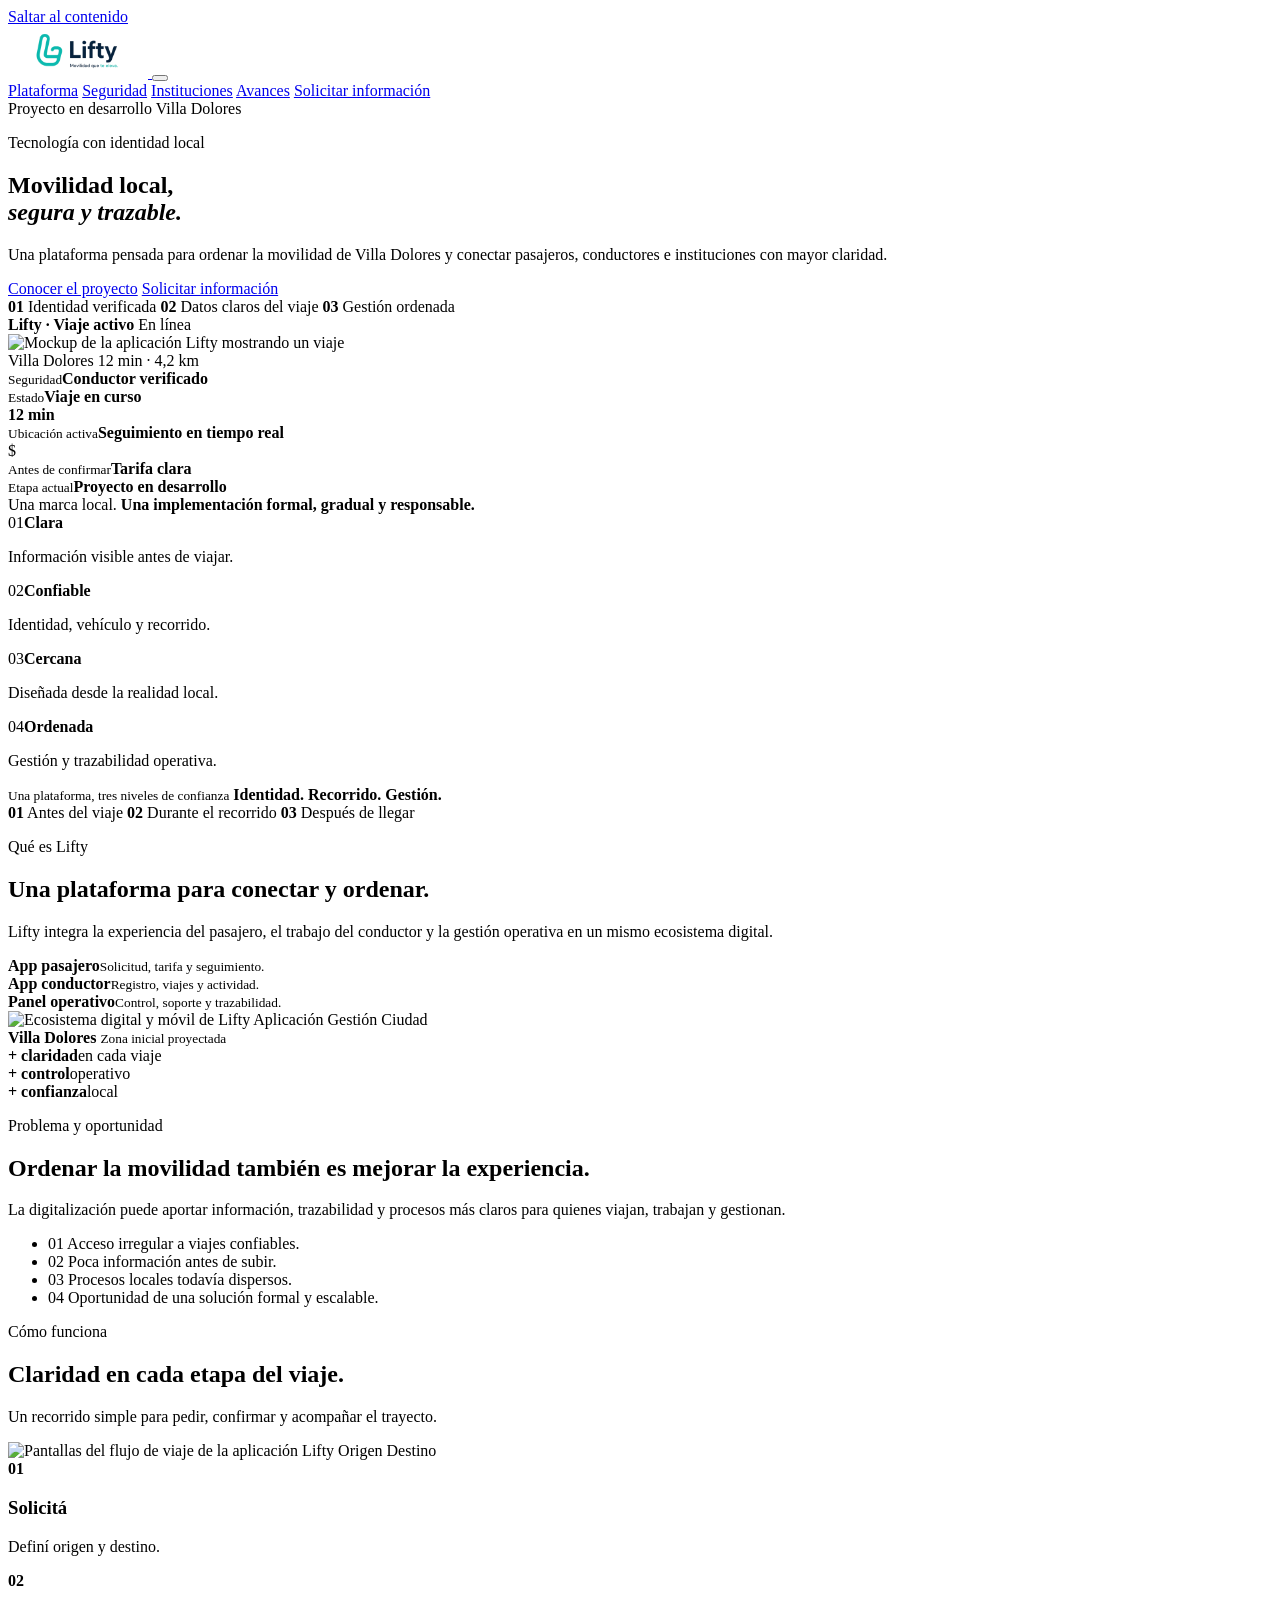
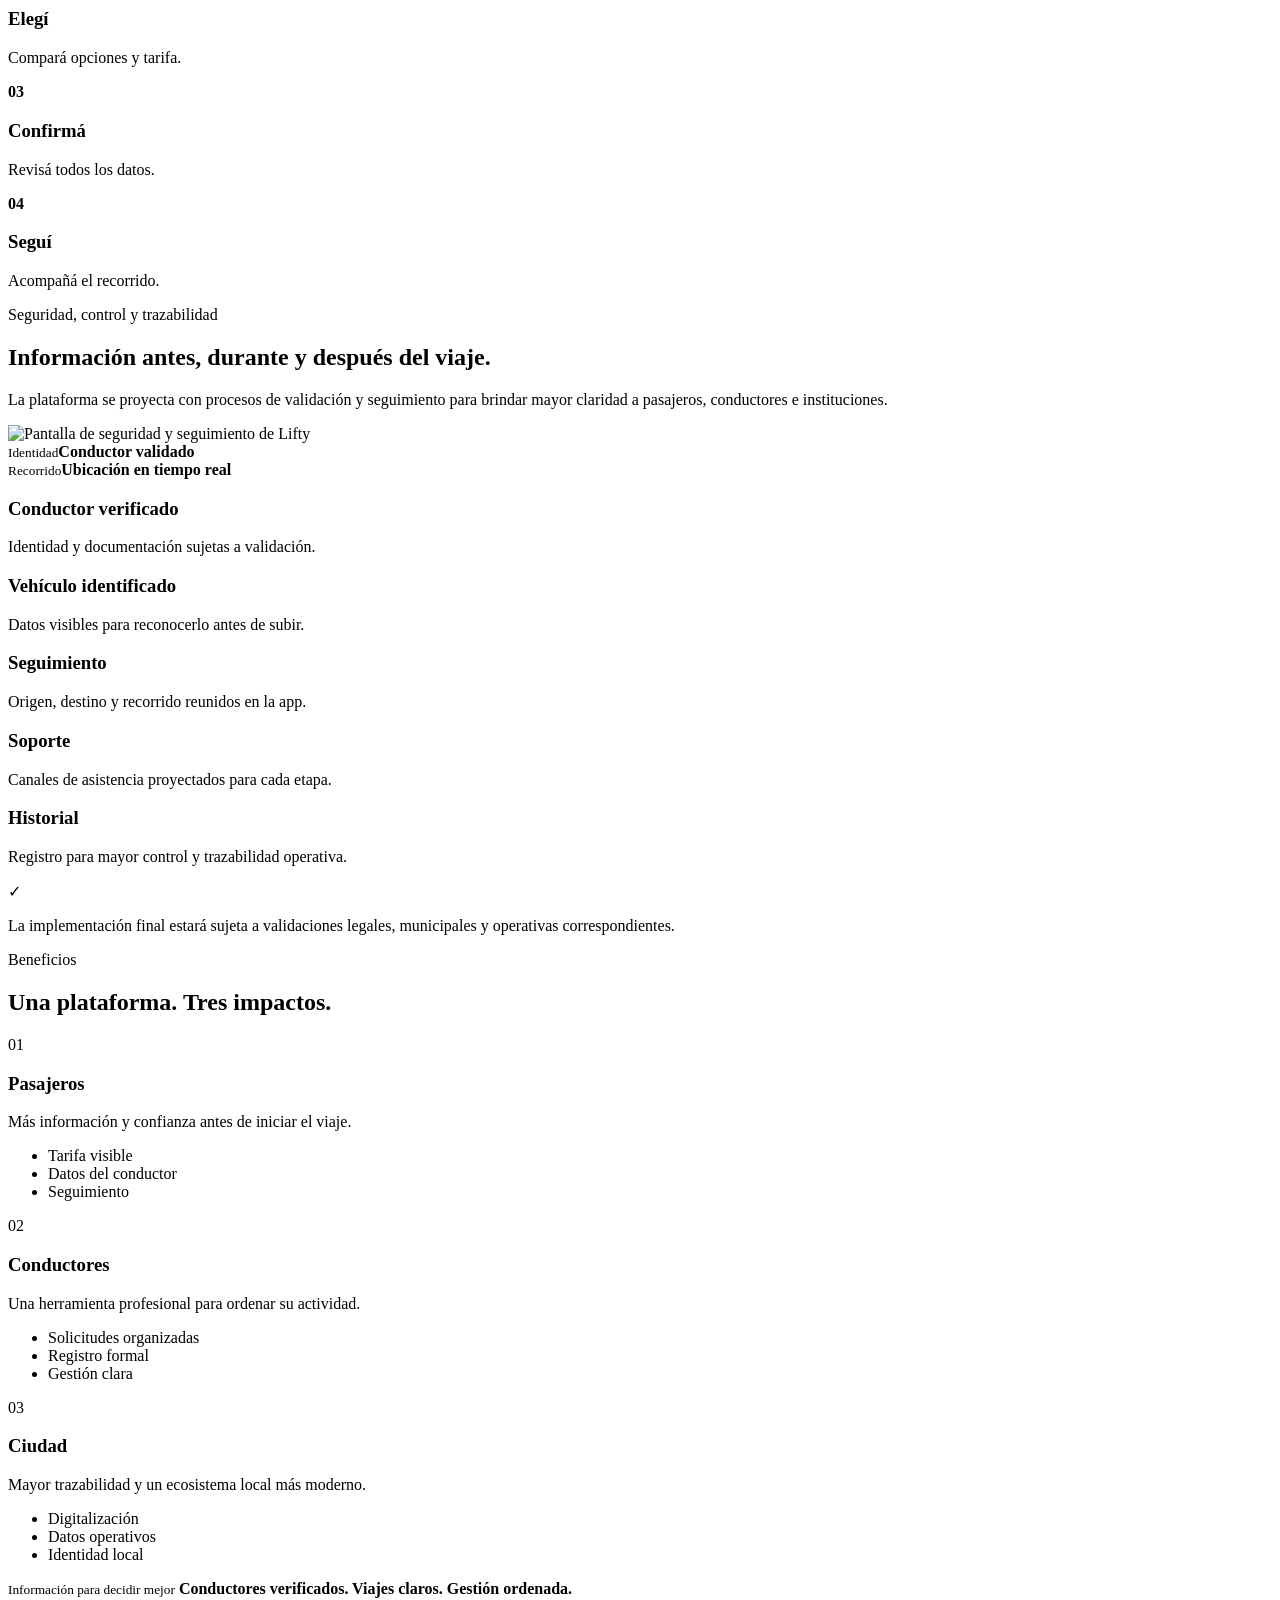
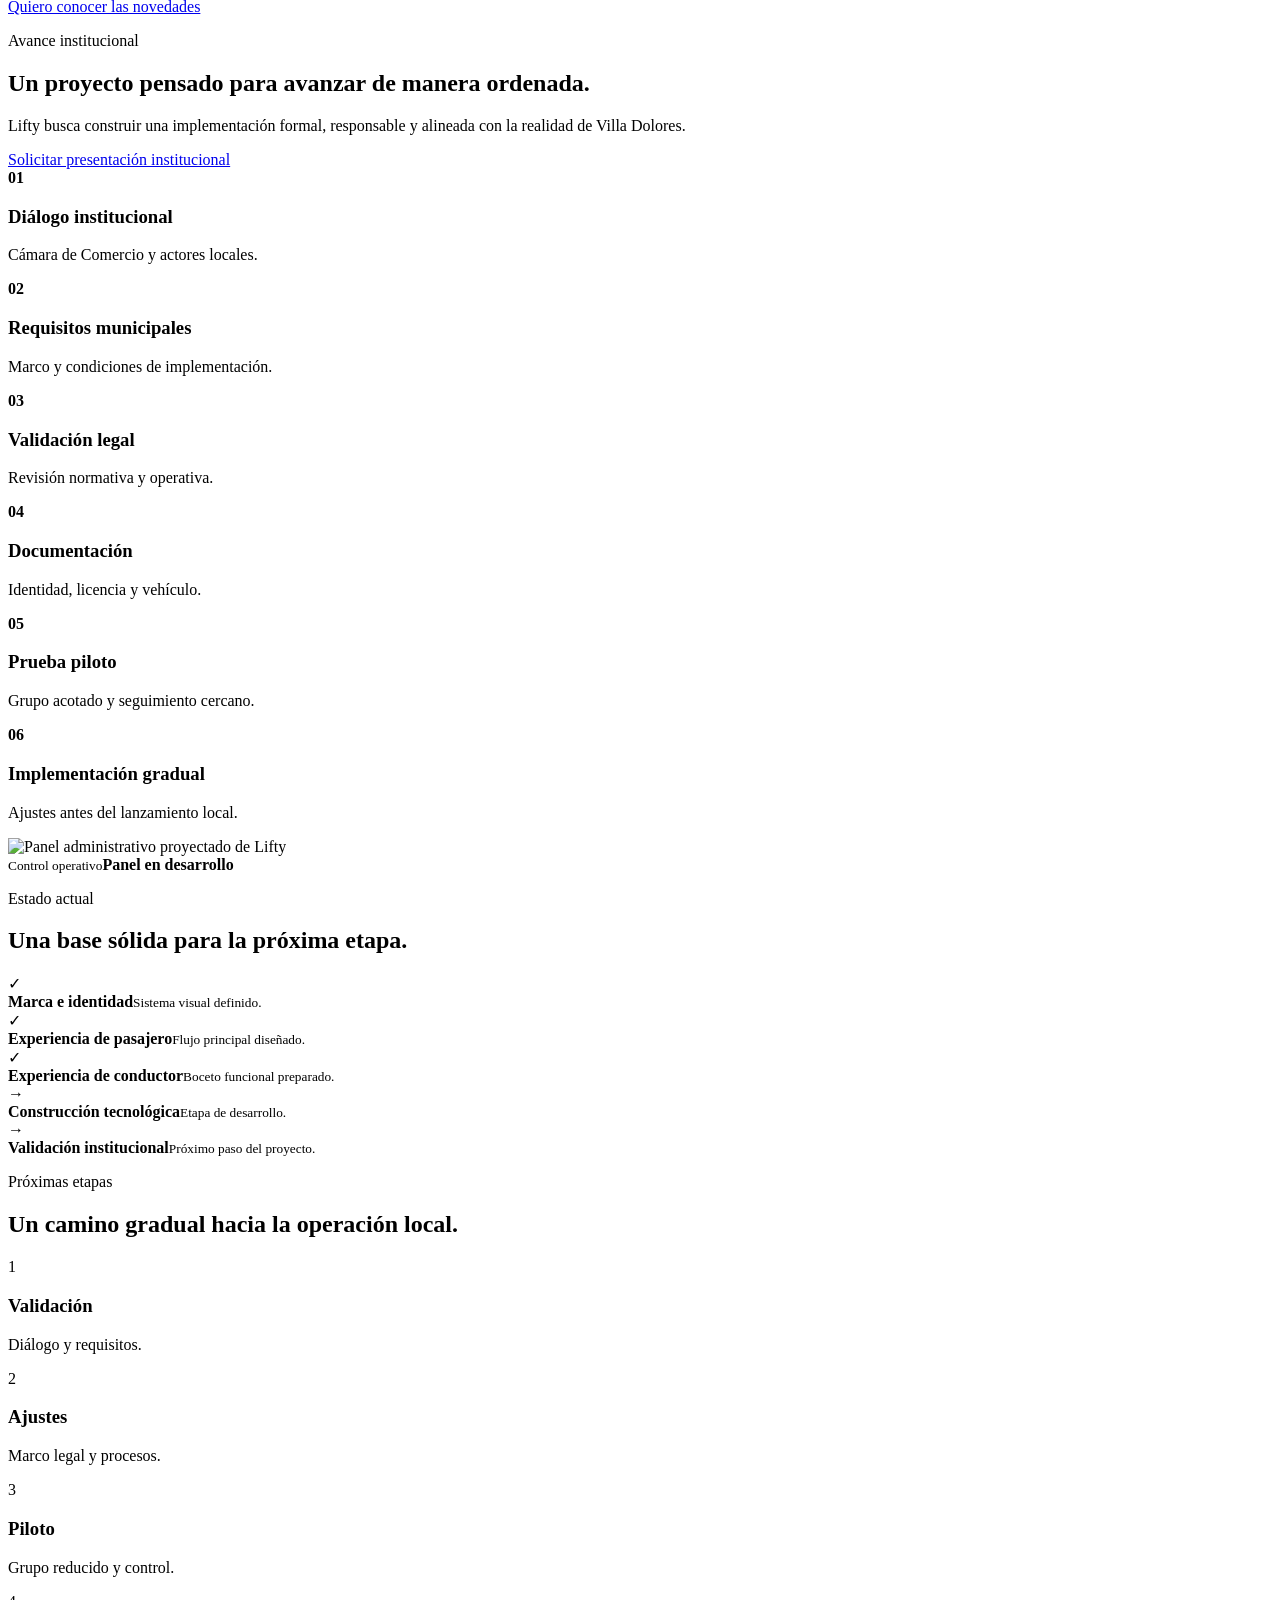
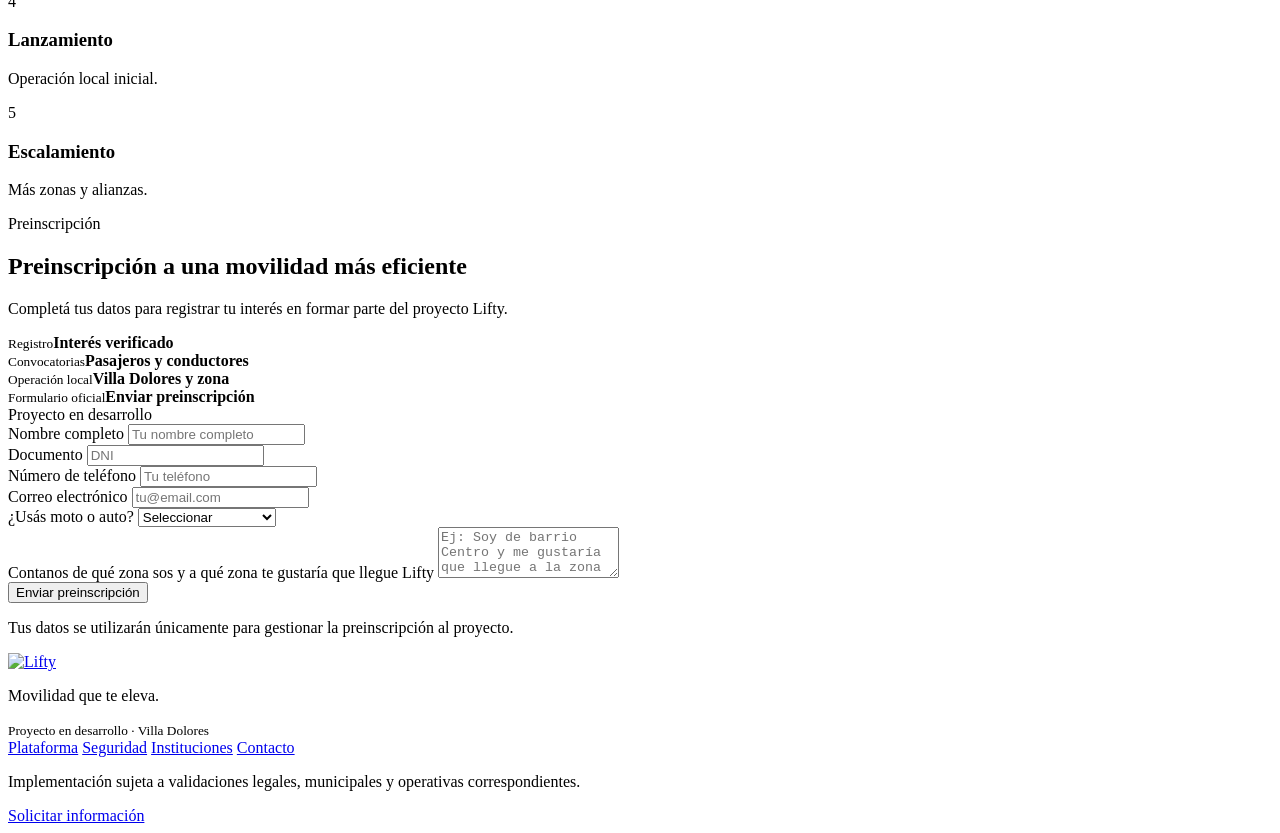
==== outputs/index.html @ 7ccfbde8 "feat(logo): replace with clean version without white background" ====
<!DOCTYPE html>
<html lang="es">
  <head>
    <meta charset="UTF-8" />
    <meta name="viewport" content="width=device-width, initial-scale=1.0" />
    <meta name="theme-color" content="#061b3a" />
    <meta
      name="description"
      content="Lifty es una plataforma local de movilidad en desarrollo para conectar pasajeros, conductores e instituciones de Villa Dolores."
    />
    <title>Lifty | Movilidad local, segura y trazable</title>
    <link rel="icon" href="data:," />
    <link rel="stylesheet" href="styles.css" />
  </head>
  <body>
    <a class="skip-link" href="#contenido">Saltar al contenido</a>
    <div class="scroll-progress" aria-hidden="true"><span data-scroll-progress></span></div>
    <header class="site-header" data-header>
      <a class="brand" href="#inicio" aria-label="Lifty, ir al inicio">
        <img src="assets/lifty-logo-clean.png" alt="Lifty" class="logo-clean" />
      </a>

      <button
        class="nav-toggle"
        type="button"
        aria-label="Abrir menú"
        aria-expanded="false"
        data-nav-toggle
      >
        <span></span><span></span><span></span>
      </button>

      <nav class="main-nav" data-nav aria-label="Navegación principal">
        <a href="#plataforma">Plataforma</a>
        <a href="#seguridad">Seguridad</a>
        <a href="#instituciones">Instituciones</a>
        <a href="#estado">Avances</a>
        <a class="nav-cta" href="#contacto">Solicitar información</a>
      </nav>
    </header>

    <main id="contenido">
      <section class="hero section-anchor" id="inicio">
        <div class="map-texture" aria-hidden="true"></div>
        <div class="hero-route route-a" aria-hidden="true"><i></i><i></i></div>
        <div class="hero-route route-b" aria-hidden="true"><i></i></div>

        <div class="container hero-grid">
          <div class="hero-copy reveal">
            <div class="hero-badges">
              <span><i></i> Proyecto en desarrollo</span>
              <span>Villa Dolores</span>
            </div>
            <p class="eyebrow">Tecnología con identidad local</p>
            <h1>Movilidad local,<br /><em>segura y trazable.</em></h1>
            <p class="hero-lead">
              Una plataforma pensada para ordenar la movilidad de Villa Dolores y conectar
              pasajeros, conductores e instituciones con mayor claridad.
            </p>
            <div class="hero-actions">
              <a class="button button-primary" href="#plataforma">Conocer el proyecto</a>
              <a class="button button-glass" href="#contacto">Solicitar información</a>
            </div>
            <div class="hero-proof">
              <span><b>01</b> Identidad verificada</span>
              <span><b>02</b> Datos claros del viaje</span>
              <span><b>03</b> Gestión ordenada</span>
            </div>
          </div>

          <div class="hero-product reveal">
            <div class="product-glow" aria-hidden="true"></div>
            <div class="product-frame">
              <div class="product-frame-bar">
                <span class="frame-dots" aria-hidden="true"><i></i><i></i><i></i></span>
                <strong>Lifty · Viaje activo</strong>
                <span class="frame-live"><i></i> En línea</span>
              </div>
              <img
                class="hero-phone"
                src="assets/hero-product.jpg"
                alt="Mockup de la aplicación Lifty mostrando un viaje"
                fetchpriority="high"
              />
              <div class="product-frame-footer">
                <span><i class="mini-route-icon"></i> Villa Dolores</span>
                <span>12 min · 4,2 km</span>
              </div>
            </div>

            <article class="float-card verified-card">
              <span class="card-symbol check-symbol"></span>
              <div><small>Seguridad</small><strong>Conductor verificado</strong></div>
            </article>
            <article class="float-card trip-card">
              <span class="pulse-dot"></span>
              <div><small>Estado</small><strong>Viaje en curso</strong></div>
              <b>12 min</b>
            </article>
            <article class="float-card track-card">
              <span class="card-symbol pin-symbol"></span>
              <div><small>Ubicación activa</small><strong>Seguimiento en tiempo real</strong></div>
            </article>
            <article class="float-card fare-card">
              <span class="card-symbol money-symbol">$</span>
              <div><small>Antes de confirmar</small><strong>Tarifa clara</strong></div>
            </article>
            <article class="float-card project-card">
              <span class="pulse-dot"></span>
              <div><small>Etapa actual</small><strong>Proyecto en desarrollo</strong></div>
            </article>
          </div>
        </div>

        <div class="container hero-note">
          <span>Una marca local.</span>
          <strong>Una implementación formal, gradual y responsable.</strong>
        </div>
      </section>

      <section class="intro-strip" aria-label="Principios de Lifty">
        <div class="container intro-grid">
          <article><span>01</span><strong>Clara</strong><p>Información visible antes de viajar.</p></article>
          <article><span>02</span><strong>Confiable</strong><p>Identidad, vehículo y recorrido.</p></article>
          <article><span>03</span><strong>Cercana</strong><p>Diseñada desde la realidad local.</p></article>
          <article><span>04</span><strong>Ordenada</strong><p>Gestión y trazabilidad operativa.</p></article>
        </div>
      </section>

      <section class="decision-band">
        <div class="container decision-layout">
          <div>
            <small>Una plataforma, tres niveles de confianza</small>
            <strong>Identidad. Recorrido. Gestión.</strong>
          </div>
          <div class="decision-metrics">
            <span><b>01</b> Antes del viaje</span>
            <span><b>02</b> Durante el recorrido</span>
            <span><b>03</b> Después de llegar</span>
          </div>
        </div>
      </section>

      <section class="section platform-section section-anchor" id="plataforma">
        <div class="container platform-layout">
          <div class="section-copy reveal">
            <p class="eyebrow">Qué es Lifty</p>
            <h2>Una plataforma para conectar y ordenar.</h2>
            <p>
              Lifty integra la experiencia del pasajero, el trabajo del conductor y la gestión
              operativa en un mismo ecosistema digital.
            </p>
            <div class="platform-list">
              <article>
                <span class="line-icon user-icon"></span>
                <div><strong>App pasajero</strong><small>Solicitud, tarifa y seguimiento.</small></div>
              </article>
              <article>
                <span class="line-icon car-icon"></span>
                <div><strong>App conductor</strong><small>Registro, viajes y actividad.</small></div>
              </article>
              <article>
                <span class="line-icon panel-icon"></span>
                <div><strong>Panel operativo</strong><small>Control, soporte y trazabilidad.</small></div>
              </article>
            </div>
          </div>

          <div class="ecosystem-visual reveal">
            <div class="visual-grid" aria-hidden="true"></div>
            <img
              src="assets/lifty-ecosystem.jpg"
              alt="Ecosistema digital y móvil de Lifty"
              loading="lazy"
              decoding="async"
            />
            <span class="ecosystem-label label-app">Aplicación</span>
            <span class="ecosystem-label label-control">Gestión</span>
            <span class="ecosystem-label label-city">Ciudad</span>
          </div>
        </div>
      </section>

      <section class="section opportunity-section">
        <div class="opportunity-map" aria-hidden="true"></div>
        <div class="container opportunity-layout">
          <div class="opportunity-visual reveal">
            <div class="city-pulse pulse-one"></div>
            <div class="city-pulse pulse-two"></div>
            <div class="map-route" aria-hidden="true"><i></i><i></i><i></i></div>
            <div class="map-center">
              <span class="large-pin"></span>
              <strong>Villa Dolores</strong>
              <small>Zona inicial proyectada</small>
            </div>
            <article class="map-stat stat-one"><b>+ claridad</b><span>en cada viaje</span></article>
            <article class="map-stat stat-two"><b>+ control</b><span>operativo</span></article>
            <article class="map-stat stat-three"><b>+ confianza</b><span>local</span></article>
          </div>

          <div class="section-copy reveal">
            <p class="eyebrow light">Problema y oportunidad</p>
            <h2>Ordenar la movilidad también es mejorar la experiencia.</h2>
            <p>
              La digitalización puede aportar información, trazabilidad y procesos más claros para
              quienes viajan, trabajan y gestionan.
            </p>
            <ul class="opportunity-points">
              <li><span>01</span> Acceso irregular a viajes confiables.</li>
              <li><span>02</span> Poca información antes de subir.</li>
              <li><span>03</span> Procesos locales todavía dispersos.</li>
              <li><span>04</span> Oportunidad de una solución formal y escalable.</li>
            </ul>
          </div>
        </div>
      </section>

      <section class="section flow-section">
        <div class="container">
          <div class="section-heading reveal">
            <p class="eyebrow">Cómo funciona</p>
            <h2>Claridad en cada etapa del viaje.</h2>
            <p>Un recorrido simple para pedir, confirmar y acompañar el trayecto.</p>
          </div>

          <div class="flow-stage reveal">
            <div class="flow-route" aria-hidden="true"><i></i><i></i><i></i><i></i></div>
            <img
              src="assets/passenger-flow.jpg"
              alt="Pantallas del flujo de viaje de la aplicación Lifty"
              loading="lazy"
              decoding="async"
            />
            <span class="flow-badge origin-badge"><i class="mini-pin"></i> Origen</span>
            <span class="flow-badge destination-badge"><i class="mini-pin"></i> Destino</span>
          </div>

          <div class="flow-steps">
            <article class="reveal"><b>01</b><h3>Solicitá</h3><p>Definí origen y destino.</p></article>
            <article class="reveal"><b>02</b><h3>Elegí</h3><p>Compará opciones y tarifa.</p></article>
            <article class="reveal"><b>03</b><h3>Confirmá</h3><p>Revisá todos los datos.</p></article>
            <article class="reveal"><b>04</b><h3>Seguí</h3><p>Acompañá el recorrido.</p></article>
          </div>
        </div>
      </section>

      <section class="section security-section section-anchor" id="seguridad">
        <div class="dark-map" aria-hidden="true"></div>
        <div class="security-path" aria-hidden="true"></div>
        <div class="container">
          <div class="security-header reveal">
            <div>
              <p class="eyebrow light">Seguridad, control y trazabilidad</p>
              <h2>Información antes, durante y después del viaje.</h2>
            </div>
            <p>
              La plataforma se proyecta con procesos de validación y seguimiento para brindar
              mayor claridad a pasajeros, conductores e instituciones.
            </p>
          </div>

          <div class="security-layout">
            <div class="security-mockup reveal">
              <div class="mockup-halo"></div>
              <img
                src="assets/hero-product.jpg"
                alt="Pantalla de seguridad y seguimiento de Lifty"
                loading="lazy"
                decoding="async"
              />
              <article class="security-float security-driver">
                <span class="avatar-symbol"></span>
                <div><small>Identidad</small><strong>Conductor validado</strong></div>
              </article>
              <article class="security-float security-live">
                <span class="pulse-dot"></span>
                <div><small>Recorrido</small><strong>Ubicación en tiempo real</strong></div>
              </article>
            </div>

            <div class="security-cards">
              <article class="security-card reveal">
                <span class="line-icon shield-icon"></span>
                <div><h3>Conductor verificado</h3><p>Identidad y documentación sujetas a validación.</p></div>
              </article>
              <article class="security-card reveal">
                <span class="line-icon car-icon"></span>
                <div><h3>Vehículo identificado</h3><p>Datos visibles para reconocerlo antes de subir.</p></div>
              </article>
              <article class="security-card reveal">
                <span class="line-icon route-icon"></span>
                <div><h3>Seguimiento</h3><p>Origen, destino y recorrido reunidos en la app.</p></div>
              </article>
              <article class="security-card reveal">
                <span class="line-icon support-icon"></span>
                <div><h3>Soporte</h3><p>Canales de asistencia proyectados para cada etapa.</p></div>
              </article>
              <article class="security-card reveal">
                <span class="line-icon history-icon"></span>
                <div><h3>Historial</h3><p>Registro para mayor control y trazabilidad operativa.</p></div>
              </article>
            </div>
          </div>

          <div class="legal-banner reveal">
            <span class="legal-shield">✓</span>
            <p>
              La implementación final estará sujeta a validaciones legales, municipales y
              operativas correspondientes.
            </p>
          </div>
        </div>
      </section>

      <section class="section benefits-section">
        <div class="container">
          <div class="section-heading align-left reveal">
            <p class="eyebrow">Beneficios</p>
            <h2>Una plataforma. Tres impactos.</h2>
          </div>

          <div class="benefits-layout">
            <article class="benefit-panel passenger-panel reveal">
              <span class="benefit-number">01</span>
              <span class="line-icon user-icon"></span>
              <h3>Pasajeros</h3>
              <p>Más información y confianza antes de iniciar el viaje.</p>
              <ul><li>Tarifa visible</li><li>Datos del conductor</li><li>Seguimiento</li></ul>
            </article>
            <article class="benefit-panel driver-panel reveal">
              <span class="benefit-number">02</span>
              <span class="line-icon car-icon"></span>
              <h3>Conductores</h3>
              <p>Una herramienta profesional para ordenar su actividad.</p>
              <ul><li>Solicitudes organizadas</li><li>Registro formal</li><li>Gestión clara</li></ul>
            </article>
            <article class="benefit-panel city-panel reveal">
              <span class="benefit-number">03</span>
              <span class="line-icon building-icon"></span>
              <h3>Ciudad</h3>
              <p>Mayor trazabilidad y un ecosistema local más moderno.</p>
              <ul><li>Digitalización</li><li>Datos operativos</li><li>Identidad local</li></ul>
            </article>
          </div>

          <div class="mid-cta reveal">
            <div>
              <small>Información para decidir mejor</small>
              <strong>Conductores verificados. Viajes claros. Gestión ordenada.</strong>
            </div>
            <a class="button button-navy" href="#contacto">Quiero conocer las novedades</a>
          </div>
        </div>
      </section>

      <section class="section institution-section section-anchor" id="instituciones">
        <div class="institution-map" aria-hidden="true"></div>
        <div class="container institution-layout">
          <div class="institution-copy reveal">
            <p class="eyebrow">Avance institucional</p>
            <h2>Un proyecto pensado para avanzar de manera ordenada.</h2>
            <p>
              Lifty busca construir una implementación formal, responsable y alineada con la
              realidad de Villa Dolores.
            </p>
            <a class="button button-navy" href="#contacto">Solicitar presentación institucional</a>
          </div>

          <div class="institution-process">
            <article class="process-card reveal">
              <span class="process-icon building-icon"></span>
              <b>01</b><h3>Diálogo institucional</h3>
              <p>Cámara de Comercio y actores locales.</p>
            </article>
            <article class="process-card reveal">
              <span class="process-icon document-icon"></span>
              <b>02</b><h3>Requisitos municipales</h3>
              <p>Marco y condiciones de implementación.</p>
            </article>
            <article class="process-card reveal">
              <span class="process-icon shield-icon"></span>
              <b>03</b><h3>Validación legal</h3>
              <p>Revisión normativa y operativa.</p>
            </article>
            <article class="process-card reveal">
              <span class="process-icon people-icon"></span>
              <b>04</b><h3>Documentación</h3>
              <p>Identidad, licencia y vehículo.</p>
            </article>
            <article class="process-card reveal">
              <span class="process-icon route-icon"></span>
              <b>05</b><h3>Prueba piloto</h3>
              <p>Grupo acotado y seguimiento cercano.</p>
            </article>
            <article class="process-card reveal">
              <span class="process-icon check-icon"></span>
              <b>06</b><h3>Implementación gradual</h3>
              <p>Ajustes antes del lanzamiento local.</p>
            </article>
          </div>
        </div>
      </section>

      <section class="section status-section section-anchor" id="estado">
        <div class="container status-layout">
          <div class="status-dashboard reveal">
            <img
              src="assets/admin-dashboard.jpg"
              alt="Panel administrativo proyectado de Lifty"
              loading="lazy"
              decoding="async"
            />
            <div class="dashboard-label">
              <span class="pulse-dot"></span>
              <div><small>Control operativo</small><strong>Panel en desarrollo</strong></div>
            </div>
          </div>

          <div class="section-copy reveal">
            <p class="eyebrow">Estado actual</p>
            <h2>Una base sólida para la próxima etapa.</h2>
            <div class="status-list">
              <article><span>✓</span><div><strong>Marca e identidad</strong><small>Sistema visual definido.</small></div></article>
              <article><span>✓</span><div><strong>Experiencia de pasajero</strong><small>Flujo principal diseñado.</small></div></article>
              <article><span>✓</span><div><strong>Experiencia de conductor</strong><small>Boceto funcional preparado.</small></div></article>
              <article><span>→</span><div><strong>Construcción tecnológica</strong><small>Etapa de desarrollo.</small></div></article>
              <article><span>→</span><div><strong>Validación institucional</strong><small>Próximo paso del proyecto.</small></div></article>
            </div>
          </div>
        </div>
      </section>

      <section class="section roadmap-section">
        <div class="roadmap-map" aria-hidden="true"></div>
        <div class="container">
          <div class="section-heading reveal">
            <p class="eyebrow light">Próximas etapas</p>
            <h2>Un camino gradual hacia la operación local.</h2>
          </div>

          <div class="roadmap">
            <div class="roadmap-line" aria-hidden="true"></div>
            <article class="roadmap-item reveal"><span>1</span><h3>Validación</h3><p>Diálogo y requisitos.</p></article>
            <article class="roadmap-item reveal"><span>2</span><h3>Ajustes</h3><p>Marco legal y procesos.</p></article>
            <article class="roadmap-item reveal"><span>3</span><h3>Piloto</h3><p>Grupo reducido y control.</p></article>
            <article class="roadmap-item reveal"><span>4</span><h3>Lanzamiento</h3><p>Operación local inicial.</p></article>
            <article class="roadmap-item reveal"><span>5</span><h3>Escalamiento</h3><p>Más zonas y alianzas.</p></article>
          </div>
        </div>
      </section>

      <section class="section contact-section section-anchor" id="contacto">
        <div class="contact-map" aria-hidden="true"></div>
        <div class="contact-route" aria-hidden="true"></div>
        <div class="container contact-layout">
          <div class="contact-copy reveal">
            <p class="eyebrow light">Preinscripción</p>
            <h2>Preinscripción a una movilidad más eficiente</h2>
            <p>
              Completá tus datos para registrar tu interés en formar parte del proyecto Lifty.
            </p>
            <div class="contact-options">
              <article><span class="line-icon check-icon"></span><div><small>Registro</small><strong>Interés verificado</strong></div></article>
              <article><span class="line-icon people-icon"></span><div><small>Convocatorias</small><strong>Pasajeros y conductores</strong></div></article>
              <article><span class="line-icon pin-icon"></span><div><small>Operación local</small><strong>Villa Dolores y zona</strong></div></article>
            </div>
          </div>

          <form class="contact-form reveal" id="preinscripcion-form" novalidate>
            <div class="form-head">
              <div><small>Formulario oficial</small><strong>Enviar preinscripción</strong></div>
              <span class="form-status"><i></i> Proyecto en desarrollo</span>
            </div>
            <div class="form-group form-row">
              <label for="nombreCompleto">Nombre completo</label>
              <input id="nombreCompleto" name="nombreCompleto" type="text" autocomplete="name" placeholder="Tu nombre completo" required />
              <small class="error-message"></small>
            </div>
            <div class="form-grid">
              <div class="form-group form-row">
                <label for="documento">Documento</label>
                <input id="documento" name="documento" type="text" inputmode="numeric" placeholder="DNI" required />
                <small class="error-message"></small>
              </div>
              <div class="form-group form-row">
                <label for="telefono">Número de teléfono</label>
                <input id="telefono" name="telefono" type="tel" autocomplete="tel" placeholder="Tu teléfono" required />
                <small class="error-message"></small>
              </div>
            </div>
            <div class="form-group form-row">
              <label for="email">Correo electrónico</label>
              <input id="email" name="email" type="email" autocomplete="email" placeholder="tu@email.com" required />
              <small class="error-message"></small>
            </div>
            <div class="form-group form-row">
              <label for="vehiculo">¿Usás moto o auto?</label>
              <select id="vehiculo" name="vehiculo" required>
                <option value="">Seleccionar</option>
                <option value="Auto">Auto</option>
                <option value="Moto">Moto</option>
                <option value="Ambos">Ambos</option>
                <option value="Todavía no definido">Todavía no definido</option>
              </select>
              <small class="error-message"></small>
            </div>
            <div class="form-group form-row">
              <label for="mensaje">Contanos de qué zona sos y a qué zona te gustaría que llegue Lifty</label>
              <textarea id="mensaje" name="mensaje" rows="3" placeholder="Ej: Soy de barrio Centro y me gustaría que llegue a la zona del hospital"></textarea>
              <small class="error-message"></small>
            </div>
            <button class="button button-primary primary-button form-submit" type="submit">Enviar preinscripción</button>
            <p class="privacy-note">Tus datos se utilizarán únicamente para gestionar la preinscripción al proyecto.</p>
            <p id="form-message" class="form-message" role="status" aria-live="polite"></p>
          </form>
        </div>
      </section>
    </main>

    <footer class="site-footer">
      <div class="container footer-layout">
        <div>
          <a class="footer-logo" href="#inicio"><img src="assets/lifty-logo.png" alt="Lifty" /></a>
          <p>Movilidad que te eleva.</p>
          <small>Proyecto en desarrollo · Villa Dolores</small>
        </div>
        <nav aria-label="Enlaces del pie">
          <a href="#plataforma">Plataforma</a>
          <a href="#seguridad">Seguridad</a>
          <a href="#instituciones">Instituciones</a>
          <a href="#contacto">Contacto</a>
        </nav>
        <p class="footer-legal">
          Implementación sujeta a validaciones legales, municipales y operativas correspondientes.
        </p>
      </div>
    </footer>

    <a class="mobile-cta" href="#contacto">Solicitar información</a>
    <script src="script.js"></script>
  </body>
</html>
---- outputs/styles.css ----
.brand img, .footer-logo img { 
  width: 140px; 
  height: auto; 
  max-height: 52px;
  object-fit: contain; 
}
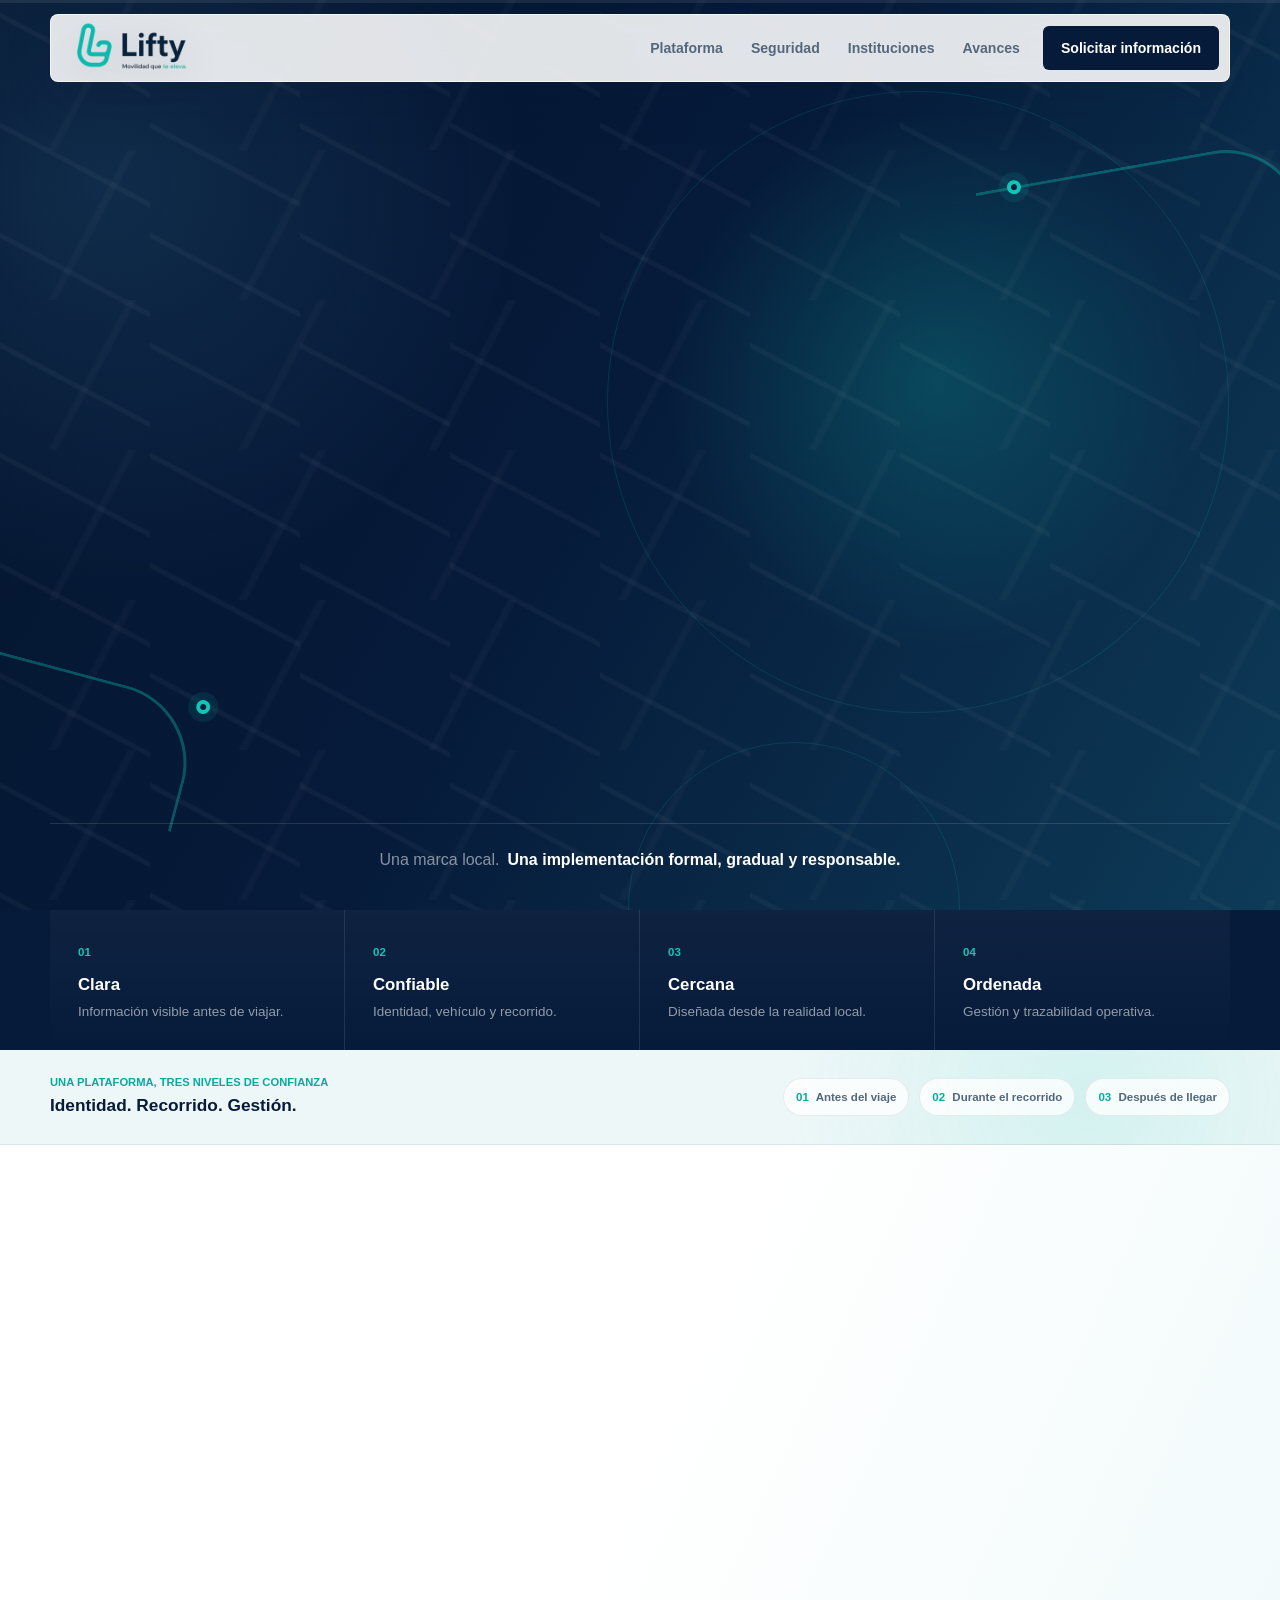
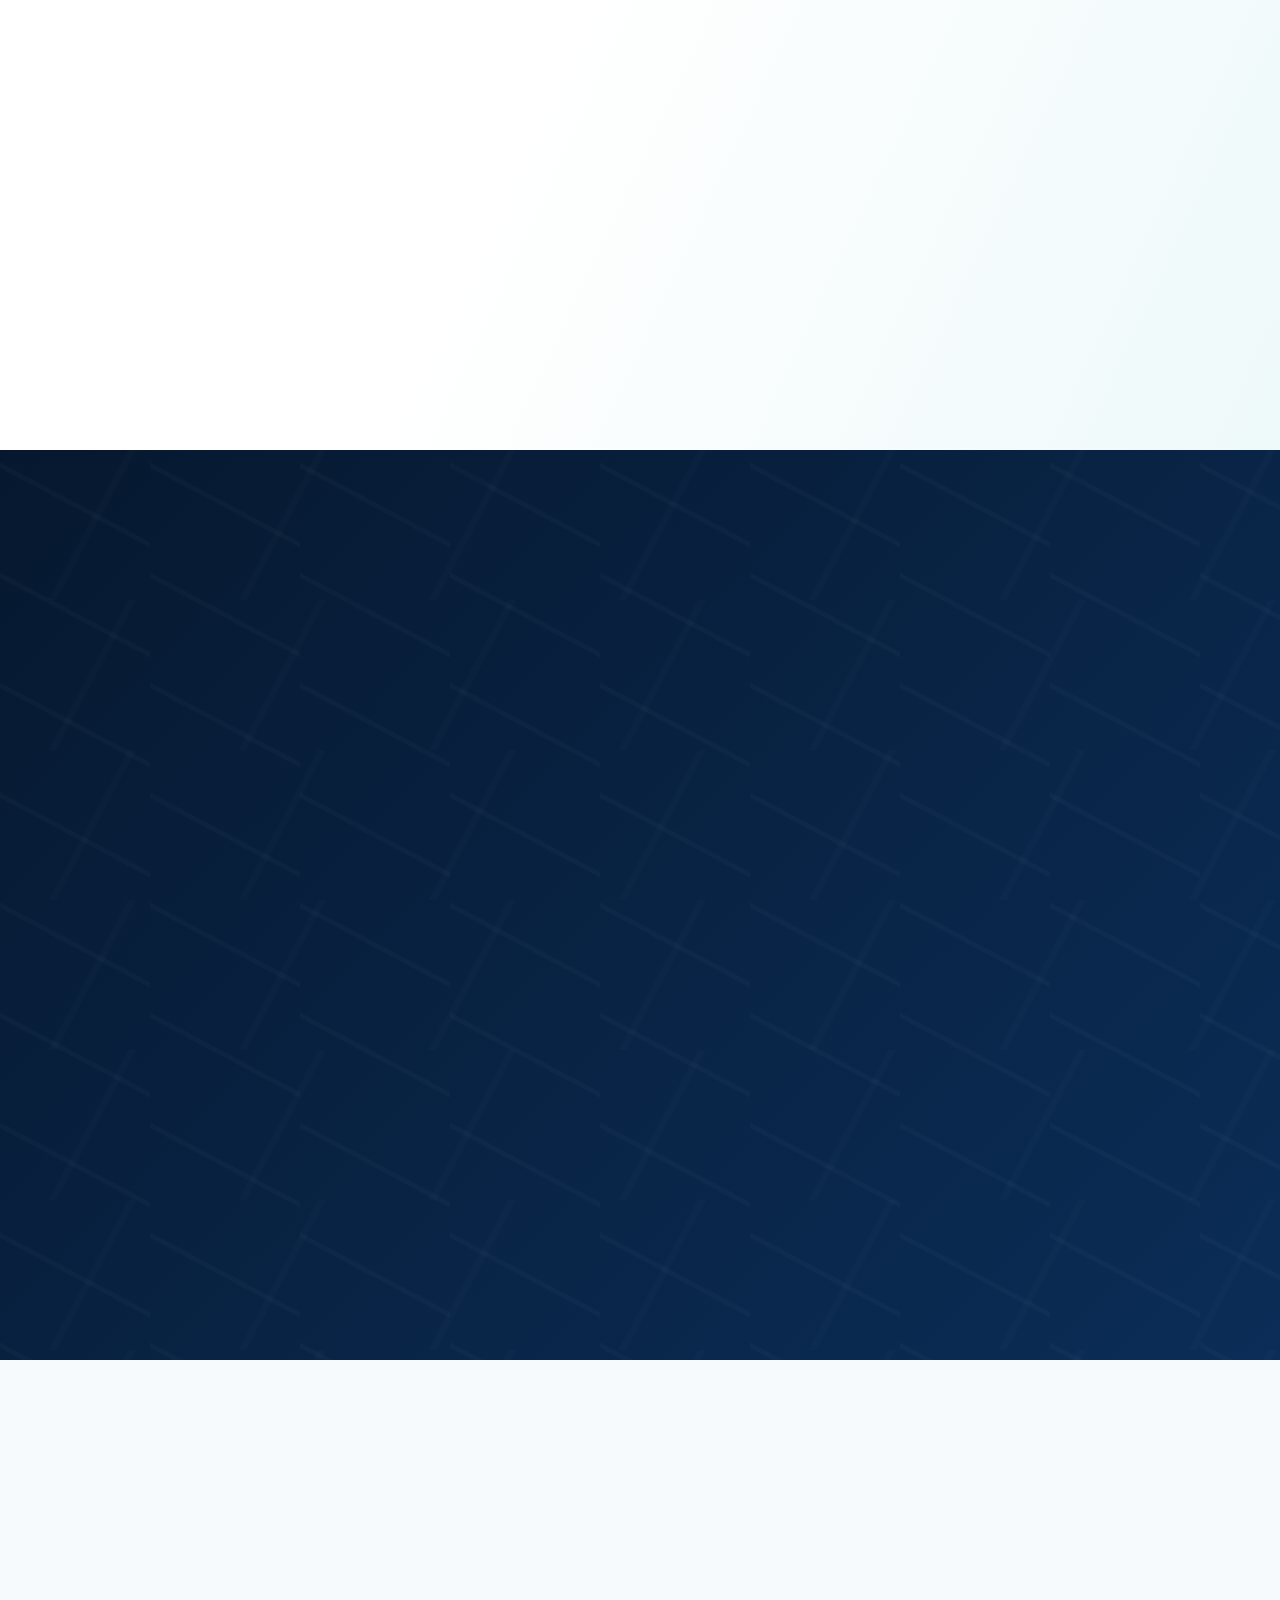
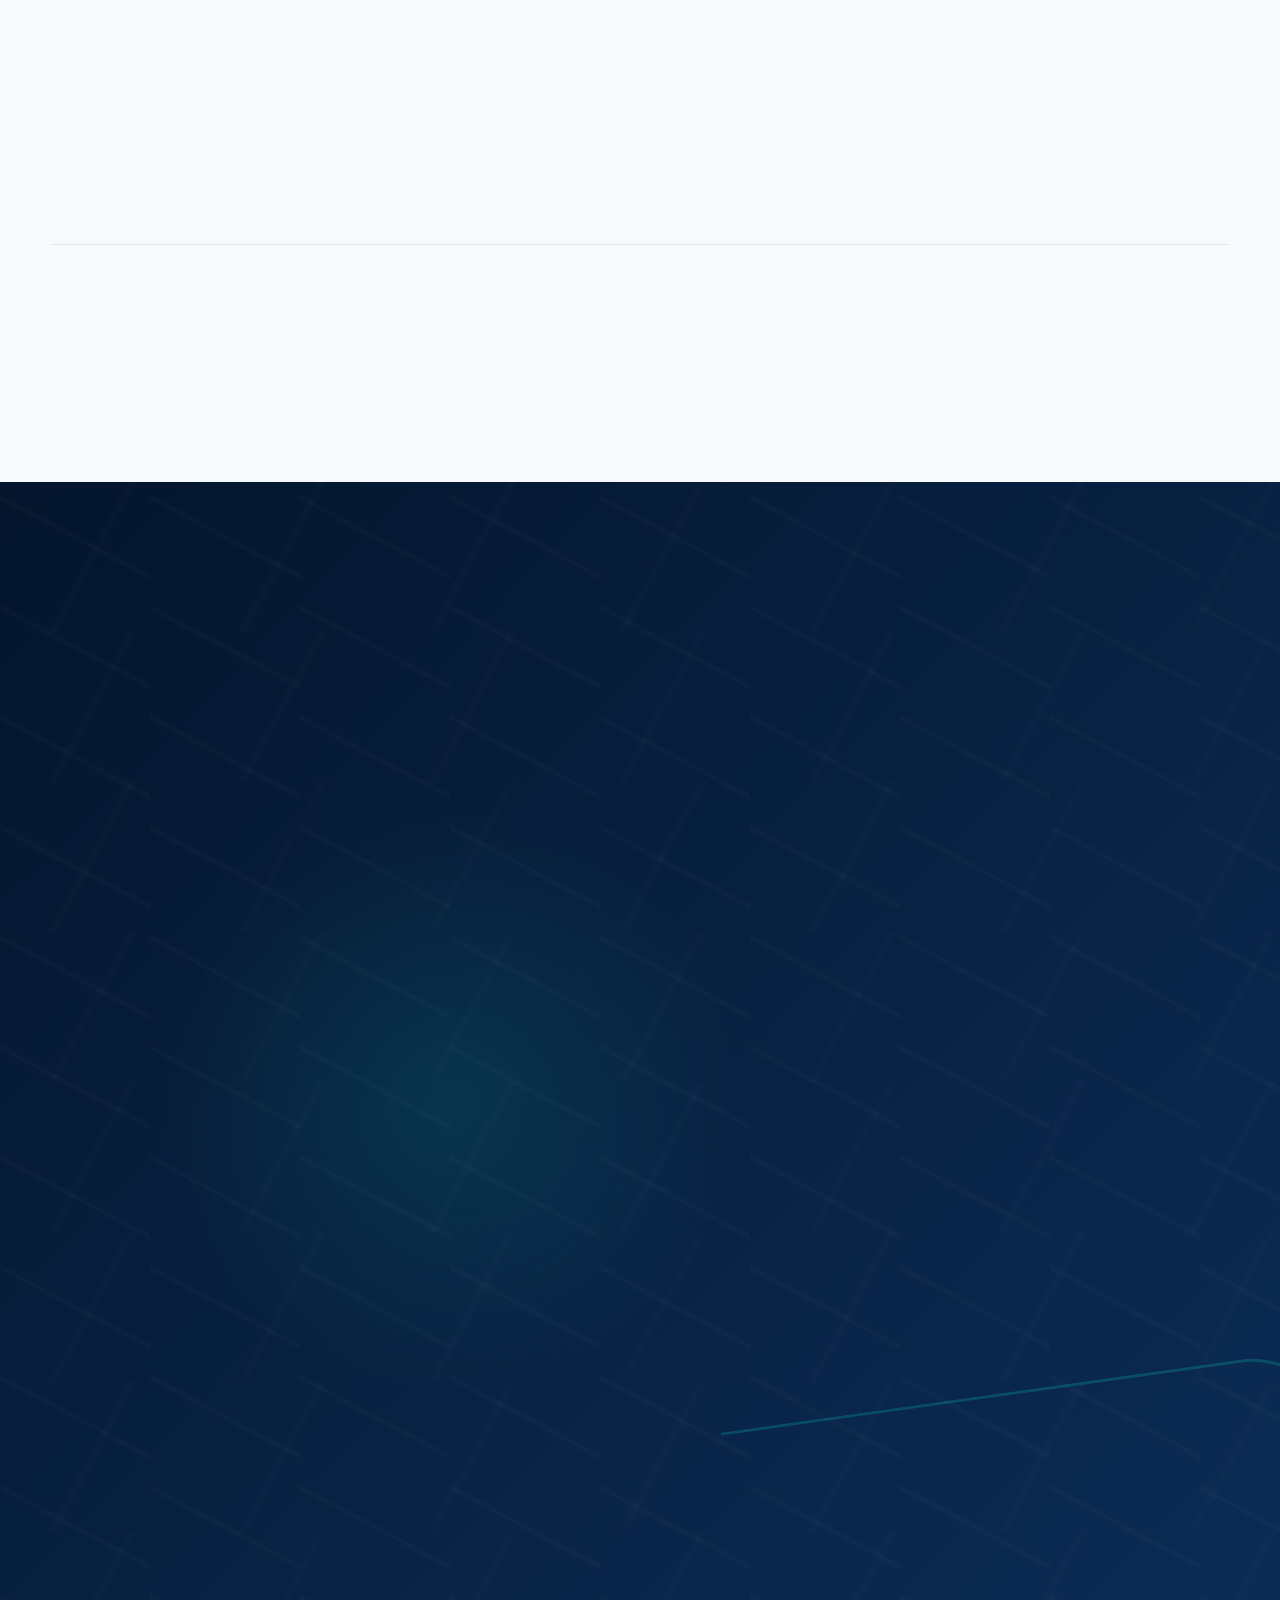
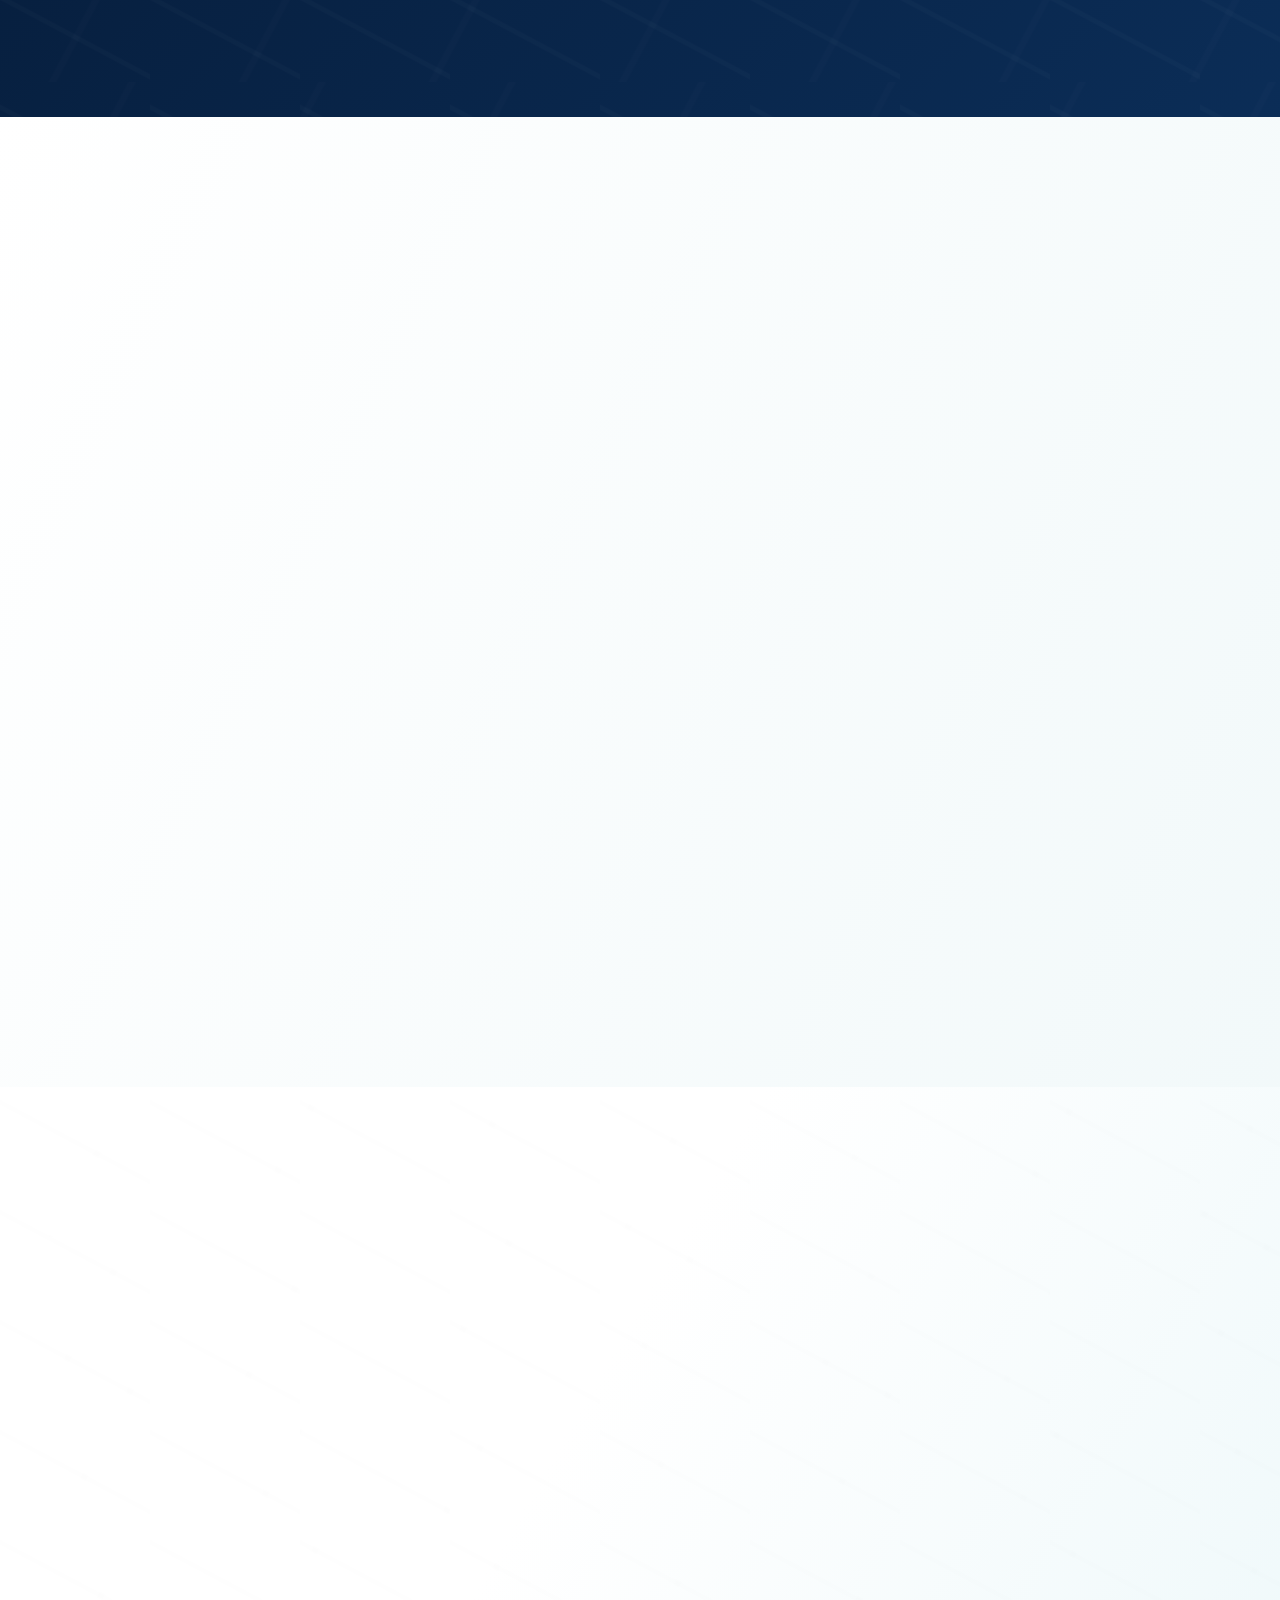
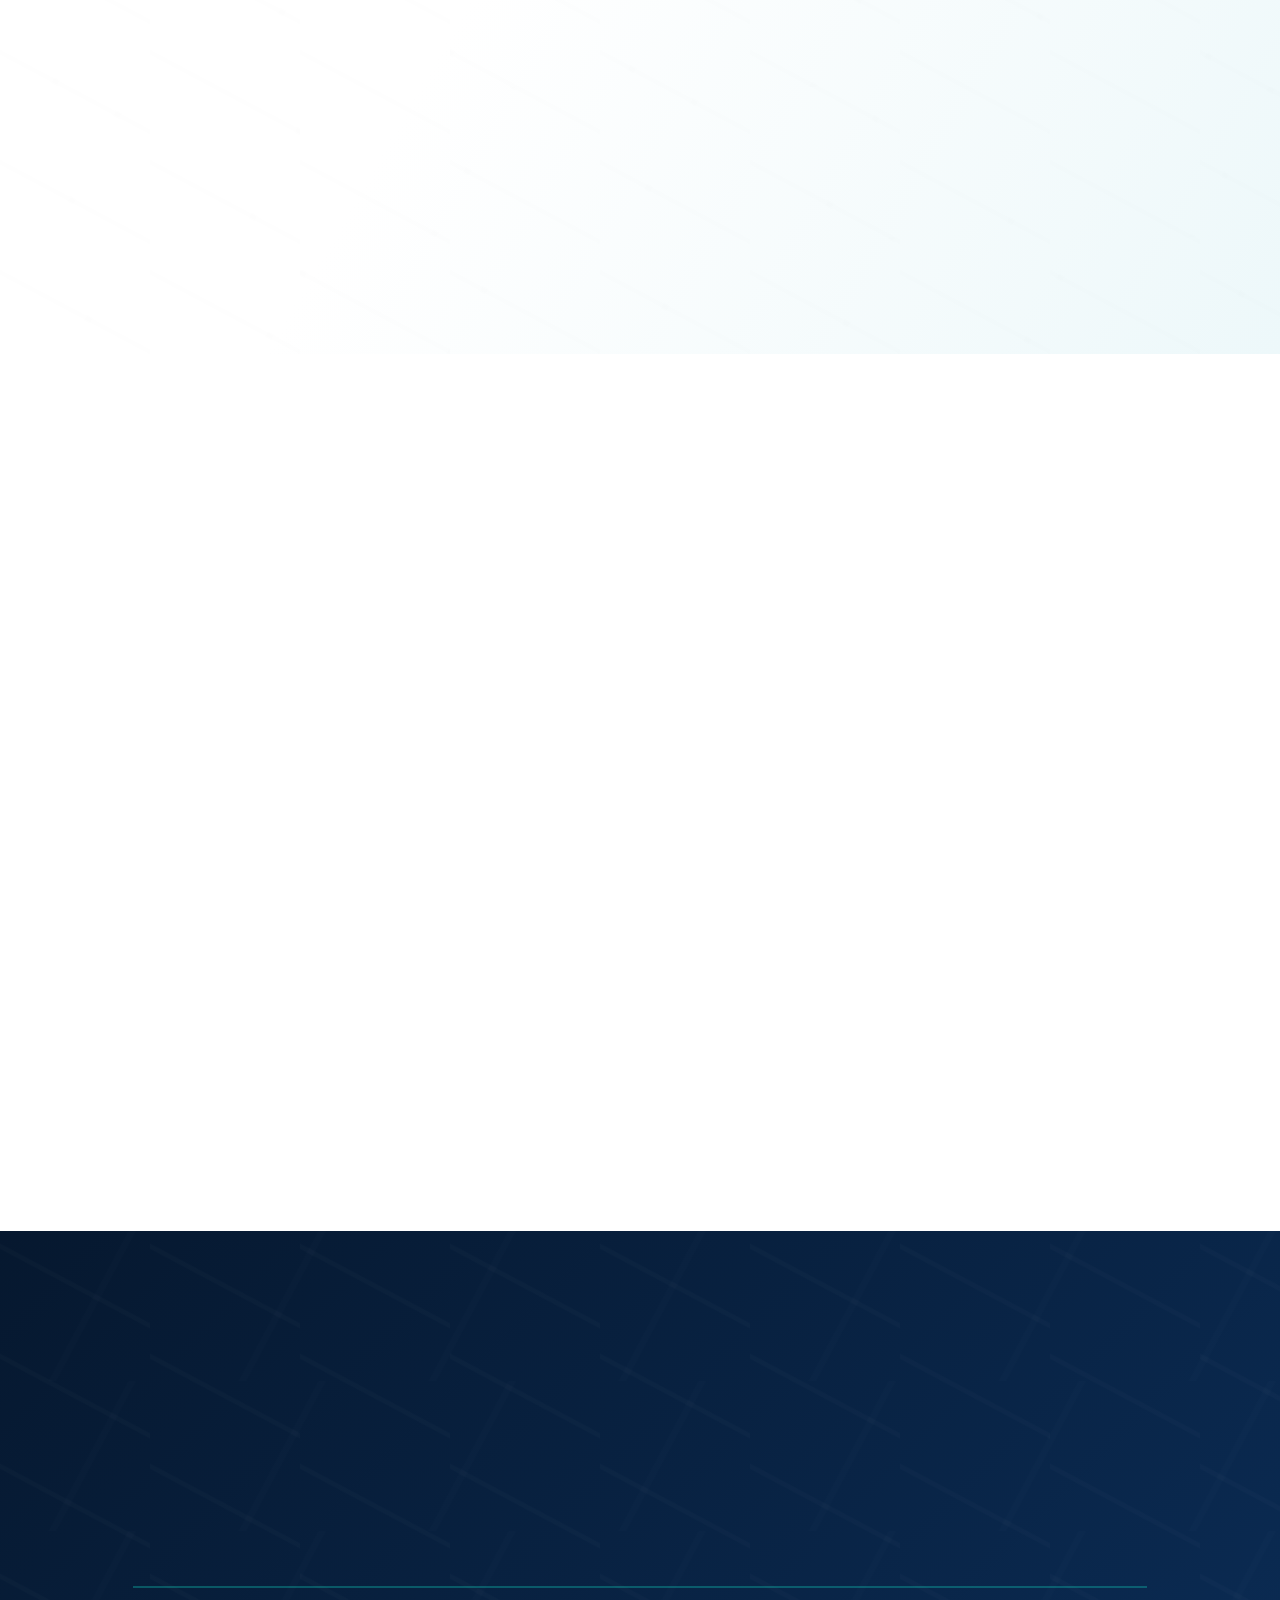
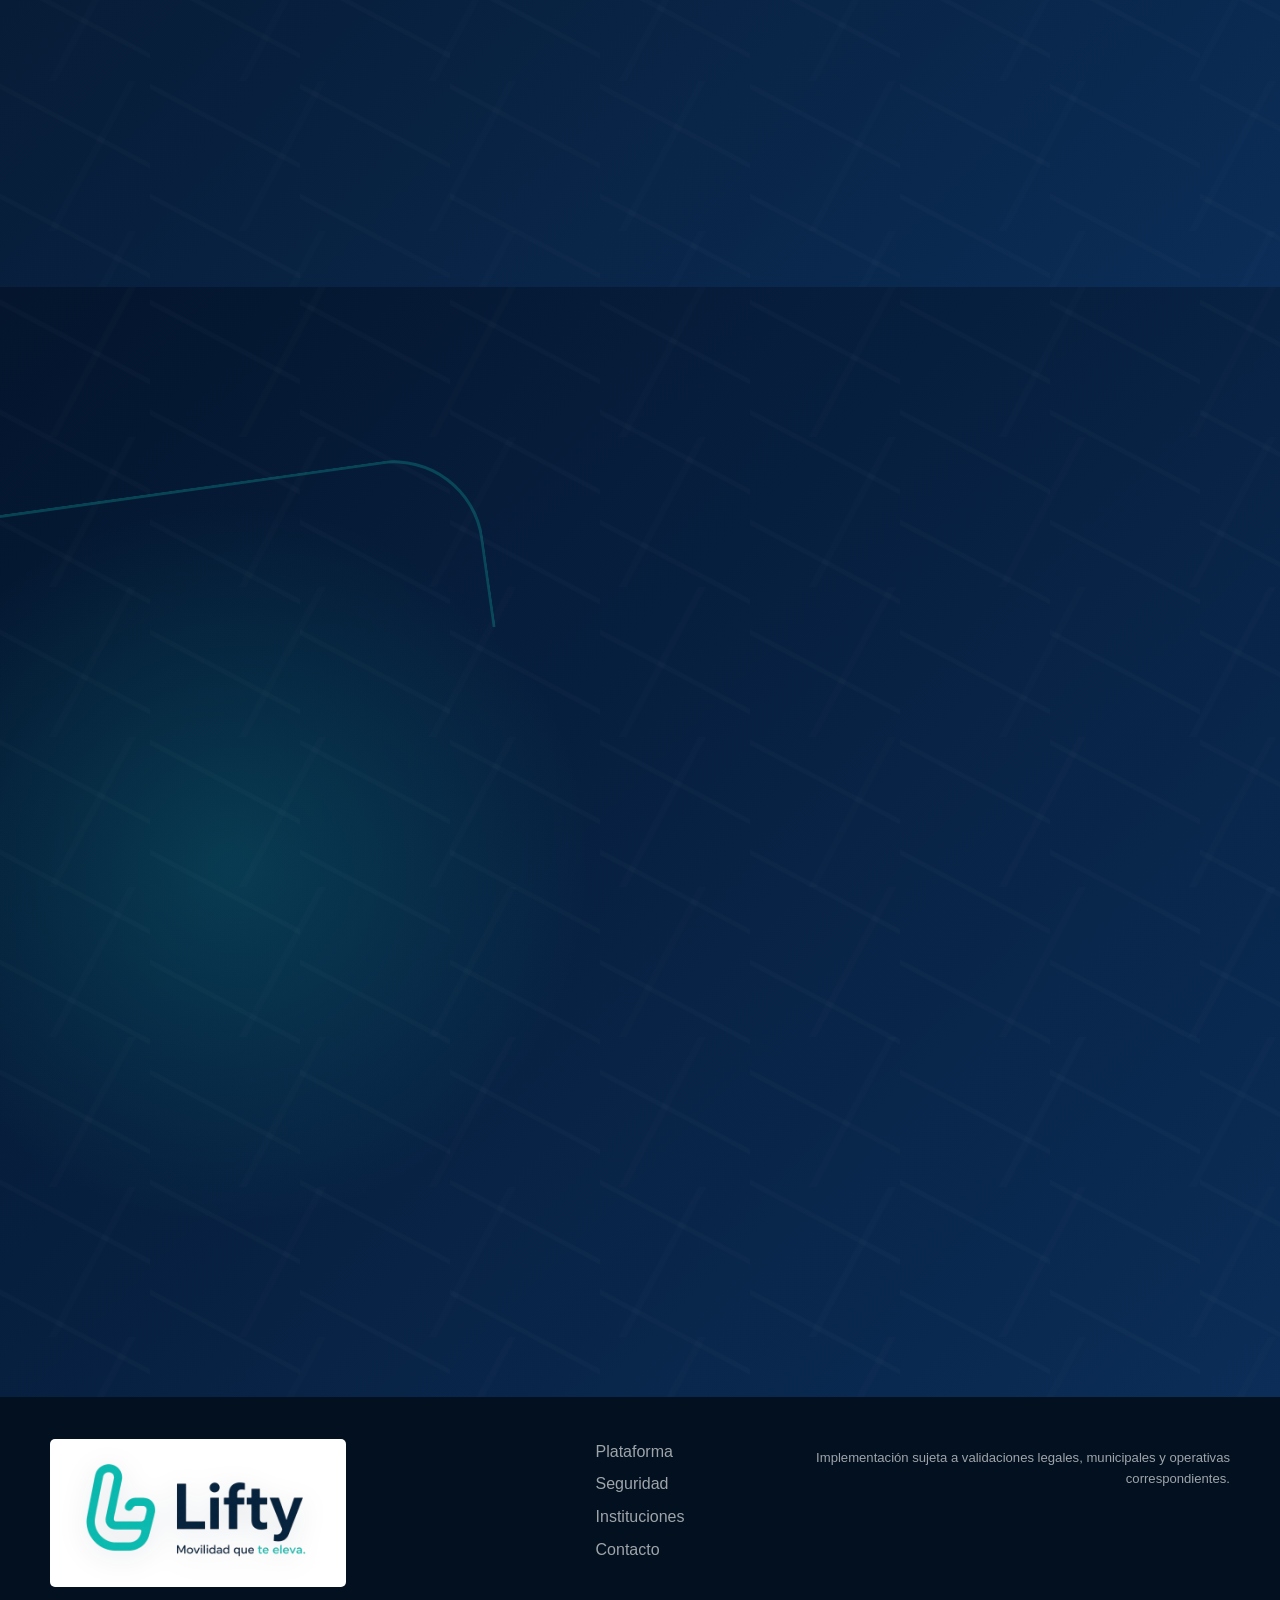
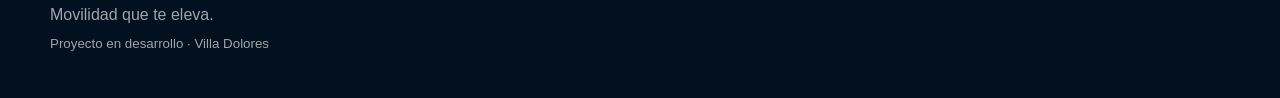
==== commit 634721b4: "feat(logo): oversized clean logo via separate logo.css Load logo.css after styles.css so the header " ====
--- a/outputs/index.html
+++ b/outputs/index.html
@@ -11,6 +11,7 @@
     <title>Lifty | Movilidad local, segura y trazable</title>
     <link rel="icon" href="data:," />
     <link rel="stylesheet" href="styles.css" />
+    <link rel="stylesheet" href="logo.css" />
   </head>
   <body>
     <a class="skip-link" href="#contenido">Saltar al contenido</a>
@@ -520,7 +521,7 @@
     <footer class="site-footer">
       <div class="container footer-layout">
         <div>
-          <a class="footer-logo" href="#inicio"><img src="assets/lifty-logo.png" alt="Lifty" /></a>
+          <a class="footer-logo" href="#inicio"><img src="assets/lifty-logo-clean.png" alt="Lifty" /></a>
           <p>Movilidad que te eleva.</p>
           <small>Proyecto en desarrollo · Villa Dolores</small>
         </div>
--- a/outputs/styles.css
+++ b/outputs/styles.css
@@ -1,6 +1,658 @@
-.brand img, .footer-logo img { 
-  width: 140px; 
-  height: auto; 
-  max-height: 52px;
-  object-fit: contain; 
-}+:root {
+  --navy: #061b3a;
+  --petrol: #0b2d57;
+  --teal: #10c6b7;
+  --teal-dark: #0aa89d;
+  --white: #ffffff;
+  --soft: #f7fafc;
+  --text: #17304f;
+  --muted: #64748b;
+  --border: #e2e8f0;
+  --amber: #f6b73c;
+  --shadow: 0 28px 80px rgba(6, 27, 58, 0.15);
+  --shadow-deep: 0 36px 100px rgba(0, 10, 28, 0.34);
+  --radius: 8px;
+  --section: 112px;
+}
+
+* { box-sizing: border-box; }
+html { scroll-behavior: smooth; }
+body {
+  margin: 0;
+  overflow-x: hidden;
+  color: var(--text);
+  background: var(--white);
+  font-family: Inter, "Segoe UI", Arial, sans-serif;
+  line-height: 1.6;
+}
+body.nav-open { overflow: hidden; }
+a { color: inherit; text-decoration: none; }
+img { display: block; max-width: 100%; }
+button, input, select, textarea { font: inherit; }
+button { cursor: pointer; }
+h1, h2, h3, p, blockquote { margin-top: 0; }
+ul { margin: 0; padding: 0; list-style: none; }
+
+.container { width: min(1180px, calc(100% - 40px)); margin: 0 auto; }
+.section { position: relative; padding: var(--section) 0; }
+.section-anchor { scroll-margin-top: 94px; }
+.skip-link {
+  position: fixed;
+  top: 8px;
+  left: 8px;
+  z-index: 200;
+  padding: 10px 14px;
+  border-radius: 6px;
+  color: var(--navy);
+  background: var(--teal);
+  font-weight: 850;
+  transform: translateY(-150%);
+  transition: transform .2s ease;
+}
+.skip-link:focus { transform: translateY(0); }
+.scroll-progress {
+  position: fixed;
+  top: 0;
+  right: 0;
+  left: 0;
+  z-index: 220;
+  height: 3px;
+  background: rgba(255,255,255,.08);
+  pointer-events: none;
+}
+.scroll-progress span {
+  display: block;
+  width: 100%;
+  height: 100%;
+  background: linear-gradient(90deg, var(--teal-dark), var(--teal));
+  box-shadow: 0 0 14px rgba(16,198,183,.45);
+  transform: scaleX(0);
+  transform-origin: left center;
+  will-change: transform;
+}
+
+.site-header {
+  position: fixed;
+  top: 14px;
+  left: 50%;
+  z-index: 100;
+  display: flex;
+  align-items: center;
+  justify-content: space-between;
+  width: min(1180px, calc(100% - 28px));
+  min-height: 66px;
+  padding: 8px 10px 8px 18px;
+  border: 1px solid rgba(255,255,255,.7);
+  border-radius: var(--radius);
+  background: rgba(255,255,255,.88);
+  box-shadow: 0 18px 50px rgba(6,27,58,.12);
+  backdrop-filter: blur(20px);
+  transform: translateX(-50%);
+}
+.site-header.is-scrolled { background: rgba(255,255,255,.97); }
+.brand img, .footer-logo img { width: 118px; height: 44px; object-fit: contain; }
+.brand img { transition: transform .25s ease, filter .25s ease; }
+.brand:hover img, .brand:focus-visible img { transform: scale(1.025); filter: drop-shadow(0 7px 12px rgba(16,198,183,.2)); }
+.main-nav { display: flex; align-items: center; gap: 2px; color: #53687d; font-size: .88rem; font-weight: 750; }
+.main-nav a { padding: 11px 13px; border-radius: 6px; transition: .18s ease; }
+.main-nav a:hover, .main-nav a:focus-visible { color: var(--navy); background: rgba(16,198,183,.1); outline: 0; }
+.main-nav a.is-active { color: var(--navy); background: rgba(16,198,183,.12); }
+.main-nav .nav-cta { margin-left: 8px; padding-inline: 18px; color: var(--white); background: var(--navy); }
+.main-nav .nav-cta:hover { color: var(--navy); background: var(--teal); }
+.nav-toggle { display: none; width: 44px; height: 44px; border: 1px solid var(--border); border-radius: 6px; background: var(--white); }
+.nav-toggle span { display: block; width: 19px; height: 2px; margin: 4px auto; background: var(--navy); transition: .18s ease; }
+
+.hero {
+  position: relative;
+  min-height: 100vh;
+  padding: 148px 0 38px;
+  overflow: hidden;
+  color: var(--white);
+  background:
+    radial-gradient(circle at 73% 42%, rgba(16,198,183,.22), transparent 25%),
+    radial-gradient(circle at 8% 20%, rgba(70,140,190,.18), transparent 30%),
+    linear-gradient(120deg, #04152e 0%, var(--navy) 48%, #0d3b58 100%);
+}
+.map-texture, .dark-map, .institution-map, .roadmap-map, .contact-map, .opportunity-map {
+  position: absolute;
+  inset: 0;
+  pointer-events: none;
+  background-image:
+    linear-gradient(28deg, transparent 48%, rgba(255,255,255,.035) 49%, rgba(255,255,255,.035) 51%, transparent 52%),
+    linear-gradient(118deg, transparent 47%, rgba(255,255,255,.025) 48%, rgba(255,255,255,.025) 50%, transparent 51%);
+  background-size: 150px 110px, 190px 150px;
+}
+.map-texture::before, .map-texture::after {
+  content: ""; position: absolute; border: 1px solid rgba(16,198,183,.15); border-radius: 50%;
+}
+.map-texture::before { top: 10%; right: 4%; width: 620px; height: 620px; }
+.map-texture::after { right: 25%; bottom: -18%; width: 330px; height: 330px; }
+.hero-route { position: absolute; z-index: 1; border-top: 3px solid rgba(16,198,183,.34); border-right: 3px solid rgba(16,198,183,.34); border-radius: 0 80px 0 0; }
+.hero-route i { position: absolute; width: 14px; height: 14px; border: 4px solid var(--teal); border-radius: 50%; background: var(--navy); box-shadow: 0 0 0 8px rgba(16,198,183,.1); }
+.route-a { top: 18%; right: -2%; width: 25vw; height: 150px; transform: rotate(-10deg); }
+.route-a i:first-child { left: 10%; top: -9px; }
+.route-a i:last-child { right: -9px; bottom: -9px; }
+.route-b { bottom: 12%; left: -5%; width: 20vw; height: 130px; transform: rotate(15deg); }
+.route-b i { right: -9px; top: -9px; }
+.hero-grid { position: relative; z-index: 3; display: grid; grid-template-columns: .88fr 1.12fr; align-items: center; gap: 54px; }
+.hero-badges, .hero-actions, .hero-proof { display: flex; flex-wrap: wrap; align-items: center; }
+.hero-badges { gap: 8px; margin-bottom: 22px; }
+.hero-badges span { padding: 7px 11px; border: 1px solid rgba(255,255,255,.16); border-radius: 999px; color: rgba(255,255,255,.78); background: rgba(255,255,255,.07); backdrop-filter: blur(12px); font-size: .75rem; font-weight: 750; }
+.hero-badges i, .form-status i { display: inline-block; width: 7px; height: 7px; margin-right: 6px; border-radius: 50%; background: var(--teal); box-shadow: 0 0 0 5px rgba(16,198,183,.12); }
+.eyebrow { margin-bottom: 12px; color: var(--teal-dark); font-size: .76rem; font-weight: 850; text-transform: uppercase; }
+.eyebrow.light { color: #5de1d6; }
+.hero h1 { max-width: 690px; margin-bottom: 24px; color: var(--white); font-size: clamp(3.8rem, 7vw, 6.65rem); font-weight: 850; line-height: .91; letter-spacing: 0; }
+.hero h1 em { color: var(--teal); font-style: normal; }
+.hero-lead { max-width: 600px; color: rgba(255,255,255,.7); font-size: 1.12rem; }
+.hero-actions { gap: 12px; margin-top: 30px; }
+.button { display: inline-flex; align-items: center; justify-content: center; min-height: 52px; padding: 14px 21px; border: 1px solid transparent; border-radius: 6px; font-weight: 820; line-height: 1.1; transition: transform .18s ease, box-shadow .18s ease, background .18s ease; }
+.button:hover, .button:focus-visible { transform: translateY(-2px); outline: 0; }
+.button:active { transform: translateY(0) scale(.985); }
+.button:focus-visible,
+.nav-toggle:focus-visible,
+.main-nav a:focus-visible,
+input:focus-visible,
+select:focus-visible,
+textarea:focus-visible {
+  outline: 3px solid rgba(16,198,183,.38);
+  outline-offset: 3px;
+}
+.button-primary { color: var(--navy); background: var(--teal); box-shadow: 0 16px 35px rgba(16,198,183,.24); }
+.button-primary:hover { background: #2ad7ca; box-shadow: 0 20px 40px rgba(16,198,183,.32); }
+.button-glass { color: var(--white); border-color: rgba(255,255,255,.24); background: rgba(255,255,255,.08); backdrop-filter: blur(14px); }
+.button-navy { color: var(--white); background: var(--navy); box-shadow: 0 15px 32px rgba(6,27,58,.2); }
+.hero-proof { gap: 18px; margin-top: 30px; color: rgba(255,255,255,.67); font-size: .78rem; font-weight: 700; }
+.hero-proof b { margin-right: 5px; color: var(--teal); }
+.hero-product { position: relative; min-height: 650px; isolation: isolate; }
+.product-glow { position: absolute; top: 14%; left: 18%; width: 68%; height: 68%; border-radius: 50%; background: rgba(16,198,183,.18); filter: blur(50px); }
+.product-frame {
+  position: absolute;
+  inset: 4% 0 3% 2%;
+  z-index: 2;
+  display: grid;
+  grid-template-rows: 48px minmax(0,1fr) 44px;
+  overflow: hidden;
+  border: 1px solid rgba(255,255,255,.22);
+  border-radius: 24px;
+  background: rgba(240,250,251,.96);
+  box-shadow: 0 48px 100px rgba(0,0,0,.36), inset 0 1px 0 rgba(255,255,255,.7);
+  transform: perspective(1200px) rotateY(-3deg) rotateX(1deg);
+}
+.product-frame::after {
+  content: "";
+  position: absolute;
+  inset: 0;
+  border-radius: inherit;
+  box-shadow: inset 0 0 0 1px rgba(16,198,183,.08);
+  pointer-events: none;
+}
+.product-frame-bar,
+.product-frame-footer {
+  position: relative;
+  z-index: 3;
+  display: flex;
+  align-items: center;
+  justify-content: space-between;
+  padding: 0 18px;
+  color: var(--navy);
+  background: rgba(255,255,255,.88);
+  backdrop-filter: blur(14px);
+}
+.product-frame-bar { border-bottom: 1px solid rgba(6,27,58,.08); font-size: .74rem; }
+.product-frame-footer { border-top: 1px solid rgba(6,27,58,.08); color: #53687d; font-size: .7rem; font-weight: 750; }
+.product-frame-footer span { display: flex; align-items: center; gap: 7px; }
+.frame-dots { display: flex; gap: 5px; }
+.frame-dots i { width: 7px; height: 7px; border-radius: 50%; background: #bfd1d7; }
+.frame-dots i:first-child { background: var(--teal); }
+.frame-live { display: flex; align-items: center; gap: 6px; color: var(--teal-dark); font-weight: 850; }
+.frame-live i { width: 7px; height: 7px; border-radius: 50%; background: var(--teal); box-shadow: 0 0 0 5px rgba(16,198,183,.12); }
+.mini-route-icon { width: 15px; height: 9px; border-right: 2px solid var(--teal-dark); border-bottom: 2px solid var(--teal-dark); border-radius: 0 0 5px; }
+.hero-phone {
+  position: relative;
+  z-index: 2;
+  width: 100%;
+  height: 100%;
+  object-fit: cover;
+  object-position: center;
+  filter: contrast(1.04) saturate(.96);
+}
+.float-card, .security-float {
+  position: absolute; z-index: 4; display: flex; align-items: center; gap: 10px; padding: 13px 15px;
+  border: 1px solid rgba(255,255,255,.18); border-radius: var(--radius); color: var(--white);
+  background: rgba(5,25,48,.65); box-shadow: 0 22px 56px rgba(0,0,0,.25); backdrop-filter: blur(18px);
+}
+.float-card small, .security-float small { display: block; color: rgba(255,255,255,.53); font-size: .65rem; text-transform: uppercase; }
+.float-card strong, .security-float strong { display: block; font-size: .87rem; }
+.card-symbol { display: grid; place-items: center; flex: 0 0 auto; width: 36px; height: 36px; border-radius: 50%; color: var(--teal); background: rgba(16,198,183,.15); }
+.check-symbol::before { content: ""; width: 14px; height: 8px; border-left: 3px solid var(--teal); border-bottom: 3px solid var(--teal); transform: rotate(-45deg) translate(1px,-2px); }
+.pin-symbol::before, .mini-pin { content: ""; width: 11px; height: 11px; border: 3px solid var(--teal); border-radius: 50% 50% 50% 0; transform: rotate(-45deg); }
+.money-symbol { font-weight: 900; }
+.pulse-dot { flex: 0 0 auto; width: 9px; height: 9px; border-radius: 50%; background: var(--teal); box-shadow: 0 0 0 7px rgba(16,198,183,.13); }
+.verified-card { top: 11%; left: -4%; }
+.trip-card { top: 27%; right: -2%; }
+.trip-card > b { margin-left: 8px; color: var(--teal); font-size: .78rem; }
+.track-card { left: -1%; bottom: 22%; }
+.fare-card { right: 2%; bottom: 9%; }
+.project-card { top: 52%; left: -3%; }
+.hero-product .float-card { animation: card-drift 6s ease-in-out infinite; }
+.hero-product .trip-card { animation-delay: -1.5s; }
+.hero-product .track-card { animation-delay: -3s; }
+.hero-product .fare-card { animation-delay: -4.5s; }
+.hero-product .project-card { animation-delay: -2.2s; }
+@keyframes card-drift {
+  0%, 100% { translate: 0 0; }
+  50% { translate: 0 -5px; }
+}
+.hero-note { position: relative; z-index: 3; display: flex; justify-content: center; gap: 8px; margin-top: 18px; padding-top: 23px; border-top: 1px solid rgba(255,255,255,.12); color: rgba(255,255,255,.52); text-align: center; }
+.hero-note strong { color: var(--white); }
+
+.intro-strip { color: var(--white); background: var(--navy); box-shadow: 0 24px 70px rgba(6,27,58,.24); }
+.intro-grid { display: grid; grid-template-columns: repeat(4,1fr); }
+.intro-grid article { position: relative; min-height: 130px; padding: 28px; border-right: 1px solid rgba(255,255,255,.1); background: linear-gradient(180deg, rgba(255,255,255,.035), transparent); }
+.intro-grid article:last-child { border-right: 0; }
+.intro-grid span { color: var(--teal); font-size: .72rem; font-weight: 850; }
+.intro-grid strong { display: block; margin: 8px 0 2px; font-size: 1.05rem; }
+.intro-grid p { margin: 0; color: rgba(255,255,255,.56); font-size: .84rem; }
+.decision-band {
+  position: relative;
+  z-index: 2;
+  padding: 24px 0;
+  border-bottom: 1px solid rgba(6,27,58,.08);
+  background:
+    radial-gradient(circle at 85% 50%, rgba(16,198,183,.12), transparent 28%),
+    #eef7f8;
+}
+.decision-layout,
+.decision-metrics { display: flex; align-items: center; }
+.decision-layout { justify-content: space-between; gap: 30px; }
+.decision-layout small,
+.decision-layout strong { display: block; }
+.decision-layout small { color: var(--teal-dark); font-size: .7rem; font-weight: 850; text-transform: uppercase; }
+.decision-layout strong { color: var(--navy); font-size: 1.08rem; }
+.decision-metrics { gap: 10px; }
+.decision-metrics span { padding: 9px 12px; border: 1px solid rgba(6,27,58,.08); border-radius: 999px; color: #52677d; background: rgba(255,255,255,.76); font-size: .72rem; font-weight: 750; }
+.decision-metrics b { margin-right: 4px; color: var(--teal-dark); }
+
+h2 { margin-bottom: 18px; color: var(--navy); font-size: clamp(2.5rem, 5vw, 4.65rem); font-weight: 830; line-height: 1.02; letter-spacing: 0; }
+h3 { color: var(--navy); }
+.section-copy > p:last-of-type, .section-heading > p:last-child, .institution-copy > p { color: var(--muted); font-size: 1.04rem; }
+.section-heading { max-width: 760px; margin: 0 auto 50px; text-align: center; }
+.section-heading.align-left { margin-left: 0; text-align: left; }
+
+.platform-section { overflow: hidden; background: linear-gradient(115deg, #fff 0%, #fff 46%, #eef9fa 100%); }
+.platform-layout { display: grid; grid-template-columns: .78fr 1.22fr; gap: 70px; align-items: center; }
+.platform-list { display: grid; gap: 12px; margin-top: 30px; }
+.platform-list article { display: flex; align-items: center; gap: 14px; padding: 15px; border: 1px solid rgba(226,232,240,.9); border-radius: var(--radius); background: rgba(255,255,255,.72); box-shadow: 0 16px 38px rgba(6,27,58,.06); backdrop-filter: blur(14px); }
+.platform-list article,
+.process-card,
+.benefit-panel,
+.security-card,
+.roadmap-item,
+.status-list article {
+  transition: transform .25s ease, box-shadow .25s ease, border-color .25s ease, background .25s ease;
+}
+.platform-list article:hover {
+  transform: translateX(4px);
+  border-color: rgba(16,198,183,.34);
+  box-shadow: 0 20px 44px rgba(6,27,58,.1);
+}
+.platform-list article:hover .line-icon,
+.benefit-panel:hover .line-icon,
+.process-card:hover .process-icon { transform: translateY(-3px); }
+.line-icon, .process-icon { transition: transform .25s ease, background .25s ease; }
+.platform-list small { display: block; color: var(--muted); }
+.line-icon, .process-icon { position: relative; display: grid; place-items: center; flex: 0 0 auto; width: 44px; height: 44px; border: 1px solid rgba(16,198,183,.25); border-radius: 8px; background: rgba(16,198,183,.1); }
+.line-icon::before, .process-icon::before { content: ""; width: 18px; height: 18px; border: 2px solid var(--teal-dark); border-radius: 5px; }
+.user-icon::before { border-radius: 50%; box-shadow: 0 12px 0 -6px var(--teal-dark); }
+.car-icon::before { border-radius: 5px; border-top-width: 6px; }
+.panel-icon::before { border-radius: 2px; box-shadow: 7px 7px 0 -4px var(--teal-dark); }
+.shield-icon::before { border-radius: 8px 8px 10px 10px; }
+.route-icon::before { border: 0; border-right: 3px solid var(--teal-dark); border-bottom: 3px solid var(--teal-dark); border-radius: 0 0 8px; }
+.support-icon::before { border-radius: 50%; border-bottom-color: transparent; }
+.history-icon::before { border-radius: 50%; border-right-color: transparent; }
+.building-icon::before { border-radius: 1px; box-shadow: inset 5px 0 0 transparent; }
+.mail-icon::before { border-radius: 2px; transform: rotate(0); }
+.people-icon::before { border-radius: 50%; box-shadow: 10px 3px 0 -4px var(--teal-dark); }
+.pin-icon::before { width: 13px; height: 13px; border: 3px solid var(--teal-dark); border-radius: 50% 50% 50% 0; background: transparent; transform: rotate(-45deg); }
+.document-icon::before { border-radius: 2px; border-top-width: 5px; }
+.check-icon::before { width: 15px; height: 8px; border: 0; border-left: 3px solid var(--teal-dark); border-bottom: 3px solid var(--teal-dark); border-radius: 0; transform: rotate(-45deg); }
+.ecosystem-visual { position: relative; min-height: 590px; overflow: hidden; border: 1px solid rgba(255,255,255,.86); border-radius: var(--radius); background: rgba(255,255,255,.64); box-shadow: var(--shadow); backdrop-filter: blur(18px); }
+.ecosystem-visual img { width: 100%; height: 590px; object-fit: contain; position: relative; z-index: 2; }
+.visual-grid { position: absolute; inset: 0; background-image: linear-gradient(rgba(11,45,87,.045) 1px, transparent 1px), linear-gradient(90deg, rgba(11,45,87,.045) 1px, transparent 1px); background-size: 48px 48px; }
+.ecosystem-label { position: absolute; z-index: 3; padding: 8px 12px; border: 1px solid rgba(255,255,255,.8); border-radius: 999px; color: var(--navy); background: rgba(255,255,255,.75); box-shadow: 0 12px 32px rgba(6,27,58,.12); backdrop-filter: blur(12px); font-size: .74rem; font-weight: 800; }
+.label-app { top: 11%; right: 10%; }.label-control { bottom: 15%; right: 8%; }.label-city { bottom: 10%; left: 8%; }
+
+.opportunity-section { overflow: hidden; color: var(--white); background: linear-gradient(135deg, #06182f, var(--petrol)); }
+.opportunity-map { opacity: .65; }
+.opportunity-layout { position: relative; z-index: 2; display: grid; grid-template-columns: 1.05fr .95fr; align-items: center; gap: 72px; }
+.opportunity-section h2 { color: var(--white); }
+.opportunity-section .section-copy > p:last-of-type { color: rgba(255,255,255,.65); }
+.opportunity-visual { position: relative; min-height: 570px; border: 1px solid rgba(255,255,255,.12); border-radius: var(--radius); background: radial-gradient(circle at center, rgba(16,198,183,.13), transparent 55%), rgba(255,255,255,.035); box-shadow: var(--shadow-deep); backdrop-filter: blur(12px); }
+.city-pulse { position: absolute; border: 1px solid rgba(16,198,183,.17); border-radius: 50%; }
+.pulse-one { inset: 14%; }.pulse-two { inset: 26%; }
+.map-route { position: absolute; top: 22%; left: 12%; width: 76%; height: 54%; border: 3px dashed rgba(16,198,183,.38); border-top-color: transparent; border-radius: 48%; transform: rotate(-9deg); }
+.map-route i { position: absolute; width: 14px; height: 14px; border: 4px solid var(--teal); border-radius: 50%; background: var(--navy); }
+.map-route i:nth-child(1) { top: 10%; left: -4px; }.map-route i:nth-child(2) { left: 52%; bottom: -4px; }.map-route i:nth-child(3) { top: 18%; right: -4px; }
+.map-center { position: absolute; top: 50%; left: 50%; display: grid; place-items: center; transform: translate(-50%,-50%); text-align: center; }
+.map-center strong, .map-center small { display: block; }.map-center small { color: rgba(255,255,255,.54); }
+.large-pin { width: 42px; height: 42px; margin-bottom: 15px; border: 9px solid var(--teal); border-radius: 50% 50% 50% 0; transform: rotate(-45deg); box-shadow: 0 0 0 14px rgba(16,198,183,.1); }
+.map-stat { position: absolute; padding: 12px 15px; border: 1px solid rgba(255,255,255,.15); border-radius: var(--radius); background: rgba(6,27,58,.62); box-shadow: 0 16px 40px rgba(0,0,0,.2); backdrop-filter: blur(15px); }
+.map-stat b, .map-stat span { display: block; }.map-stat b { color: var(--teal); }.map-stat span { color: rgba(255,255,255,.55); font-size: .75rem; }
+.stat-one { top: 10%; left: 7%; }.stat-two { top: 17%; right: 6%; }.stat-three { right: 9%; bottom: 10%; }
+.opportunity-points { display: grid; gap: 0; margin-top: 30px; border-top: 1px solid rgba(255,255,255,.13); }
+.opportunity-points li { display: flex; gap: 14px; padding: 15px 0; border-bottom: 1px solid rgba(255,255,255,.13); color: rgba(255,255,255,.78); }
+.opportunity-points span { color: var(--teal); font-size: .75rem; font-weight: 850; }
+
+.flow-section { background: var(--soft); }
+.flow-stage { position: relative; padding: 30px; overflow: hidden; border: 1px solid rgba(255,255,255,.9); border-radius: var(--radius); background: radial-gradient(circle at 50% 100%, rgba(16,198,183,.12), transparent 43%), linear-gradient(145deg,#fff,#ebf6f8); box-shadow: var(--shadow); }
+.flow-stage img { position: relative; z-index: 2; width: 100%; max-height: 610px; object-fit: contain; filter: drop-shadow(0 26px 24px rgba(6,27,58,.14)); }
+.flow-route { position: absolute; top: 25%; left: 8%; width: 84%; height: 52%; border: 3px dashed rgba(16,198,183,.2); border-top-color: transparent; border-radius: 46%; transform: rotate(-4deg); }
+.flow-route i { position: absolute; width: 12px; height: 12px; border: 3px solid var(--teal); border-radius: 50%; background: var(--white); }
+.flow-route i:nth-child(1) { top: 14%; left: 0; }.flow-route i:nth-child(2) { left: 34%; bottom: 0; }.flow-route i:nth-child(3) { left: 65%; top: 4%; }.flow-route i:nth-child(4) { right: 0; bottom: 15%; }
+.flow-badge { position: absolute; z-index: 3; display: flex; align-items: center; gap: 8px; padding: 10px 13px; border: 1px solid rgba(255,255,255,.9); border-radius: var(--radius); color: var(--navy); background: rgba(255,255,255,.78); box-shadow: 0 16px 38px rgba(6,27,58,.12); backdrop-filter: blur(14px); font-size: .78rem; font-weight: 800; }
+.origin-badge { top: 6%; left: 3%; }.destination-badge { right: 3%; bottom: 6%; }
+.flow-steps { display: grid; grid-template-columns: repeat(4,1fr); margin-top: 28px; border-top: 1px solid var(--border); }
+.flow-steps article { padding: 26px 24px 0; border-left: 1px solid var(--border); }.flow-steps article:first-child { padding-left: 0; border-left: 0; }
+.flow-steps b { color: var(--teal-dark); font-size: .75rem; }.flow-steps h3 { margin: 12px 0 5px; }.flow-steps p { margin: 0; color: var(--muted); }
+
+.security-section { overflow: hidden; color: var(--white); background: radial-gradient(circle at 35% 50%, rgba(16,198,183,.13), transparent 28%), linear-gradient(135deg,#04152d,#0b2d57); }
+.dark-map { opacity: .55; }
+.security-path { position: absolute; right: -5%; bottom: 12%; width: 48%; height: 180px; border-top: 3px solid rgba(16,198,183,.24); border-right: 3px solid rgba(16,198,183,.24); border-radius: 0 90px 0 0; transform: rotate(-8deg); }
+.security-header { position: relative; z-index: 2; display: grid; grid-template-columns: 1.1fr .7fr; align-items: end; gap: 80px; margin-bottom: 50px; }
+.security-header h2 { margin: 0; color: var(--white); }.security-header > p { margin: 0; color: rgba(255,255,255,.62); }
+.security-layout { position: relative; z-index: 2; display: grid; grid-template-columns: .9fr 1.1fr; gap: 44px; align-items: center; }
+.security-mockup { position: relative; min-height: 620px; }
+.mockup-halo { position: absolute; inset: 15%; border-radius: 50%; background: rgba(16,198,183,.16); filter: blur(42px); }
+.security-mockup > img { position: relative; z-index: 2; width: 100%; height: 620px; object-fit: contain; mix-blend-mode: screen; opacity: .86; filter: drop-shadow(0 38px 40px rgba(0,0,0,.35)); }
+.security-driver { top: 15%; left: 0; }.security-live { right: 0; bottom: 18%; }
+.avatar-symbol { width: 38px; height: 38px; border: 3px solid var(--teal); border-radius: 50%; box-shadow: inset 0 -10px 0 -4px rgba(16,198,183,.5); }
+.security-cards { display: grid; gap: 13px; }
+.security-card { display: flex; align-items: center; gap: 16px; min-height: 102px; padding: 18px; border: 1px solid rgba(255,255,255,.13); border-radius: var(--radius); background: rgba(255,255,255,.065); box-shadow: 0 20px 50px rgba(0,0,0,.13); backdrop-filter: blur(17px); transition: transform .18s ease, background .18s ease; }
+.security-card:hover { transform: translateX(-4px); background: rgba(255,255,255,.1); }
+.security-card .line-icon { border-color: rgba(16,198,183,.35); background: rgba(16,198,183,.12); }
+.security-card h3 { margin: 0 0 3px; color: var(--white); }.security-card p { margin: 0; color: rgba(255,255,255,.56); font-size: .86rem; }
+.legal-banner { position: relative; z-index: 2; display: flex; align-items: center; justify-content: center; gap: 14px; margin-top: 42px; padding: 18px 22px; border: 1px solid rgba(246,183,60,.3); border-radius: var(--radius); color: #fff4da; background: rgba(246,183,60,.09); text-align: center; }
+.legal-banner p { margin: 0; }.legal-shield { display: grid; place-items: center; width: 34px; height: 34px; border: 1px solid rgba(246,183,60,.4); border-radius: 50%; color: var(--amber); }
+
+.benefits-section { background: linear-gradient(115deg,#fff,#f2f9fa); }
+.benefits-layout { display: grid; grid-template-columns: repeat(3,1fr); gap: 18px; }
+.benefit-panel { position: relative; min-height: 390px; padding: 32px; overflow: hidden; border: 1px solid rgba(255,255,255,.9); border-radius: var(--radius); background: rgba(255,255,255,.76); box-shadow: var(--shadow); backdrop-filter: blur(16px); transition: transform .2s ease; }
+.benefit-panel::before,
+.process-card::after {
+  content: "";
+  position: absolute;
+  top: 0;
+  right: 22px;
+  left: 22px;
+  height: 2px;
+  background: linear-gradient(90deg, transparent, rgba(16,198,183,.72), transparent);
+  opacity: .6;
+}
+.benefit-panel:hover { transform: translateY(-5px); }
+.benefit-panel::after { content: ""; position: absolute; right: -80px; bottom: -90px; width: 210px; height: 210px; border: 1px solid rgba(16,198,183,.15); border-radius: 50%; }
+.benefit-number { position: absolute; top: 26px; right: 28px; color: var(--teal-dark); font-size: .72rem; font-weight: 850; }
+.benefit-panel .line-icon { width: 54px; height: 54px; margin-bottom: 54px; }
+.benefit-panel h3 { font-size: 1.45rem; }.benefit-panel p { color: var(--muted); }.benefit-panel ul { display: grid; gap: 9px; margin-top: 22px; color: #52677d; }
+.benefit-panel li::before { content: "✓"; margin-right: 8px; color: var(--teal-dark); font-weight: 900; }
+.driver-panel { background: linear-gradient(145deg,rgba(255,255,255,.92),rgba(16,198,183,.08)); }
+.city-panel { color: var(--white); border-color: rgba(6,27,58,.1); background: linear-gradient(145deg,var(--navy),var(--petrol)); }
+.city-panel h3 { color: var(--white); }.city-panel p, .city-panel ul { color: rgba(255,255,255,.68); }
+.mid-cta {
+  display: flex;
+  align-items: center;
+  justify-content: space-between;
+  gap: 28px;
+  margin-top: 28px;
+  padding: 25px 28px;
+  overflow: hidden;
+  border: 1px solid rgba(16,198,183,.22);
+  border-radius: var(--radius);
+  background:
+    radial-gradient(circle at 10% 50%, rgba(16,198,183,.12), transparent 32%),
+    rgba(255,255,255,.76);
+  box-shadow: 0 22px 58px rgba(6,27,58,.1);
+  backdrop-filter: blur(16px);
+}
+.mid-cta small, .mid-cta strong { display: block; }
+.mid-cta small { margin-bottom: 3px; color: var(--teal-dark); font-size: .72rem; font-weight: 850; text-transform: uppercase; }
+.mid-cta strong { color: var(--navy); font-size: 1.12rem; }
+
+.institution-section { overflow: hidden; background: linear-gradient(120deg,#fff 0%,#fff 43%,#edf8fa 100%); }
+.institution-map { opacity: .14; filter: invert(1); }
+.institution-layout { position: relative; z-index: 2; display: grid; grid-template-columns: .75fr 1.25fr; gap: 68px; align-items: center; }
+.institution-copy .button { margin-top: 20px; }
+.institution-process { display: grid; grid-template-columns: repeat(2,1fr); gap: 14px; }
+.process-card { position: relative; min-height: 205px; padding: 25px; border: 1px solid rgba(226,232,240,.9); border-radius: var(--radius); background: rgba(255,255,255,.73); box-shadow: 0 18px 48px rgba(6,27,58,.08); backdrop-filter: blur(15px); transition: transform .18s ease; }
+.process-card:hover { transform: translateY(-4px); }
+.process-card:hover { border-color: rgba(16,198,183,.34); box-shadow: 0 25px 56px rgba(6,27,58,.13); }
+.process-card b { position: absolute; top: 22px; right: 24px; color: var(--teal-dark); font-size: .7rem; }.process-card h3 { margin: 26px 0 6px; }.process-card p { margin: 0; color: var(--muted); font-size: .86rem; }
+
+.status-section { background: var(--white); }
+.status-layout { display: grid; grid-template-columns: 1.15fr .85fr; gap: 72px; align-items: center; }
+.status-dashboard { position: relative; min-height: 560px; padding: 22px; overflow: hidden; border: 1px solid var(--border); border-radius: var(--radius); background: linear-gradient(145deg,#eef7f8,#fff); box-shadow: var(--shadow); }
+.status-dashboard img { width: 100%; height: 516px; object-fit: contain; filter: drop-shadow(0 24px 30px rgba(6,27,58,.13)); }
+.dashboard-label { position: absolute; top: 42px; left: 42px; display: flex; align-items: center; gap: 11px; padding: 12px 15px; border: 1px solid rgba(255,255,255,.82); border-radius: var(--radius); color: var(--navy); background: rgba(255,255,255,.75); box-shadow: 0 16px 40px rgba(6,27,58,.12); backdrop-filter: blur(15px); }
+.dashboard-label small { display: block; color: var(--muted); font-size: .65rem; text-transform: uppercase; }
+.status-list { display: grid; margin-top: 28px; border-top: 1px solid var(--border); }
+.status-list article { display: flex; gap: 13px; padding: 15px 0; border-bottom: 1px solid var(--border); }
+.status-list article:hover { padding-left: 8px; color: var(--navy); }
+.status-list article > span { display: grid; place-items: center; flex: 0 0 auto; width: 28px; height: 28px; border-radius: 50%; color: var(--navy); background: rgba(16,198,183,.18); font-weight: 900; }
+.status-list small { display: block; color: var(--muted); }
+
+.roadmap-section { overflow: hidden; color: var(--white); background: linear-gradient(135deg,#06182f,var(--petrol)); }
+.roadmap-map { opacity: .5; }
+.roadmap-section .section-heading { position: relative; z-index: 2; }.roadmap-section h2 { color: var(--white); }
+.roadmap { position: relative; z-index: 2; display: grid; grid-template-columns: repeat(5,1fr); gap: 14px; }
+.roadmap-line { position: absolute; top: 31px; left: 7%; right: 7%; height: 2px; background: rgba(16,198,183,.34); }
+.roadmap-item { position: relative; min-height: 220px; padding: 78px 20px 22px; border: 1px solid rgba(255,255,255,.12); border-radius: var(--radius); background: rgba(255,255,255,.06); backdrop-filter: blur(15px); }
+.roadmap-item > span { position: absolute; top: 0; left: 20px; z-index: 2; display: grid; place-items: center; width: 62px; height: 62px; border: 7px solid var(--petrol); border-radius: 50%; color: var(--navy); background: var(--teal); font-weight: 900; }
+.roadmap-item h3 { color: var(--white); }.roadmap-item p { color: rgba(255,255,255,.58); }
+.roadmap-item:hover { transform: translateY(-4px); border-color: rgba(16,198,183,.32); background: rgba(255,255,255,.09); }
+
+.contact-section { overflow: hidden; color: var(--white); background: radial-gradient(circle at 18% 52%,rgba(16,198,183,.18),transparent 30%),linear-gradient(135deg,#04152d,#0b2d57); }
+.contact-map { opacity: .55; }.contact-route { position: absolute; left: -6%; top: 18%; width: 44%; height: 180px; border-top: 3px solid rgba(16,198,183,.25); border-right: 3px solid rgba(16,198,183,.25); border-radius: 0 90px 0 0; transform: rotate(-8deg); }
+.contact-layout { position: relative; z-index: 2; display: grid; grid-template-columns: .88fr .78fr; gap: 82px; align-items: start; }
+.contact-copy { padding-top: 42px; }.contact-copy h2 { color: var(--white); }.contact-copy > p { max-width: 580px; color: rgba(255,255,255,.65); font-size: 1.05rem; }
+.contact-options { display: grid; gap: 12px; margin-top: 30px; }
+.contact-options article { display: flex; align-items: center; gap: 13px; }.contact-options .line-icon { border-color: rgba(255,255,255,.18); background: rgba(255,255,255,.07); }.contact-options small { display: block; color: rgba(255,255,255,.48); }
+.contact-form { position: relative; padding: 32px; overflow: hidden; border: 1px solid rgba(255,255,255,.64); border-radius: 24px; color: var(--text); background: linear-gradient(180deg,rgba(255,255,255,.96),rgba(247,250,252,.93)); box-shadow: 0 30px 80px rgba(2,16,31,.28); backdrop-filter: blur(20px); }
+.contact-form::before { content: ""; position: absolute; inset: 0 0 auto; height: 4px; background: linear-gradient(90deg,var(--teal),rgba(16,198,183,.15)); }
+.form-head { display: flex; align-items: center; justify-content: space-between; gap: 14px; margin-bottom: 23px; padding-bottom: 18px; border-bottom: 1px solid var(--border); }
+.form-head small { display: block; color: var(--muted); font-size: .7rem; text-transform: uppercase; }.form-head strong { color: var(--navy); font-size: 1.18rem; }
+.form-status { padding: 6px 9px; border-radius: 999px; color: var(--navy); background: rgba(16,198,183,.12); font-size: .7rem; font-weight: 800; }.form-status i { margin-right: 4px; }
+.form-grid { display: grid; grid-template-columns: 1fr 1fr; gap: 14px; }
+.form-row { margin-bottom: 15px; }
+label { display: block; margin-bottom: 6px; color: var(--navy); font-size: .8rem; font-weight: 800; }
+input, select, textarea { width: 100%; min-height: 50px; padding: 13px 14px; border: 1px solid var(--border); border-radius: 12px; color: var(--text); background: var(--white); outline: 0; transition: border-color .16s ease, box-shadow .16s ease, background .16s ease; }
+select { appearance: none; background-image: linear-gradient(45deg,transparent 50%,var(--teal-dark) 50%),linear-gradient(135deg,var(--teal-dark) 50%,transparent 50%); background-position: calc(100% - 18px) 21px, calc(100% - 12px) 21px; background-size: 6px 6px, 6px 6px; background-repeat: no-repeat; }
+textarea { resize: vertical; }
+input:focus, select:focus, textarea:focus { border-color: var(--teal); box-shadow: 0 0 0 4px rgba(16,198,183,.13); }
+.form-row.has-error input, .form-row.has-error select, .form-row.has-error textarea { border-color: #c84c4c; }
+.error-message { display: block; min-height: 17px; margin-top: 3px; color: #b42318; font-size: .73rem; }
+.form-submit { width: 100%; border: 0; }
+.primary-button:disabled { opacity: .7; cursor: not-allowed; transform: none; }
+.privacy-note { margin: 11px 0 0; color: var(--muted); text-align: center; font-size: .73rem; }
+.form-message { min-height: 0; margin: 14px 0 0; color: var(--teal-dark); text-align: center; font-size: .86rem; font-weight: 800; }
+.form-message.success { padding: 12px 14px; border: 1px solid rgba(16,198,183,.3); border-radius: 12px; color: var(--teal-dark); background: rgba(16,198,183,.12); }
+.form-message.error { padding: 12px 14px; border: 1px solid rgba(239,68,68,.3); border-radius: 12px; color: #b91c1c; background: rgba(239,68,68,.12); }
+
+.site-footer { padding: 42px 0; color: rgba(255,255,255,.62); background: #02101f; }
+.footer-layout { display: grid; grid-template-columns: 1fr auto 1fr; gap: 38px; align-items: start; }
+.footer-logo { display: inline-block; padding: 4px 8px; border-radius: 5px; background: var(--white); }.footer-layout p { margin: 8px 0 2px; }.footer-layout nav { display: grid; gap: 7px; }.footer-layout nav a:hover { color: var(--white); }.footer-legal { margin: 0; text-align: right; font-size: .82rem; }
+.mobile-cta { display: none; }
+
+.reveal { opacity: 0; transform: translateY(22px); transition: opacity .62s ease var(--reveal-delay, 0ms), transform .62s ease var(--reveal-delay, 0ms); }
+.reveal.is-visible { opacity: 1; transform: translateY(0); }
+
+@media (prefers-reduced-motion: reduce) {
+  *, *::before, *::after { scroll-behavior: auto !important; transition: none !important; }
+  .reveal { opacity: 1; transform: none; }
+  .hero-product .float-card { animation: none; }
+}
+
+@media (max-width: 980px) {
+  :root { --section: 86px; }
+  .nav-toggle { display: block; }
+  .nav-toggle[aria-expanded="true"] span:nth-child(1) { transform: translateY(6px) rotate(45deg); }
+  .nav-toggle[aria-expanded="true"] span:nth-child(2) { opacity: 0; }
+  .nav-toggle[aria-expanded="true"] span:nth-child(3) { transform: translateY(-6px) rotate(-45deg); }
+  .main-nav { position: fixed; top: 86px; right: 14px; left: 14px; display: grid; padding: 14px; border: 1px solid var(--border); border-radius: var(--radius); background: var(--white); box-shadow: var(--shadow); opacity: 0; transform: translateY(-10px); pointer-events: none; }
+  .main-nav.is-open { opacity: 1; transform: translateY(0); pointer-events: auto; }
+  .main-nav .nav-cta { margin-left: 0; text-align: center; }
+  .hero { min-height: auto; }
+  .hero-grid, .platform-layout, .opportunity-layout, .security-layout, .institution-layout, .status-layout, .contact-layout { grid-template-columns: 1fr; }
+  .hero-product { min-height: 590px; }.hero-phone { height: 590px; }
+  .product-frame { inset: 4% 2% 3%; }
+  .intro-grid { grid-template-columns: repeat(2,1fr); }.intro-grid article:nth-child(2) { border-right: 0; }.intro-grid article:nth-child(-n+2) { border-bottom: 1px solid rgba(255,255,255,.1); }
+  .ecosystem-visual { min-height: 560px; }.ecosystem-visual img { height: 560px; }
+  .opportunity-layout { gap: 50px; }.opportunity-visual { order: 2; }
+  .security-header { grid-template-columns: 1fr; gap: 20px; }
+  .benefits-layout { grid-template-columns: 1fr; }.benefit-panel { min-height: 320px; }
+  .institution-process { grid-template-columns: repeat(3,1fr); }
+  .roadmap { grid-template-columns: 1fr; }.roadmap-line { top: 0; bottom: 0; left: 31px; right: auto; width: 2px; height: auto; }.roadmap-item { min-height: 130px; padding: 24px 20px 22px 90px; }.roadmap-item > span { left: 0; }
+  .footer-layout { grid-template-columns: 1fr 1fr; }.footer-legal { grid-column: 1/-1; text-align: left; }
+}
+
+@media (max-width: 640px) {
+  .container { width: min(100% - 28px,1180px); }
+  .site-header { top: 8px; width: calc(100% - 16px); }
+  .section { padding: 72px 0; }
+  .hero { padding: 108px 0 26px; }
+  .hero-grid { gap: 18px; }
+  .hero h1 { margin-bottom: 18px; font-size: clamp(3rem,15vw,4.4rem); }
+  .hero-lead { font-size: 1rem; }
+  .hero-actions { align-items: stretch; flex-direction: column; margin-top: 22px; }
+  .button { width: 100%; min-height: 50px; }
+  .hero-proof { display: grid; grid-template-columns: repeat(3,1fr); gap: 5px; margin-top: 20px; }
+  .hero-proof span { padding-right: 5px; font-size: .66rem; line-height: 1.35; }
+  .hero-proof b { display: block; margin-bottom: 3px; }
+  .hero-product { min-height: 390px; margin-top: -8px; }
+  .product-frame {
+    inset: 3% 0 2%;
+    grid-template-rows: 38px minmax(0,1fr) 36px;
+    border-radius: 18px;
+    transform: none;
+  }
+  .product-frame-bar,
+  .product-frame-footer { padding: 0 12px; }
+  .product-frame-bar strong { font-size: .66rem; }
+  .hero-phone { height: 100%; }
+  .float-card { padding: 10px 11px; }.float-card strong { font-size: .72rem; }.float-card small { font-size: .57rem; }
+  .verified-card { top: 7%; left: -3px; }
+  .trip-card { top: 32%; right: -3px; }
+  .track-card { display: none; }
+  .fare-card, .project-card { display: none; }
+  .hero-note { display: block; margin-top: 5px; font-size: .8rem; }
+  .intro-grid { grid-template-columns: repeat(2,1fr); }
+  .intro-grid article { min-height: 120px; padding: 20px 16px; border-bottom: 1px solid rgba(255,255,255,.1); }
+  .intro-grid article:nth-child(odd) { border-right: 1px solid rgba(255,255,255,.1); }
+  .intro-grid p { font-size: .75rem; }
+  .decision-band { padding: 20px 0; }
+  .decision-layout { align-items: flex-start; flex-direction: column; gap: 14px; }
+  .decision-metrics {
+    width: calc(100% + 14px);
+    margin-right: -14px;
+    padding-right: 14px;
+    overflow-x: auto;
+    scrollbar-width: none;
+  }
+  .decision-metrics::-webkit-scrollbar { display: none; }
+  .decision-metrics span { flex: 0 0 auto; }
+  h2 { font-size: clamp(2.15rem,11vw,3.3rem); }
+  .section-heading { margin-bottom: 34px; }
+  .platform-layout, .opportunity-layout, .security-layout, .institution-layout, .status-layout, .contact-layout { gap: 38px; }
+  .platform-list { gap: 9px; margin-top: 22px; }
+  .platform-list article { padding: 12px; }
+  .ecosystem-visual { min-height: 350px; }
+  .ecosystem-visual img { height: 350px; }
+  .ecosystem-label { display: none; }
+  .opportunity-visual { min-height: 420px; }
+  .map-stat { padding: 8px 10px; font-size: .75rem; }
+  .stat-one { top: 5%; left: 4%; }
+  .stat-two { top: 13%; right: 3%; }
+  .stat-three { right: 5%; bottom: 5%; }
+  .opportunity-points { margin-top: 22px; }
+  .opportunity-points li { padding: 12px 0; font-size: .9rem; }
+  .flow-stage { padding: 12px 8px; }.flow-stage img { min-height: 310px; }.flow-badge { display: none; }
+  .flow-steps { grid-template-columns: 1fr; }.flow-steps article, .flow-steps article:first-child { padding: 20px 0; border-top: 1px solid var(--border); border-left: 0; }
+  .security-header { margin-bottom: 32px; }
+  .security-mockup { min-height: 440px; }
+  .security-mockup > img { height: 420px; }
+  .security-float { padding: 9px 10px; }
+  .security-driver { top: 5%; }
+  .security-live { bottom: 8%; }
+  .security-cards {
+    display: flex;
+    gap: 12px;
+    width: calc(100% + 14px);
+    margin-right: -14px;
+    padding: 4px 14px 16px 0;
+    overflow-x: auto;
+    scroll-snap-type: x mandatory;
+    scrollbar-width: none;
+  }
+  .security-cards::-webkit-scrollbar { display: none; }
+  .security-card {
+    flex: 0 0 82vw;
+    min-height: 150px;
+    align-items: flex-start;
+    scroll-snap-align: start;
+  }
+  .legal-banner { align-items: flex-start; text-align: left; }
+  .benefits-layout {
+    display: flex;
+    gap: 12px;
+    width: calc(100% + 14px);
+    margin-right: -14px;
+    padding: 4px 14px 18px 0;
+    overflow-x: auto;
+    scroll-snap-type: x mandatory;
+    scrollbar-width: none;
+  }
+  .benefits-layout::-webkit-scrollbar { display: none; }
+  .benefit-panel { flex: 0 0 82vw; min-height: 350px; padding: 26px; scroll-snap-align: start; }
+  .benefit-panel .line-icon { margin-bottom: 38px; }
+  .mid-cta { align-items: stretch; flex-direction: column; padding: 22px; }
+  .institution-process {
+    display: flex;
+    gap: 12px;
+    width: calc(100% + 14px);
+    margin-right: -14px;
+    padding: 4px 14px 18px 0;
+    overflow-x: auto;
+    scroll-snap-type: x mandatory;
+    scrollbar-width: none;
+  }
+  .institution-process::-webkit-scrollbar { display: none; }
+  .process-card { flex: 0 0 78vw; min-height: 190px; scroll-snap-align: start; }
+  .status-dashboard { min-height: 350px; padding: 8px; }
+  .status-dashboard img { height: 330px; }
+  .dashboard-label { top: 18px; left: 18px; }
+  .status-list article { padding: 12px 0; }
+  .roadmap-item { min-height: 116px; padding-top: 20px; padding-bottom: 18px; }
+  .contact-copy { padding-top: 0; }.contact-layout { gap: 42px; }
+  .contact-form { padding: 22px 18px; }.form-grid { grid-template-columns: 1fr; }.form-head { align-items: flex-start; flex-direction: column; }
+  .footer-layout { grid-template-columns: 1fr; }.footer-legal { grid-column: auto; }
+  .site-footer { padding-bottom: 92px; }
+  .mobile-cta {
+    position: fixed;
+    right: 12px;
+    bottom: 12px;
+    left: 12px;
+    z-index: 90;
+    display: flex;
+    align-items: center;
+    justify-content: center;
+    min-height: 52px;
+    border-radius: 7px;
+    color: var(--navy);
+    background: var(--teal);
+    box-shadow: 0 16px 40px rgba(0,0,0,.3);
+    font-weight: 850;
+    opacity: 0;
+    transform: translateY(140%);
+    pointer-events: none;
+    transition: opacity .24s ease, transform .24s ease;
+  }
+  .mobile-cta.is-visible { opacity: 1; transform: translateY(0); pointer-events: auto; }
+}
--- a/outputs/logo.css
+++ b/outputs/logo.css
@@ -0,0 +1,76 @@
+/* Logo overrides — keep header/nav layout intact; logo can visually protrude */
+
+.brand {
+  position: relative;
+  display: block;
+  flex: 0 0 auto;
+  width: 118px;
+  height: 44px;
+  overflow: visible;
+  z-index: 5;
+}
+
+.brand img.logo-clean,
+.brand img {
+  position: absolute;
+  left: -6px;
+  top: 50%;
+  width: min(88vw, 420px);
+  height: auto;
+  max-height: none;
+  object-fit: contain;
+  transform: translateY(-50%);
+  transform-origin: left center;
+  filter: drop-shadow(0 8px 20px rgba(6, 27, 58, 0.16));
+  transition: transform 0.25s ease, filter 0.25s ease;
+  pointer-events: none;
+}
+
+.brand:hover img.logo-clean,
+.brand:hover img,
+.brand:focus-visible img.logo-clean,
+.brand:focus-visible img {
+  transform: translateY(-50%) scale(1.03);
+  filter: drop-shadow(0 12px 28px rgba(16, 198, 183, 0.28));
+}
+
+.footer-logo {
+  display: inline-block;
+  line-height: 0;
+}
+
+.footer-logo img {
+  width: min(240px, 58vw);
+  height: auto;
+  max-height: none;
+  object-fit: contain;
+  filter: drop-shadow(0 6px 14px rgba(6, 27, 58, 0.12));
+}
+
+@media (min-width: 768px) {
+  .brand {
+    width: 130px;
+    height: 48px;
+  }
+
+  .brand img.logo-clean,
+  .brand img {
+    width: min(70vw, 560px);
+  }
+}
+
+@media (min-width: 1024px) {
+  .brand {
+    width: 140px;
+    height: 50px;
+  }
+
+  .brand img.logo-clean,
+  .brand img {
+    width: 700px;
+  }
+
+  .footer-logo img {
+    width: 280px;
+  }
+}
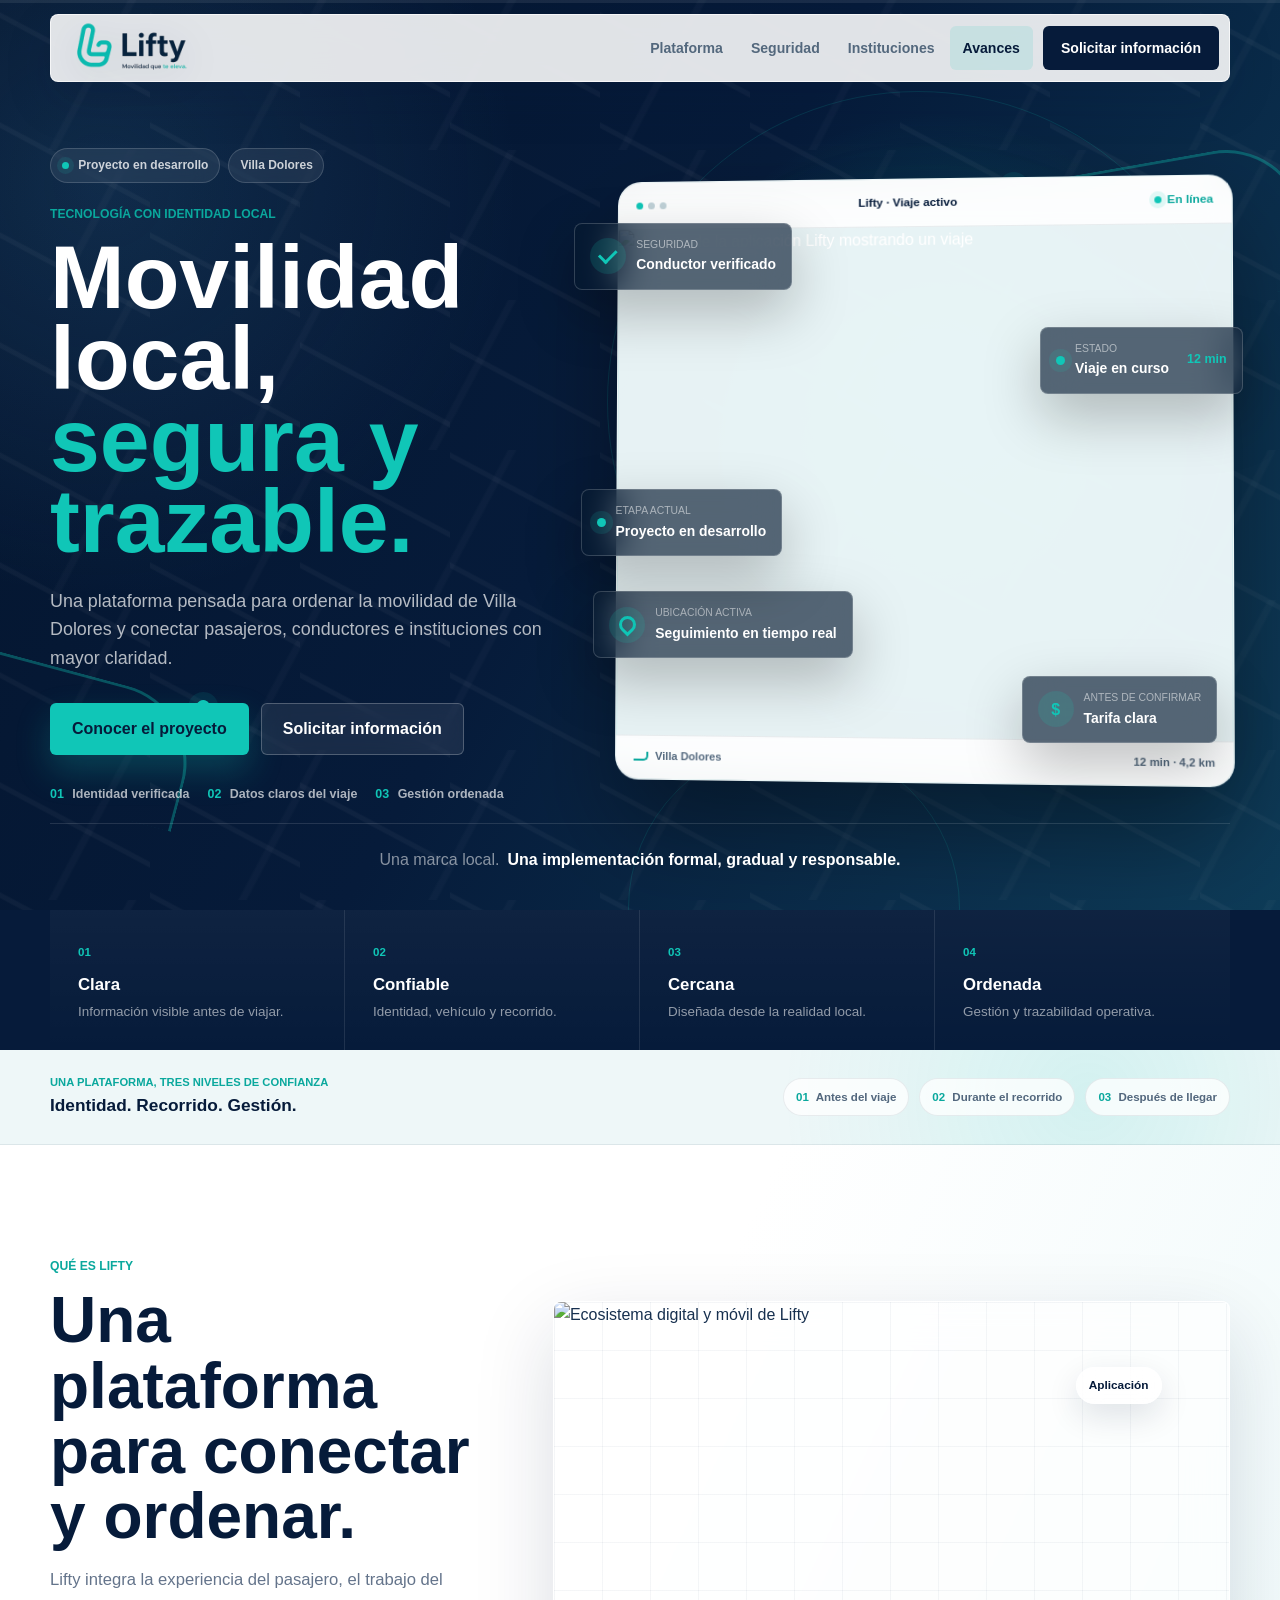
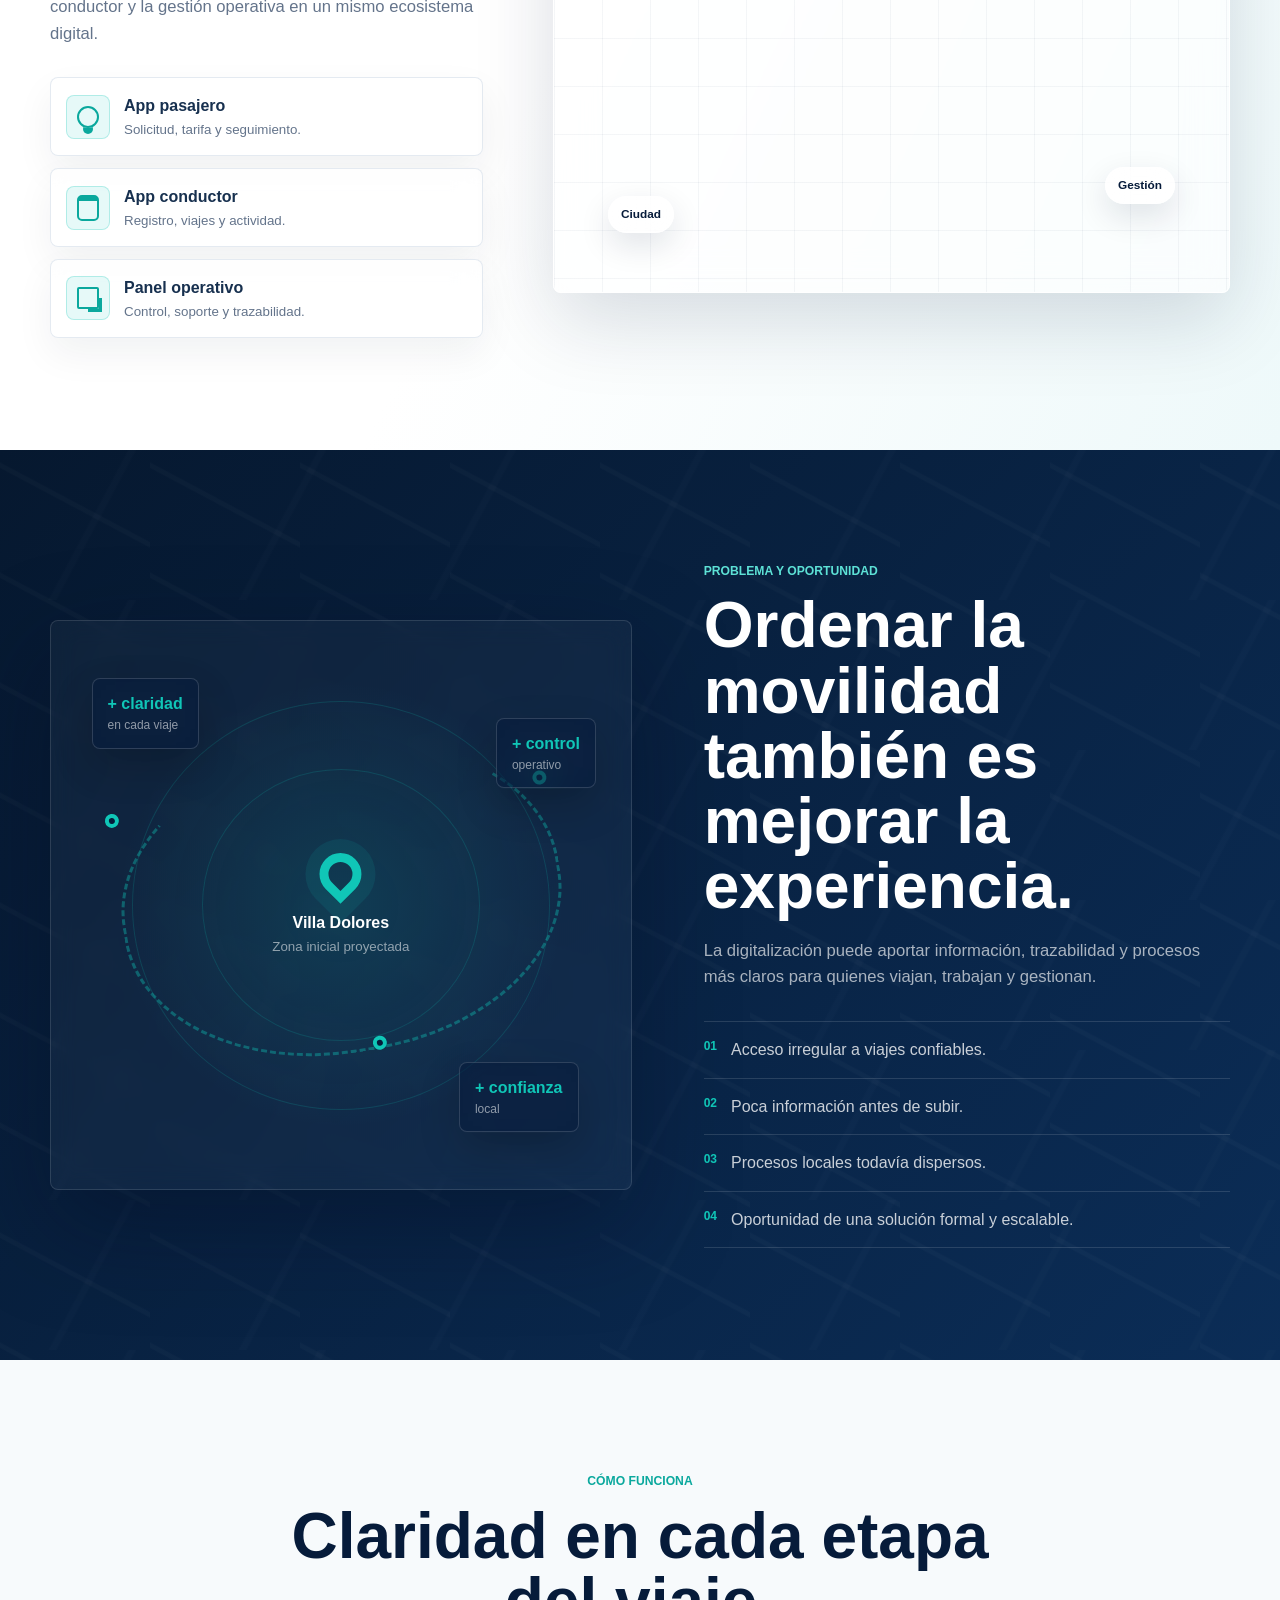
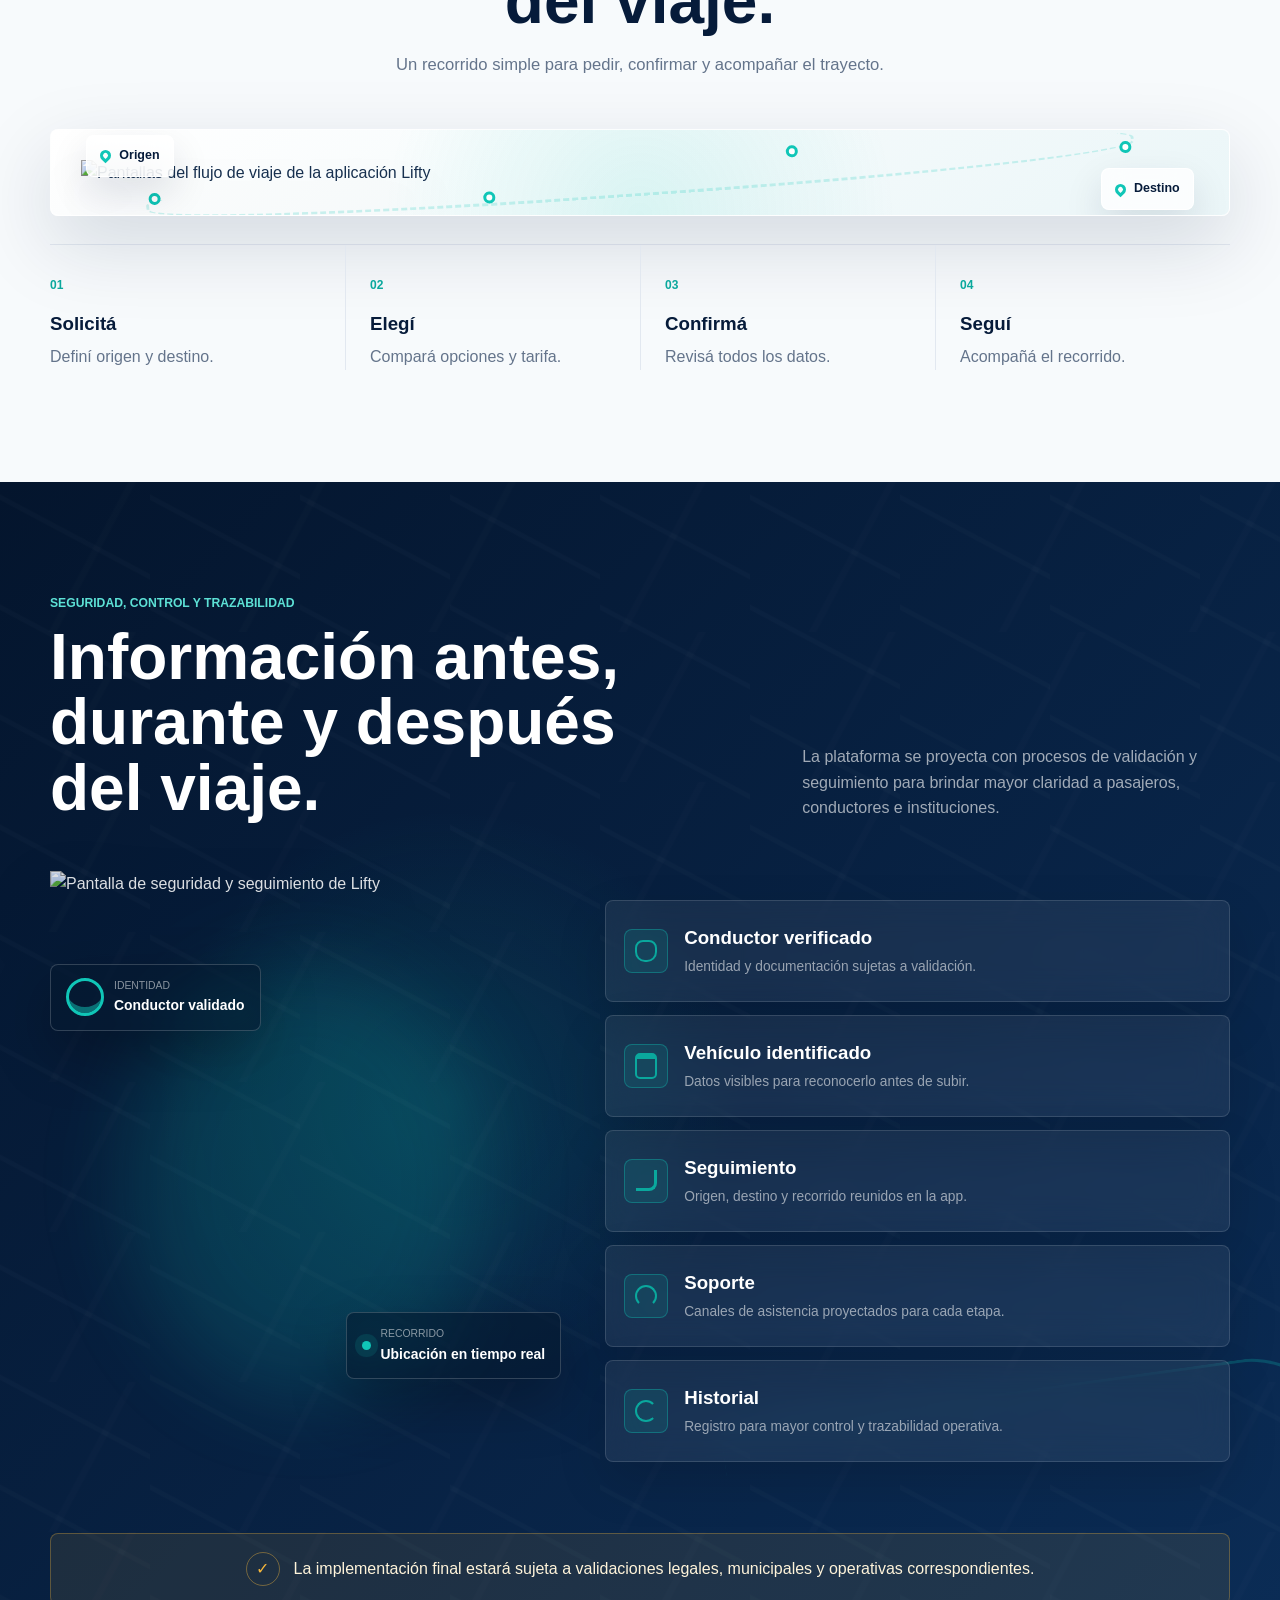
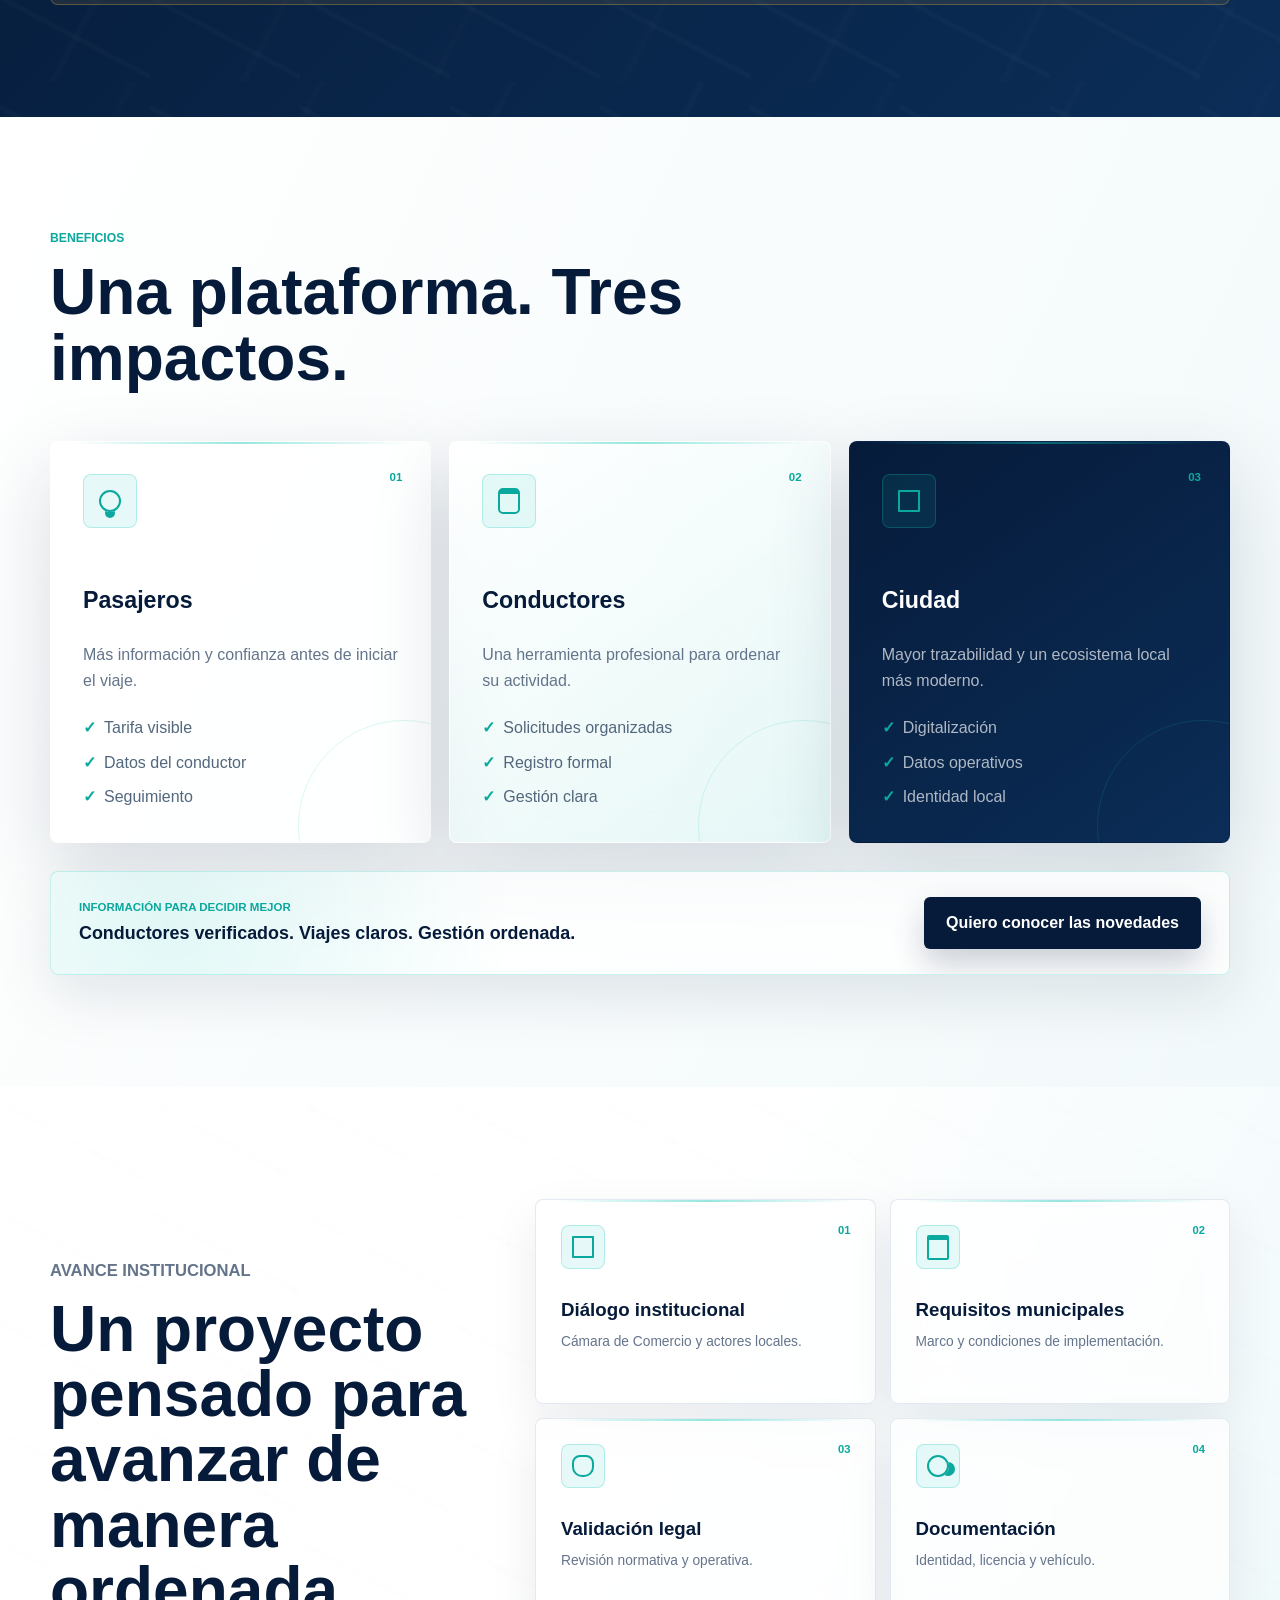
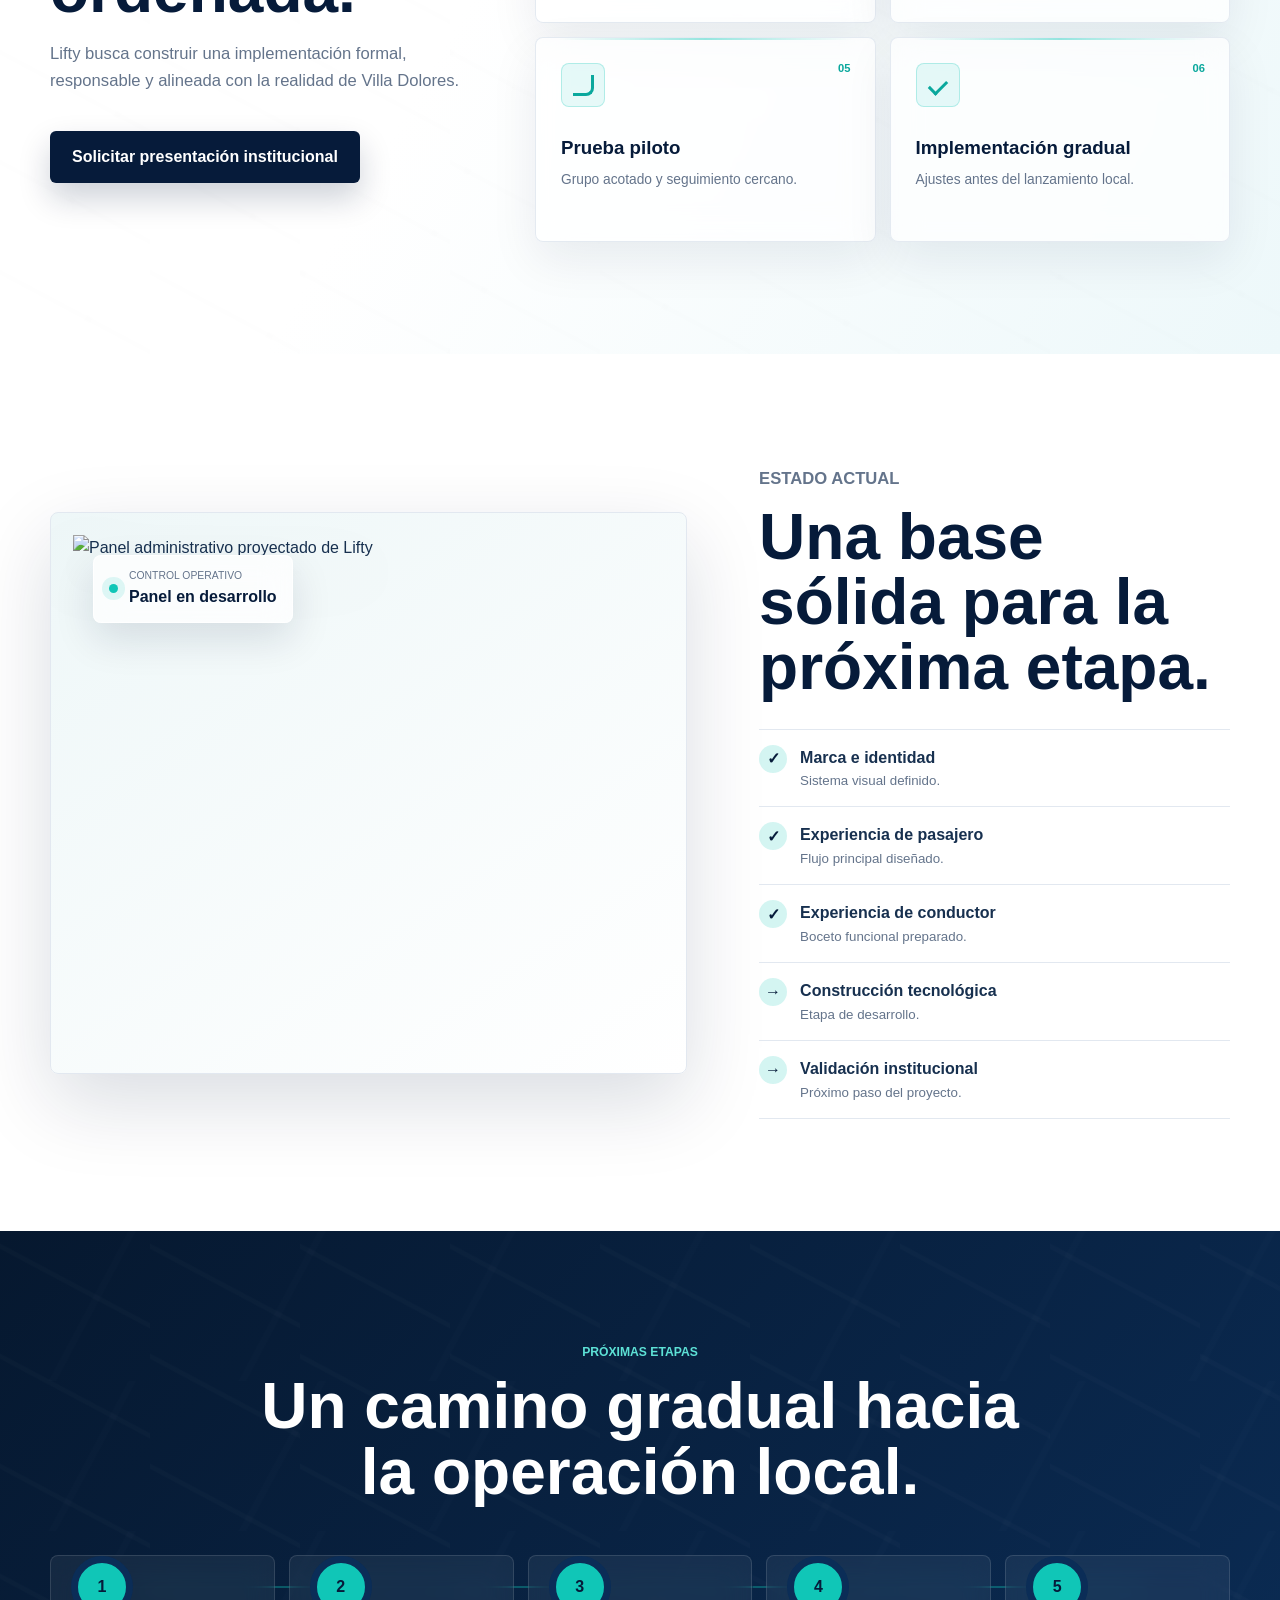
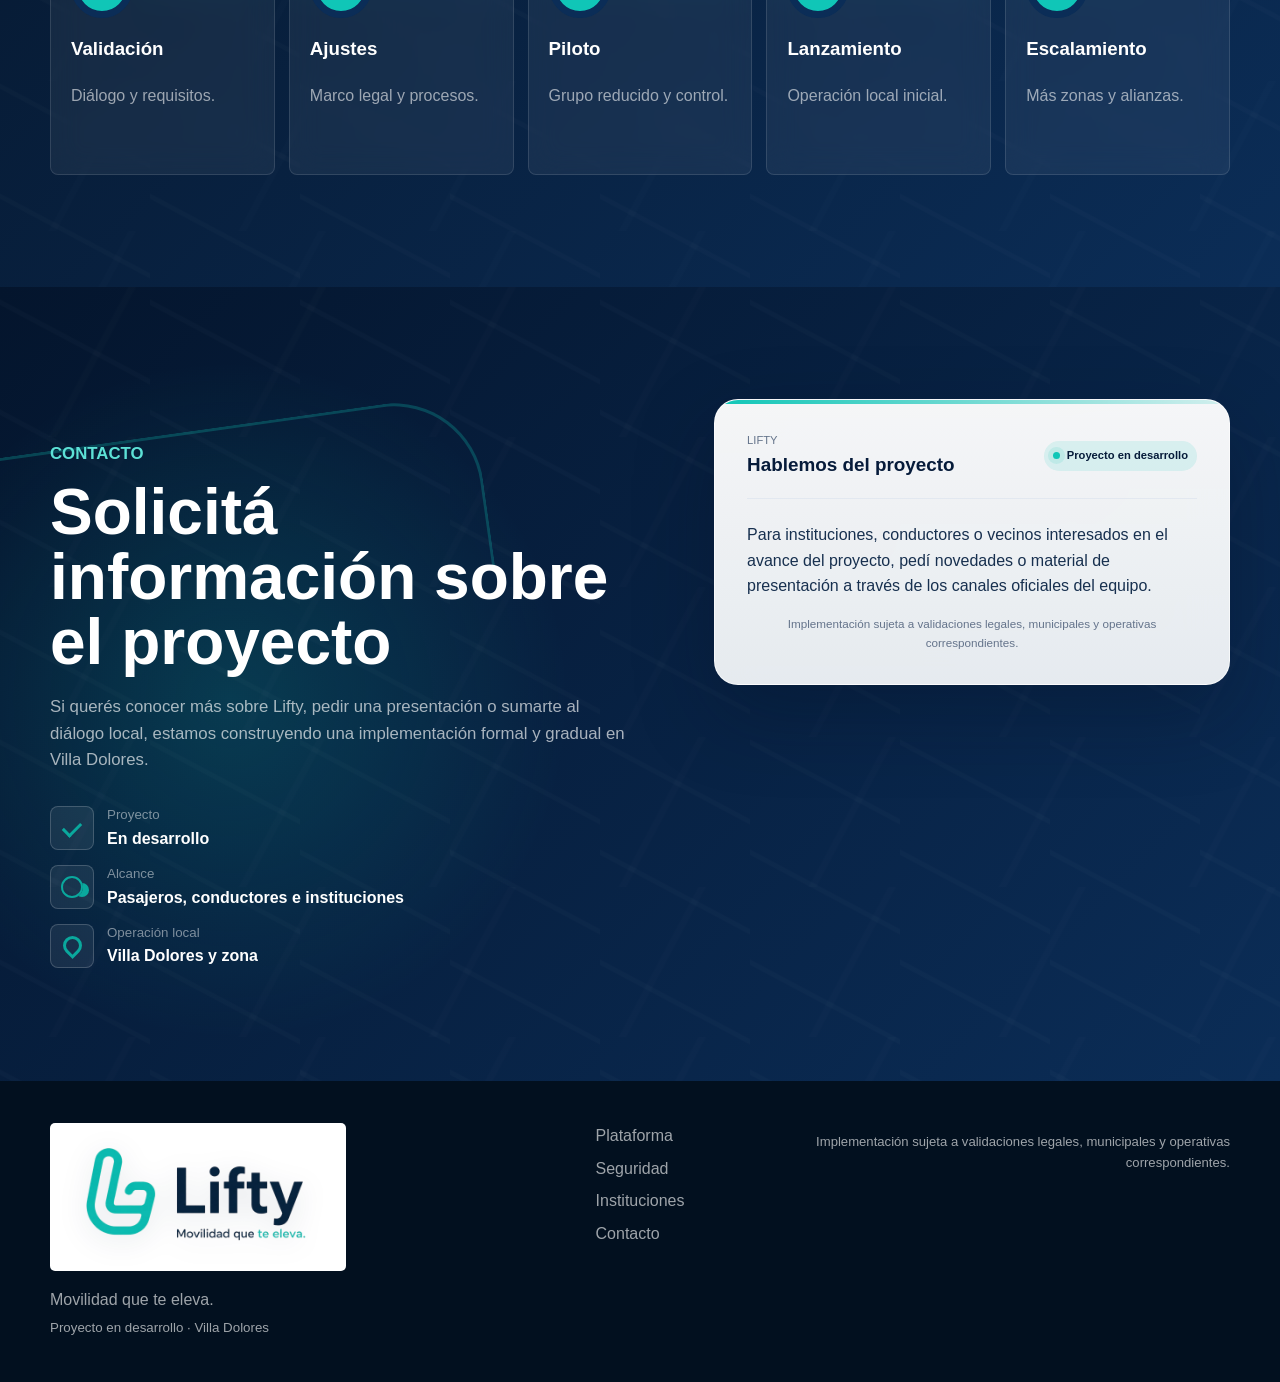
==== commit 70271f64: "chore: remove preinscription section and all related code" ====
--- a/outputs/index.html
+++ b/outputs/index.html
@@ -455,65 +455,32 @@
         <div class="contact-route" aria-hidden="true"></div>
         <div class="container contact-layout">
           <div class="contact-copy reveal">
-            <p class="eyebrow light">Preinscripción</p>
-            <h2>Preinscripción a una movilidad más eficiente</h2>
-            <p>
-              Completá tus datos para registrar tu interés en formar parte del proyecto Lifty.
+            <p class="eyebrow light">Contacto</p>
+            <h2>Solicitá información sobre el proyecto</h2>
+            <p>
+              Si querés conocer más sobre Lifty, pedir una presentación o sumarte al diálogo local,
+              estamos construyendo una implementación formal y gradual en Villa Dolores.
             </p>
             <div class="contact-options">
-              <article><span class="line-icon check-icon"></span><div><small>Registro</small><strong>Interés verificado</strong></div></article>
-              <article><span class="line-icon people-icon"></span><div><small>Convocatorias</small><strong>Pasajeros y conductores</strong></div></article>
+              <article><span class="line-icon check-icon"></span><div><small>Proyecto</small><strong>En desarrollo</strong></div></article>
+              <article><span class="line-icon people-icon"></span><div><small>Alcance</small><strong>Pasajeros, conductores e instituciones</strong></div></article>
               <article><span class="line-icon pin-icon"></span><div><small>Operación local</small><strong>Villa Dolores y zona</strong></div></article>
             </div>
           </div>
 
-          <form class="contact-form reveal" id="preinscripcion-form" novalidate>
+          <aside class="contact-form reveal" aria-label="Información de contacto">
             <div class="form-head">
-              <div><small>Formulario oficial</small><strong>Enviar preinscripción</strong></div>
+              <div><small>Lifty</small><strong>Hablemos del proyecto</strong></div>
               <span class="form-status"><i></i> Proyecto en desarrollo</span>
             </div>
-            <div class="form-group form-row">
-              <label for="nombreCompleto">Nombre completo</label>
-              <input id="nombreCompleto" name="nombreCompleto" type="text" autocomplete="name" placeholder="Tu nombre completo" required />
-              <small class="error-message"></small>
-            </div>
-            <div class="form-grid">
-              <div class="form-group form-row">
-                <label for="documento">Documento</label>
-                <input id="documento" name="documento" type="text" inputmode="numeric" placeholder="DNI" required />
-                <small class="error-message"></small>
-              </div>
-              <div class="form-group form-row">
-                <label for="telefono">Número de teléfono</label>
-                <input id="telefono" name="telefono" type="tel" autocomplete="tel" placeholder="Tu teléfono" required />
-                <small class="error-message"></small>
-              </div>
-            </div>
-            <div class="form-group form-row">
-              <label for="email">Correo electrónico</label>
-              <input id="email" name="email" type="email" autocomplete="email" placeholder="tu@email.com" required />
-              <small class="error-message"></small>
-            </div>
-            <div class="form-group form-row">
-              <label for="vehiculo">¿Usás moto o auto?</label>
-              <select id="vehiculo" name="vehiculo" required>
-                <option value="">Seleccionar</option>
-                <option value="Auto">Auto</option>
-                <option value="Moto">Moto</option>
-                <option value="Ambos">Ambos</option>
-                <option value="Todavía no definido">Todavía no definido</option>
-              </select>
-              <small class="error-message"></small>
-            </div>
-            <div class="form-group form-row">
-              <label for="mensaje">Contanos de qué zona sos y a qué zona te gustaría que llegue Lifty</label>
-              <textarea id="mensaje" name="mensaje" rows="3" placeholder="Ej: Soy de barrio Centro y me gustaría que llegue a la zona del hospital"></textarea>
-              <small class="error-message"></small>
-            </div>
-            <button class="button button-primary primary-button form-submit" type="submit">Enviar preinscripción</button>
-            <p class="privacy-note">Tus datos se utilizarán únicamente para gestionar la preinscripción al proyecto.</p>
-            <p id="form-message" class="form-message" role="status" aria-live="polite"></p>
-          </form>
+            <p>
+              Para instituciones, conductores o vecinos interesados en el avance del proyecto,
+              pedí novedades o material de presentación a través de los canales oficiales del equipo.
+            </p>
+            <p class="privacy-note">
+              Implementación sujeta a validaciones legales, municipales y operativas correspondientes.
+            </p>
+          </aside>
         </div>
       </section>
     </main>
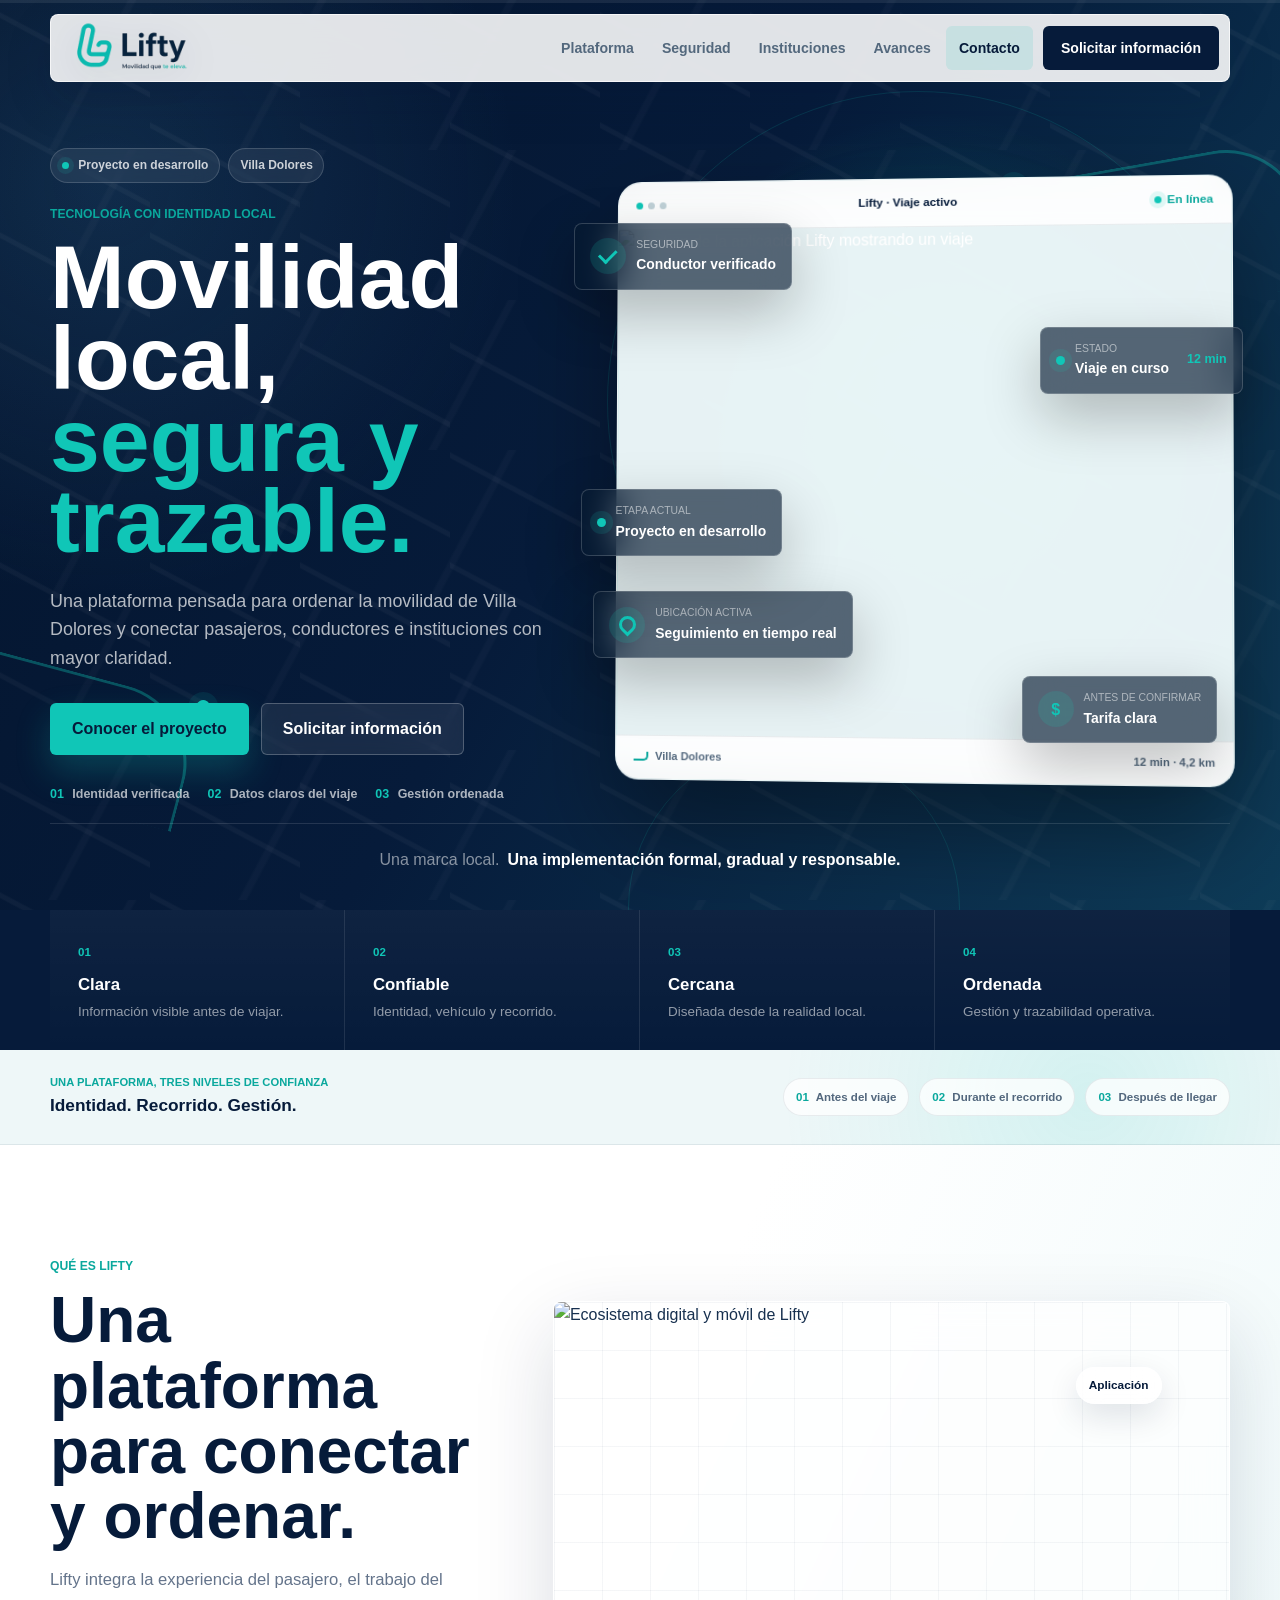
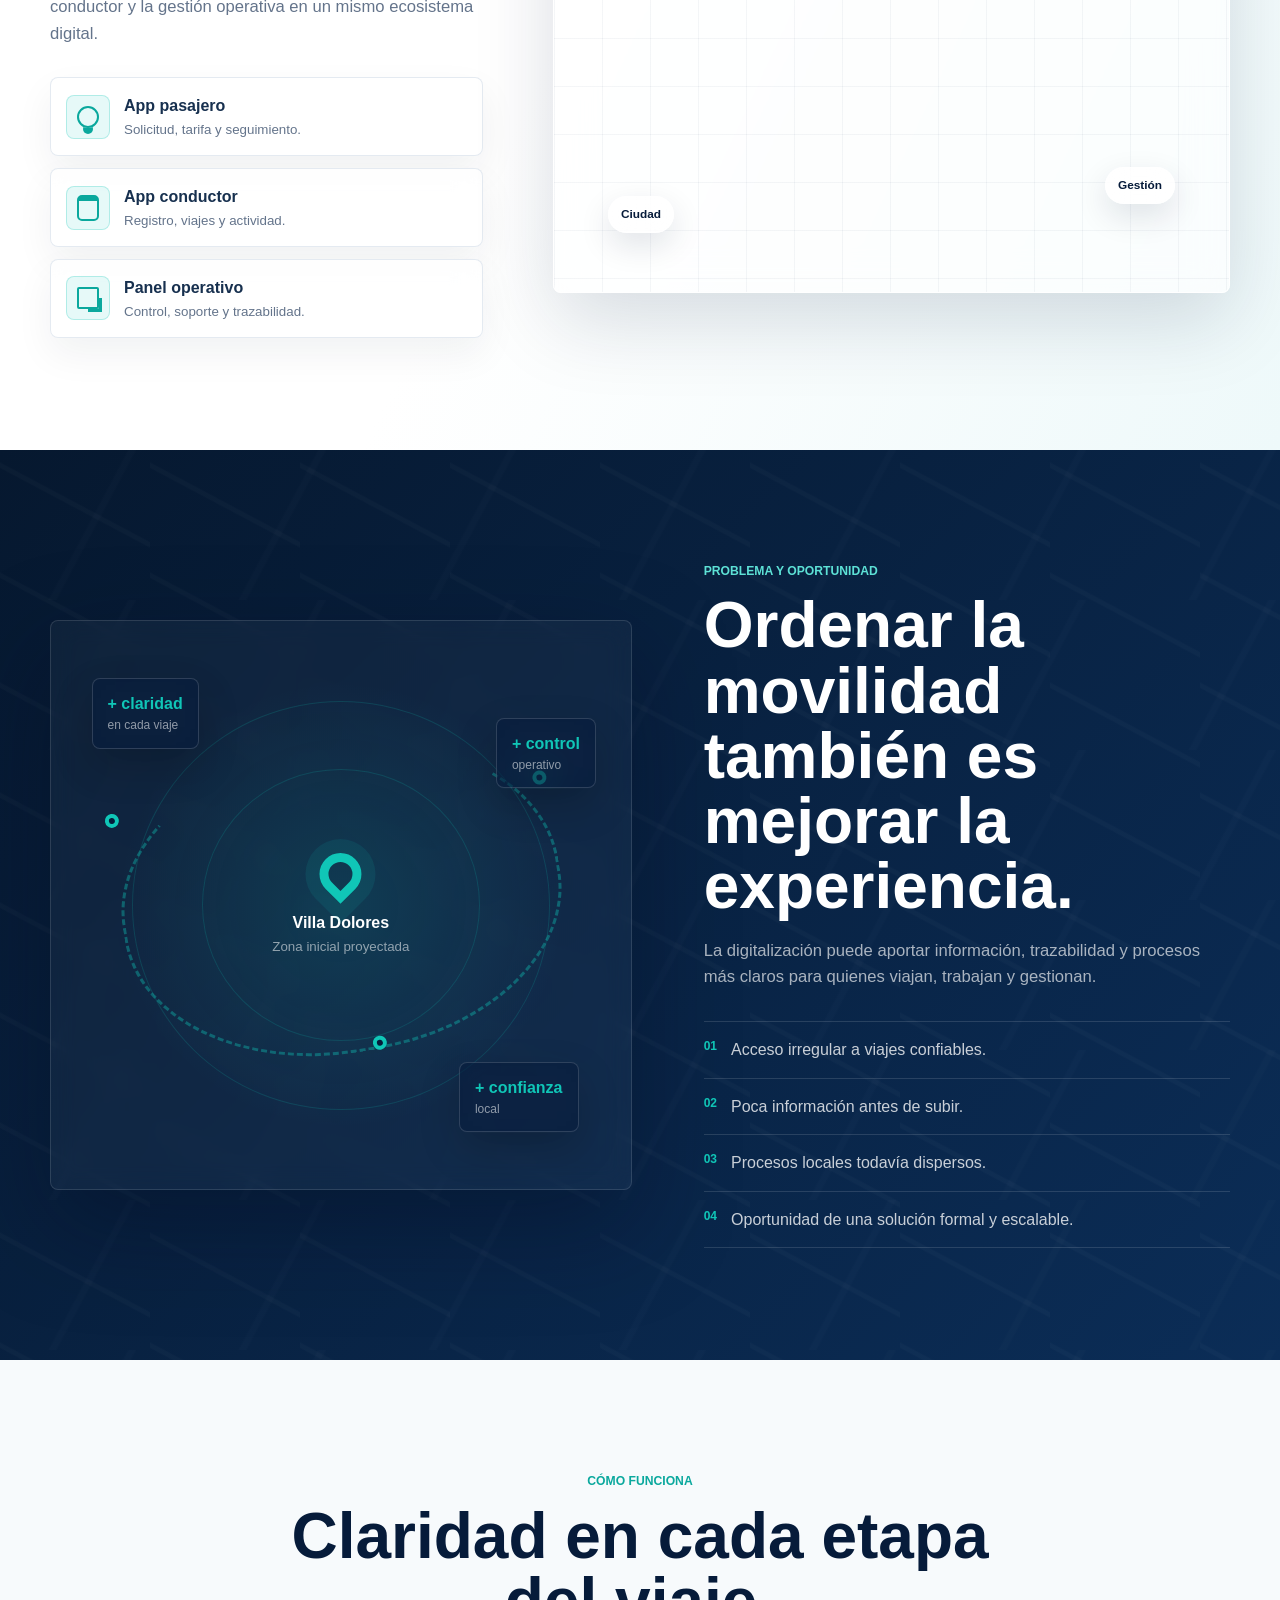
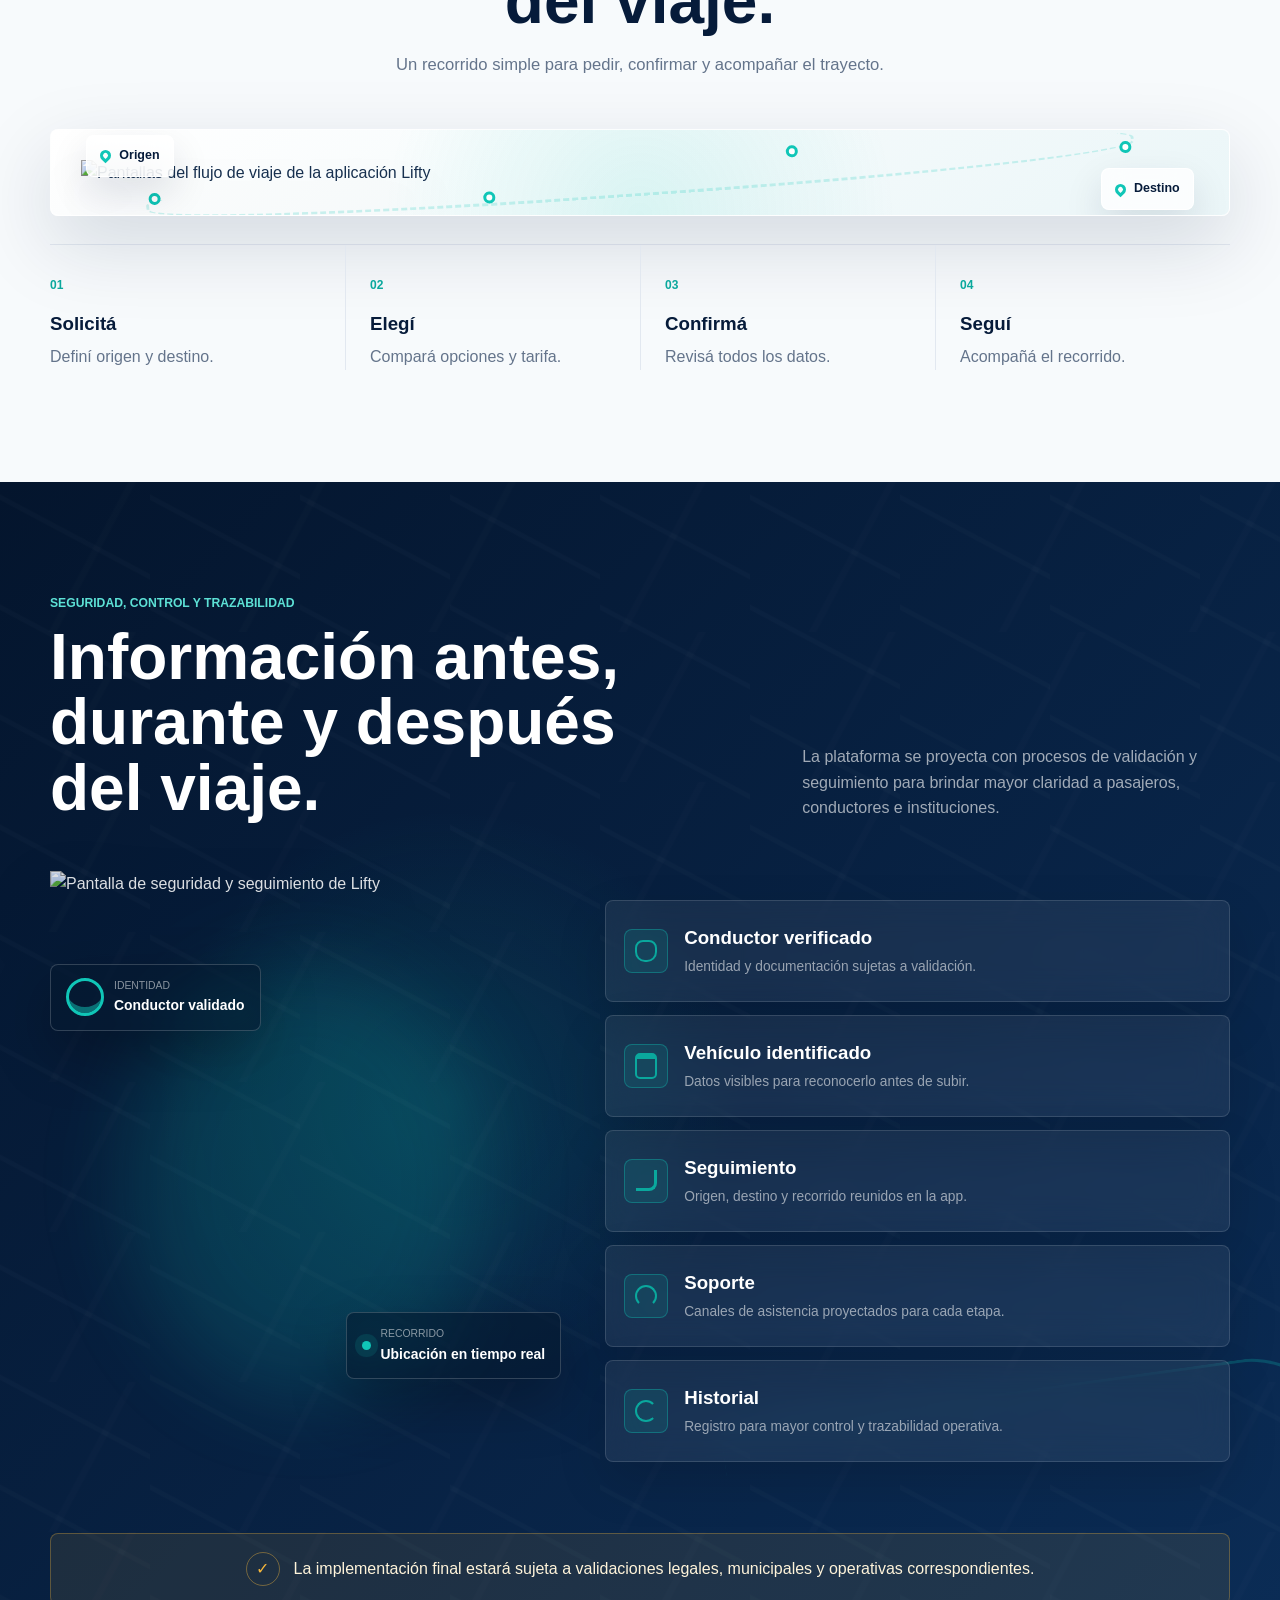
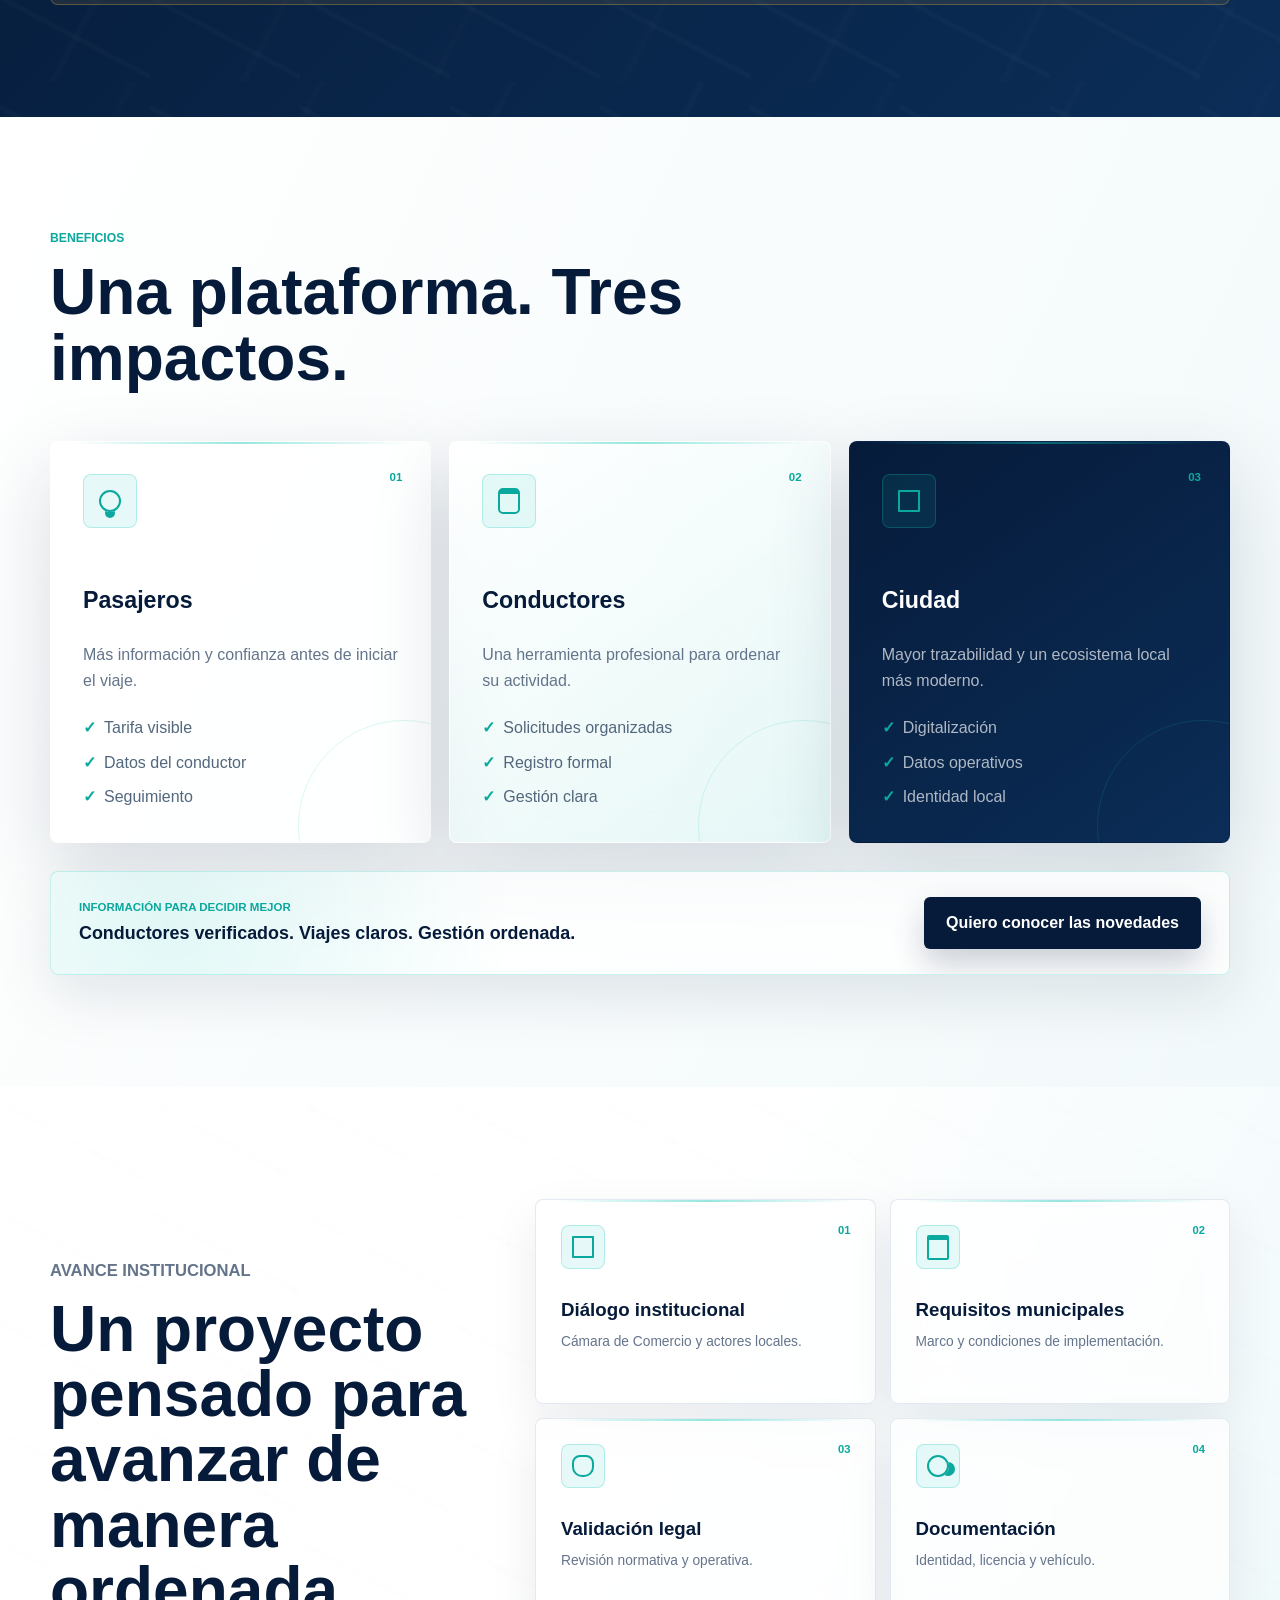
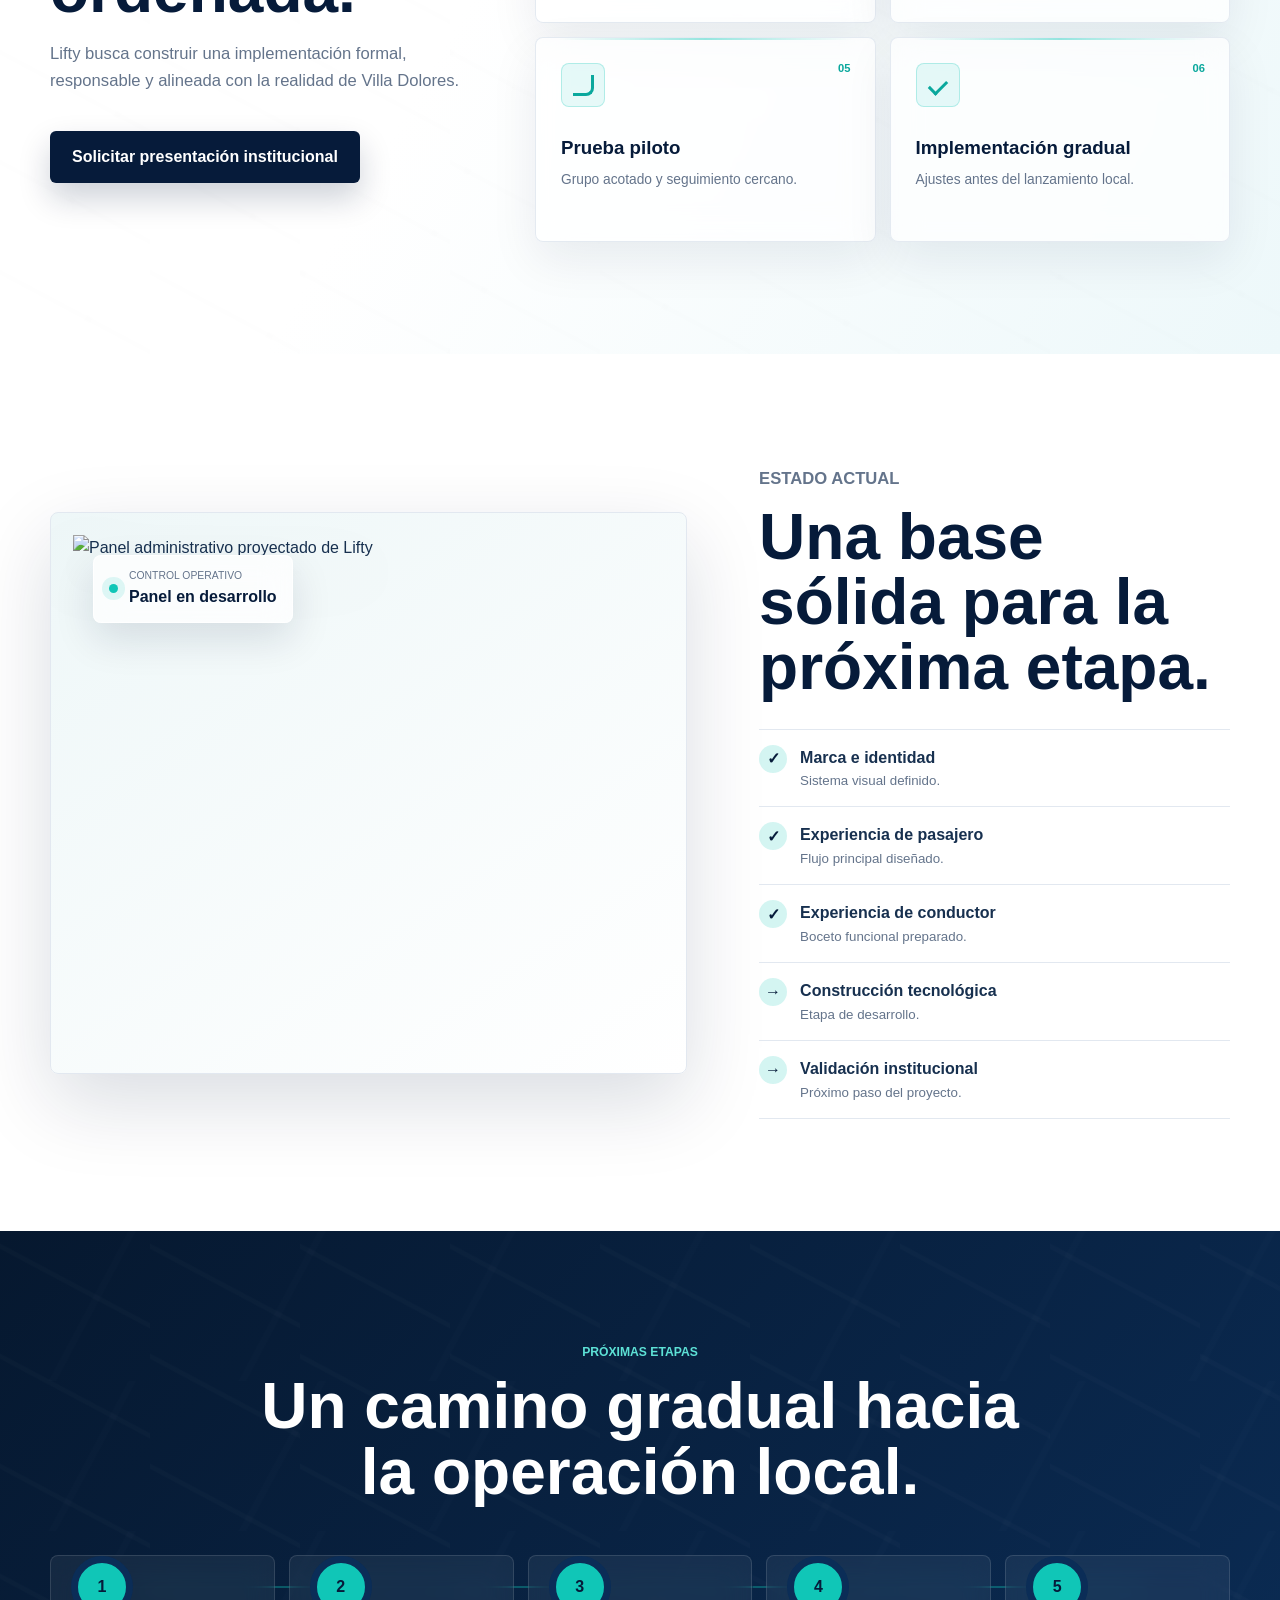
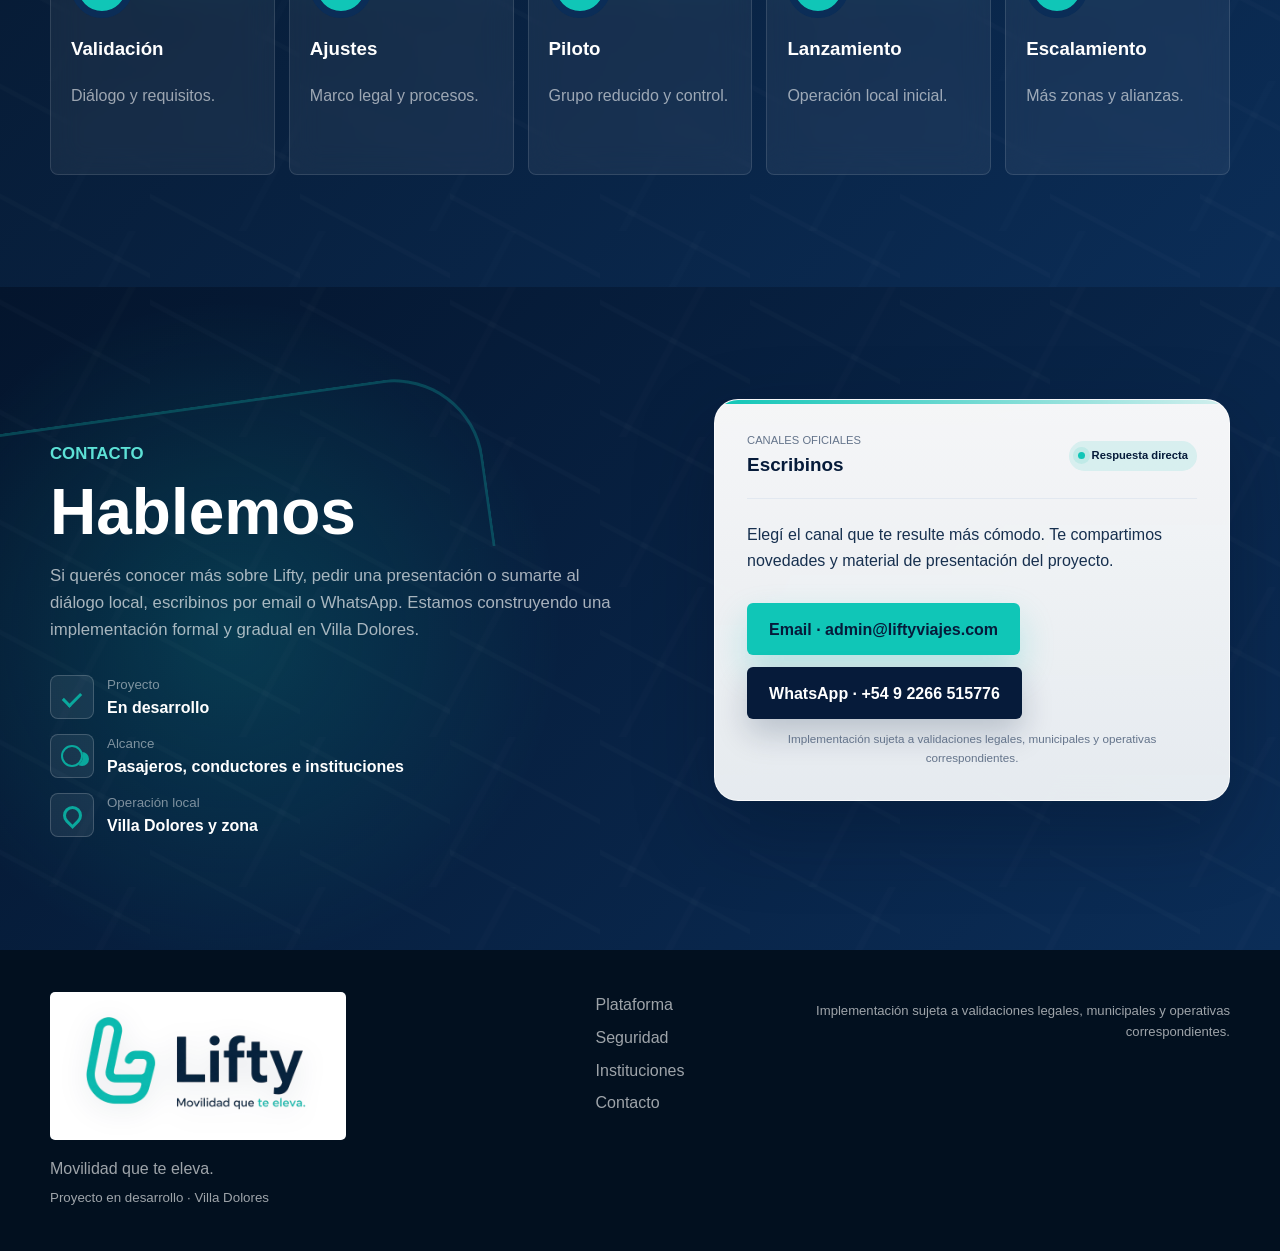
==== commit 77edc2d1: "feat: add contact section with email and WhatsApp" ====
--- a/outputs/index.html
+++ b/outputs/index.html
@@ -36,6 +36,7 @@
         <a href="#seguridad">Seguridad</a>
         <a href="#instituciones">Instituciones</a>
         <a href="#estado">Avances</a>
+        <a href="#contacto">Contacto</a>
         <a class="nav-cta" href="#contacto">Solicitar información</a>
       </nav>
     </header>
@@ -456,10 +457,11 @@
         <div class="container contact-layout">
           <div class="contact-copy reveal">
             <p class="eyebrow light">Contacto</p>
-            <h2>Solicitá información sobre el proyecto</h2>
+            <h2>Hablemos</h2>
             <p>
               Si querés conocer más sobre Lifty, pedir una presentación o sumarte al diálogo local,
-              estamos construyendo una implementación formal y gradual en Villa Dolores.
+              escribinos por email o WhatsApp. Estamos construyendo una implementación formal y
+              gradual en Villa Dolores.
             </p>
             <div class="contact-options">
               <article><span class="line-icon check-icon"></span><div><small>Proyecto</small><strong>En desarrollo</strong></div></article>
@@ -468,15 +470,31 @@
             </div>
           </div>
 
-          <aside class="contact-form reveal" aria-label="Información de contacto">
+          <aside class="contact-form reveal" aria-label="Canales de contacto">
             <div class="form-head">
-              <div><small>Lifty</small><strong>Hablemos del proyecto</strong></div>
-              <span class="form-status"><i></i> Proyecto en desarrollo</span>
-            </div>
-            <p>
-              Para instituciones, conductores o vecinos interesados en el avance del proyecto,
-              pedí novedades o material de presentación a través de los canales oficiales del equipo.
-            </p>
+              <div><small>Canales oficiales</small><strong>Escribinos</strong></div>
+              <span class="form-status"><i></i> Respuesta directa</span>
+            </div>
+            <p>
+              Elegí el canal que te resulte más cómodo. Te compartimos novedades y material de
+              presentación del proyecto.
+            </p>
+            <div class="hero-actions">
+              <a
+                class="button button-primary"
+                href="mailto:admin@liftyviajes.com?subject=Consulta%20sobre%20Lifty"
+              >
+                Email · admin@liftyviajes.com
+              </a>
+              <a
+                class="button button-navy"
+                href="https://wa.me/5492266515776?text=Hola%2C%20vi%20la%20web%20de%20Lifty%20y%20me%20gustar%C3%ADa%20recibir%20m%C3%A1s%20informaci%C3%B3n%20sobre%20el%20proyecto."
+                target="_blank"
+                rel="noopener noreferrer"
+              >
+                WhatsApp · +54 9 2266 515776
+              </a>
+            </div>
             <p class="privacy-note">
               Implementación sujeta a validaciones legales, municipales y operativas correspondientes.
             </p>
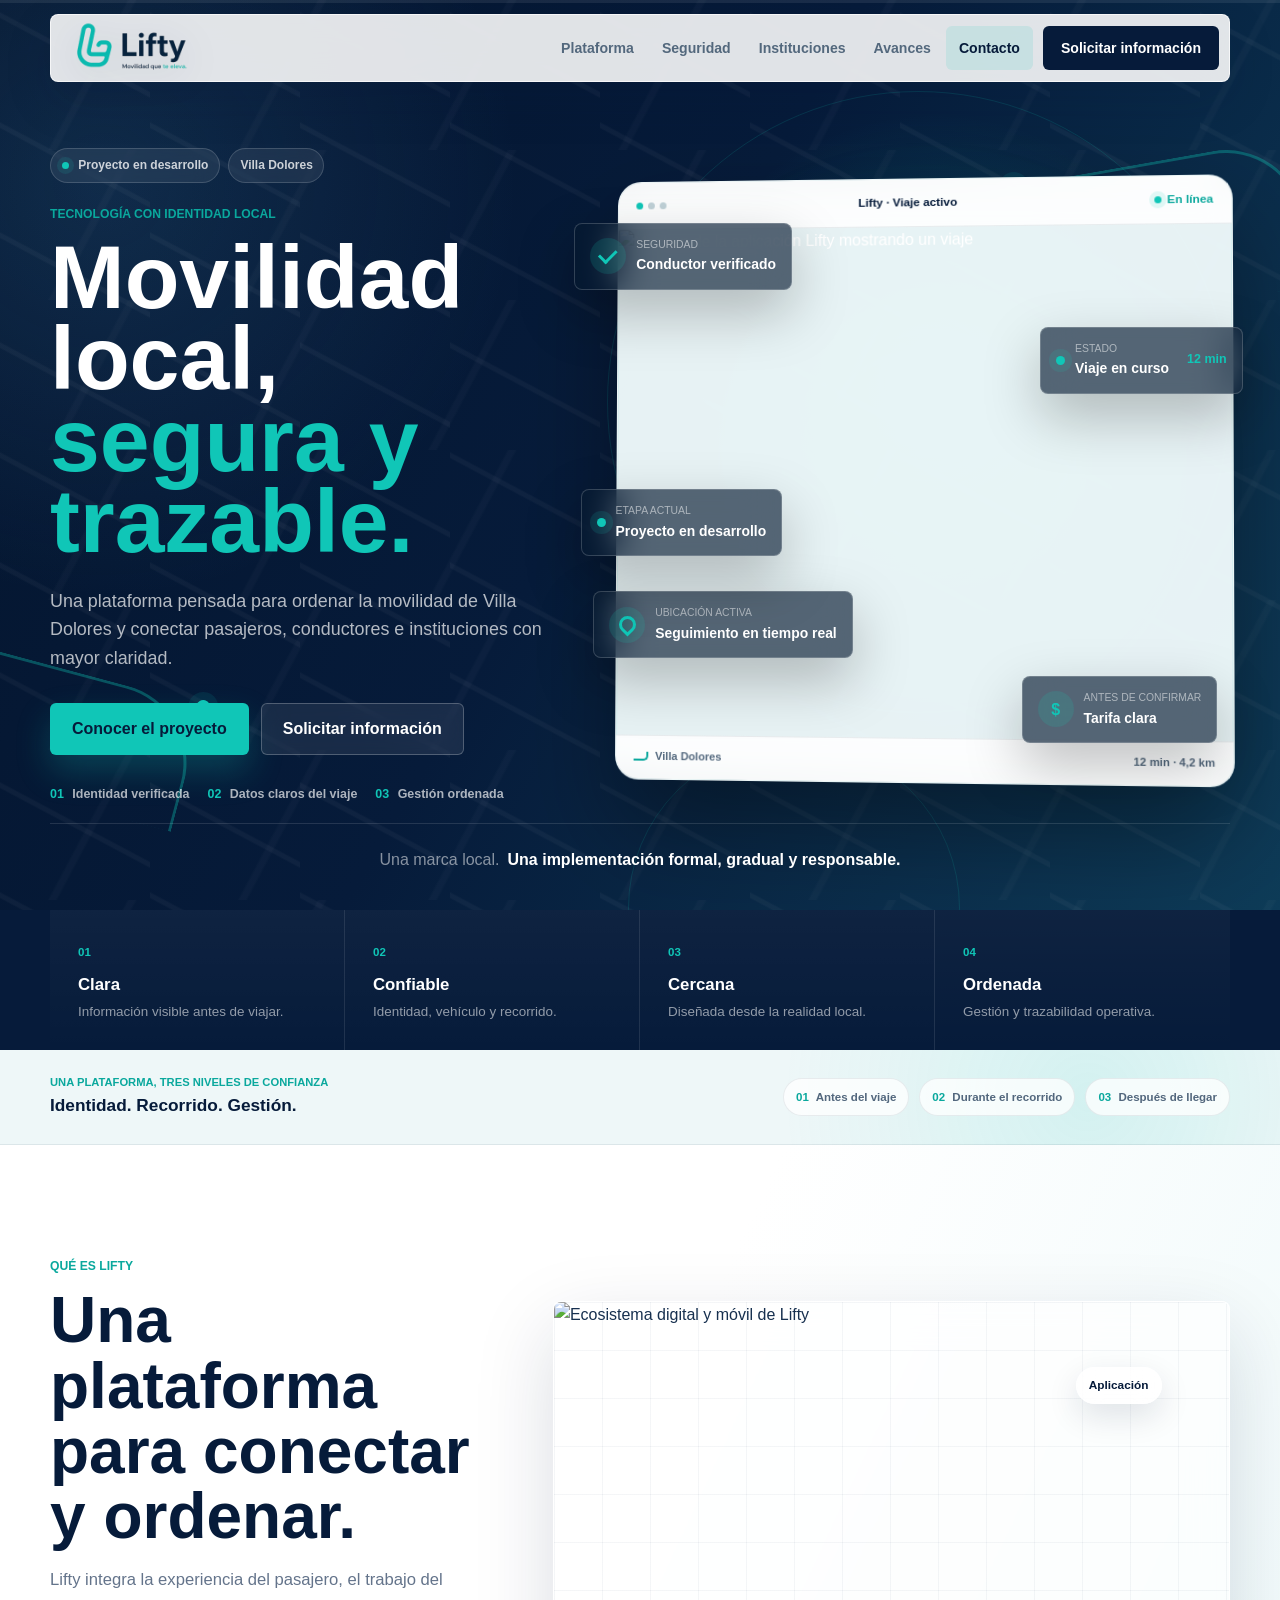
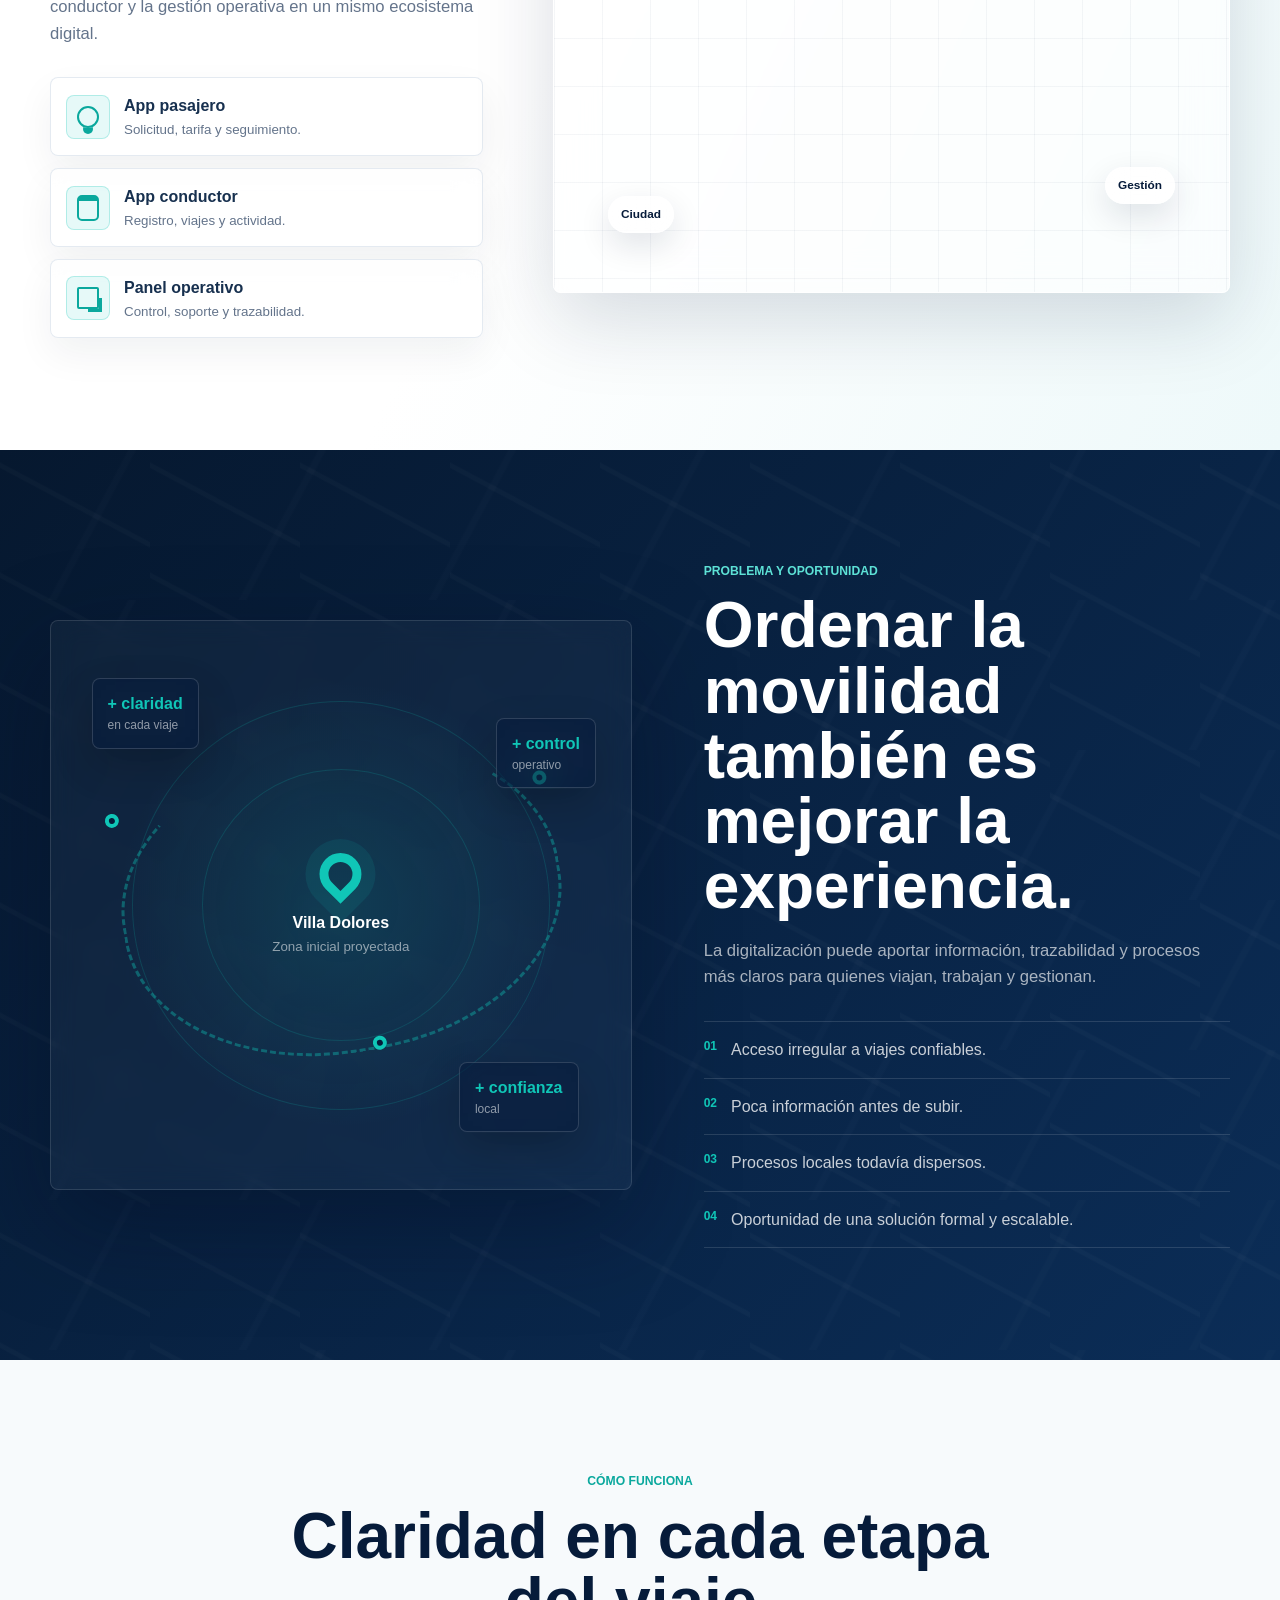
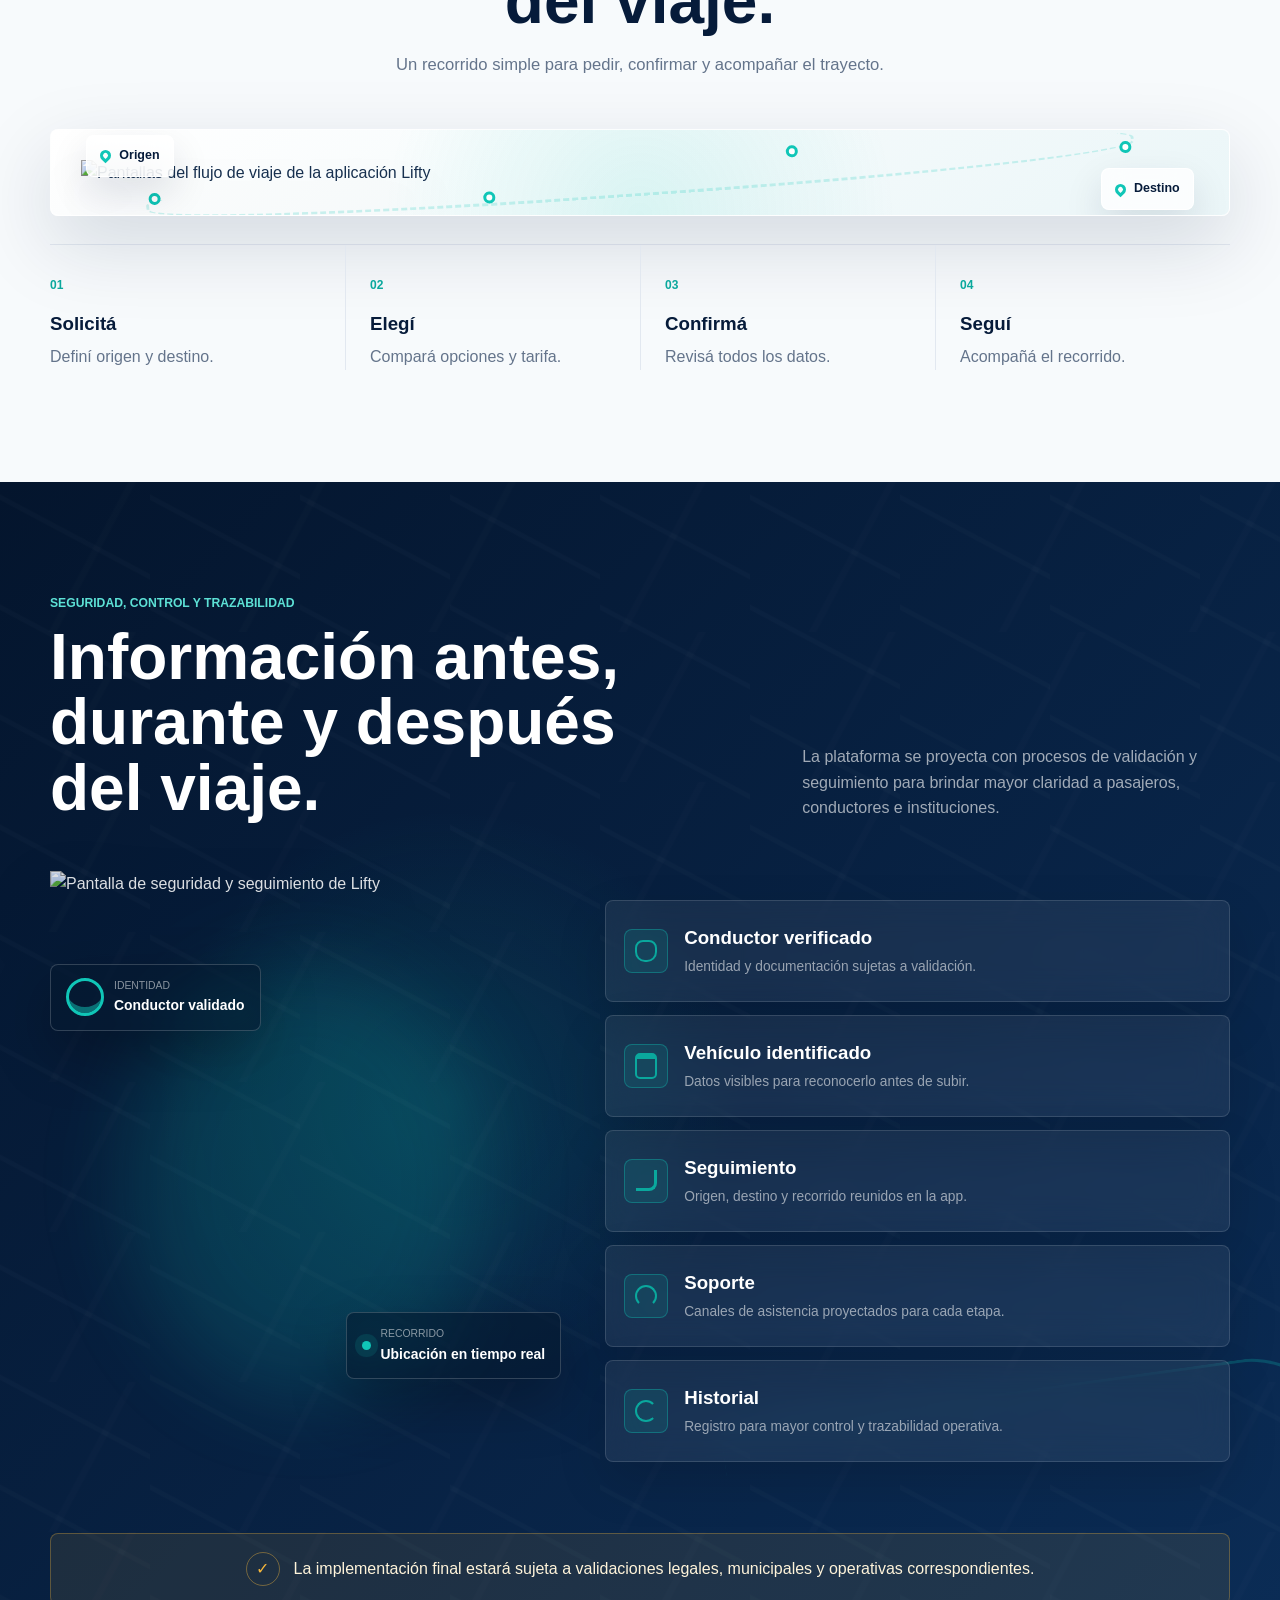
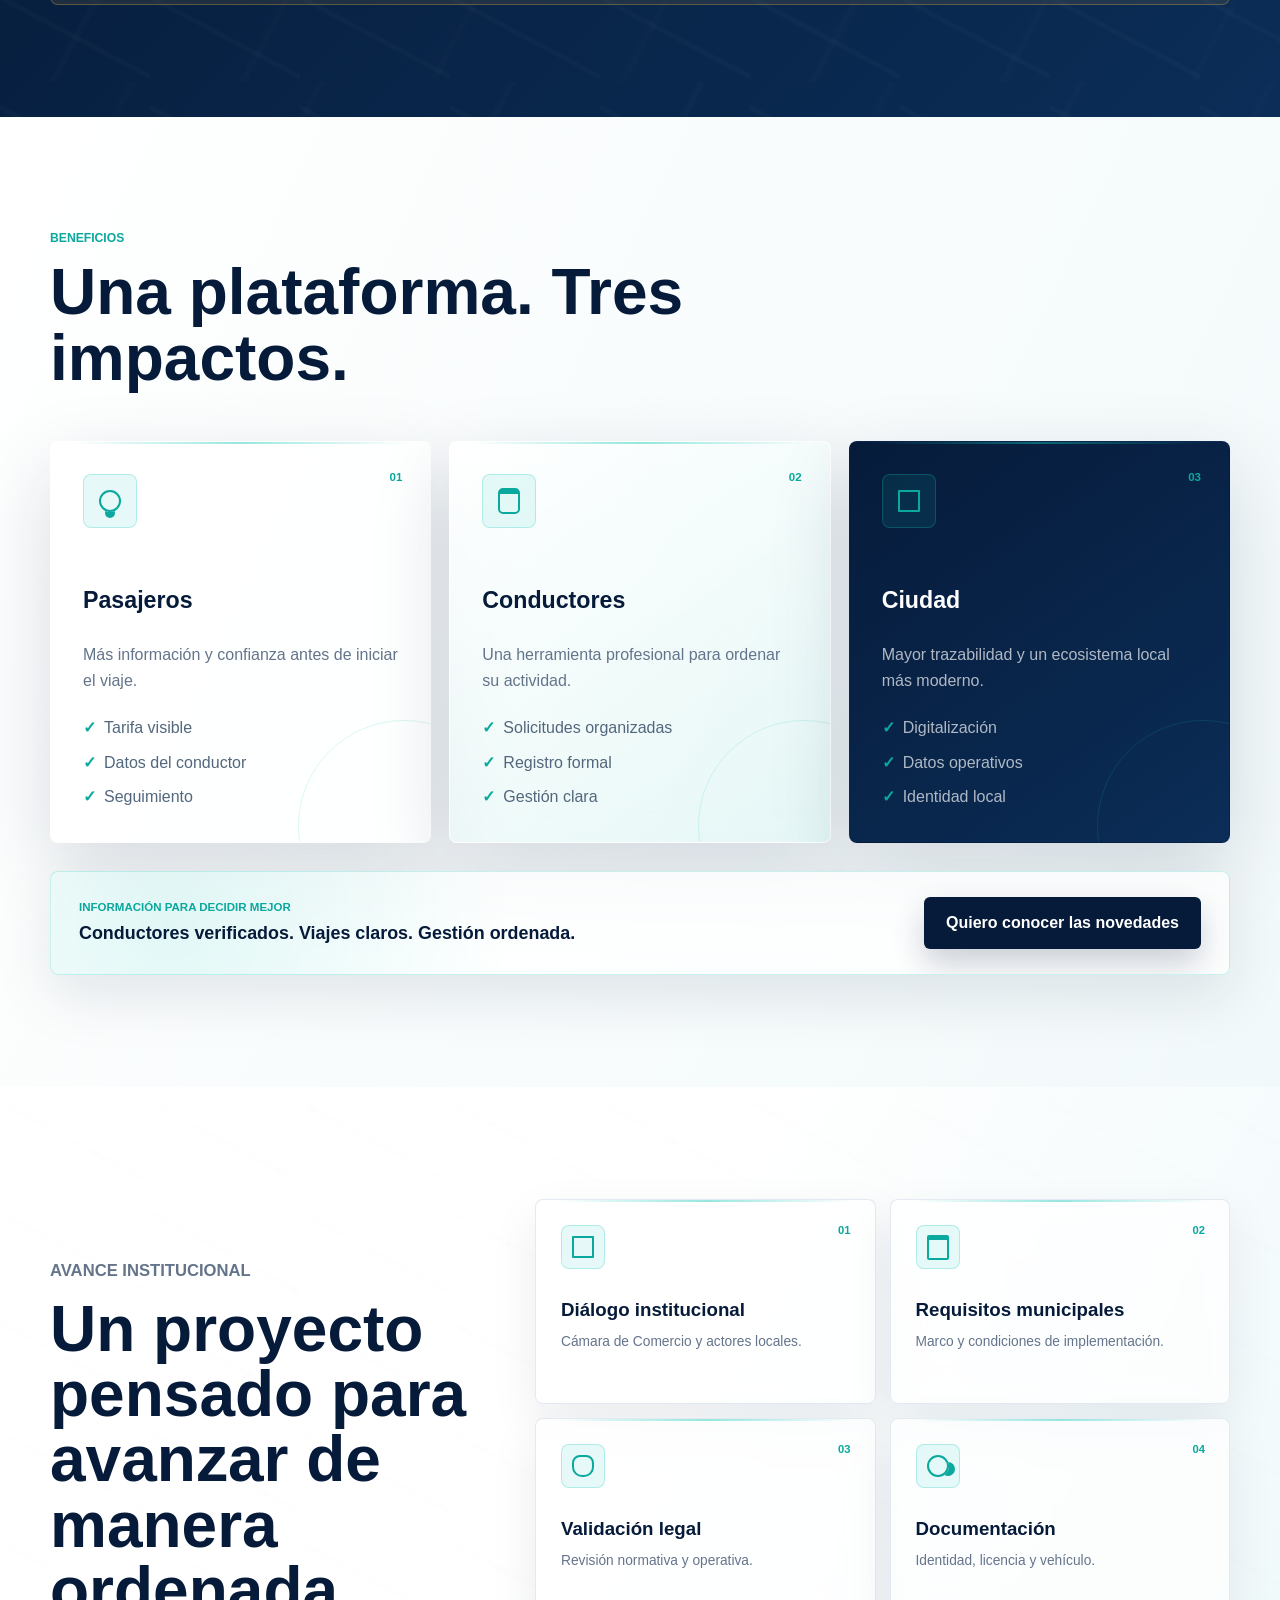
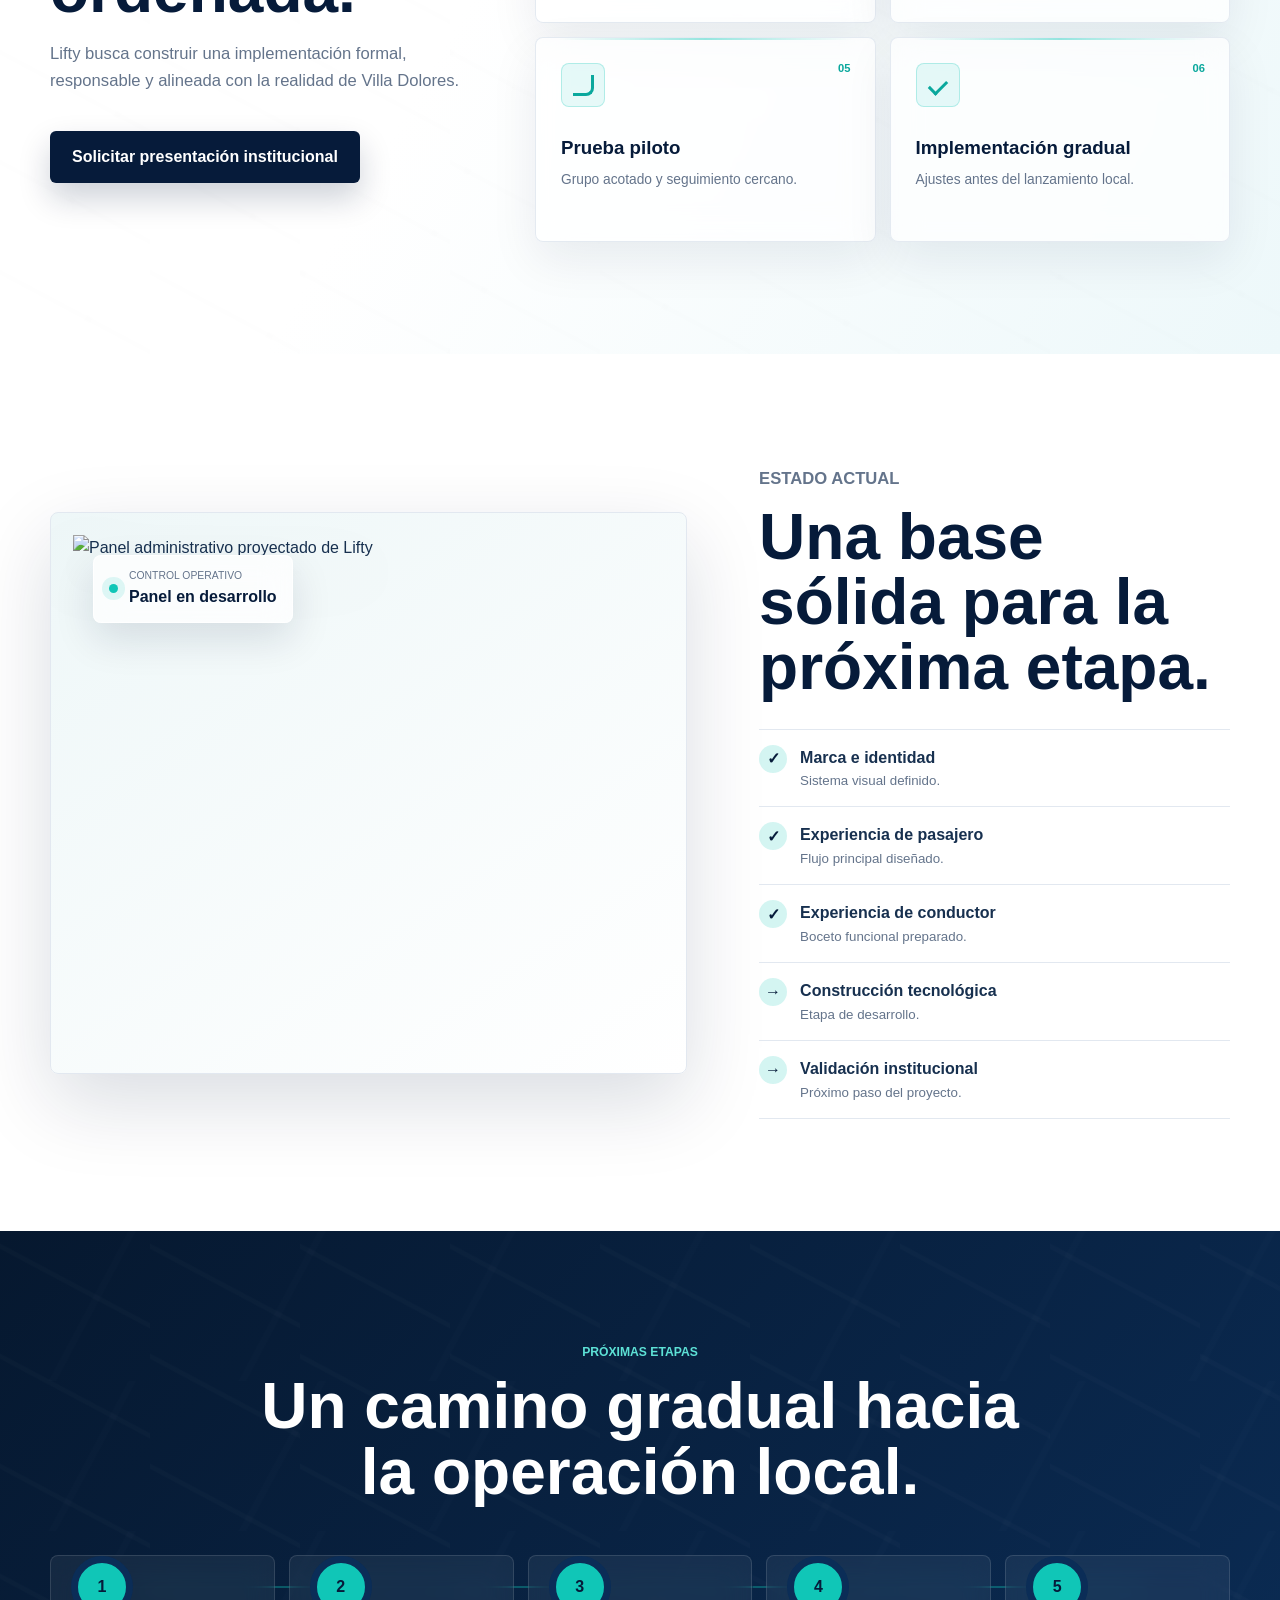
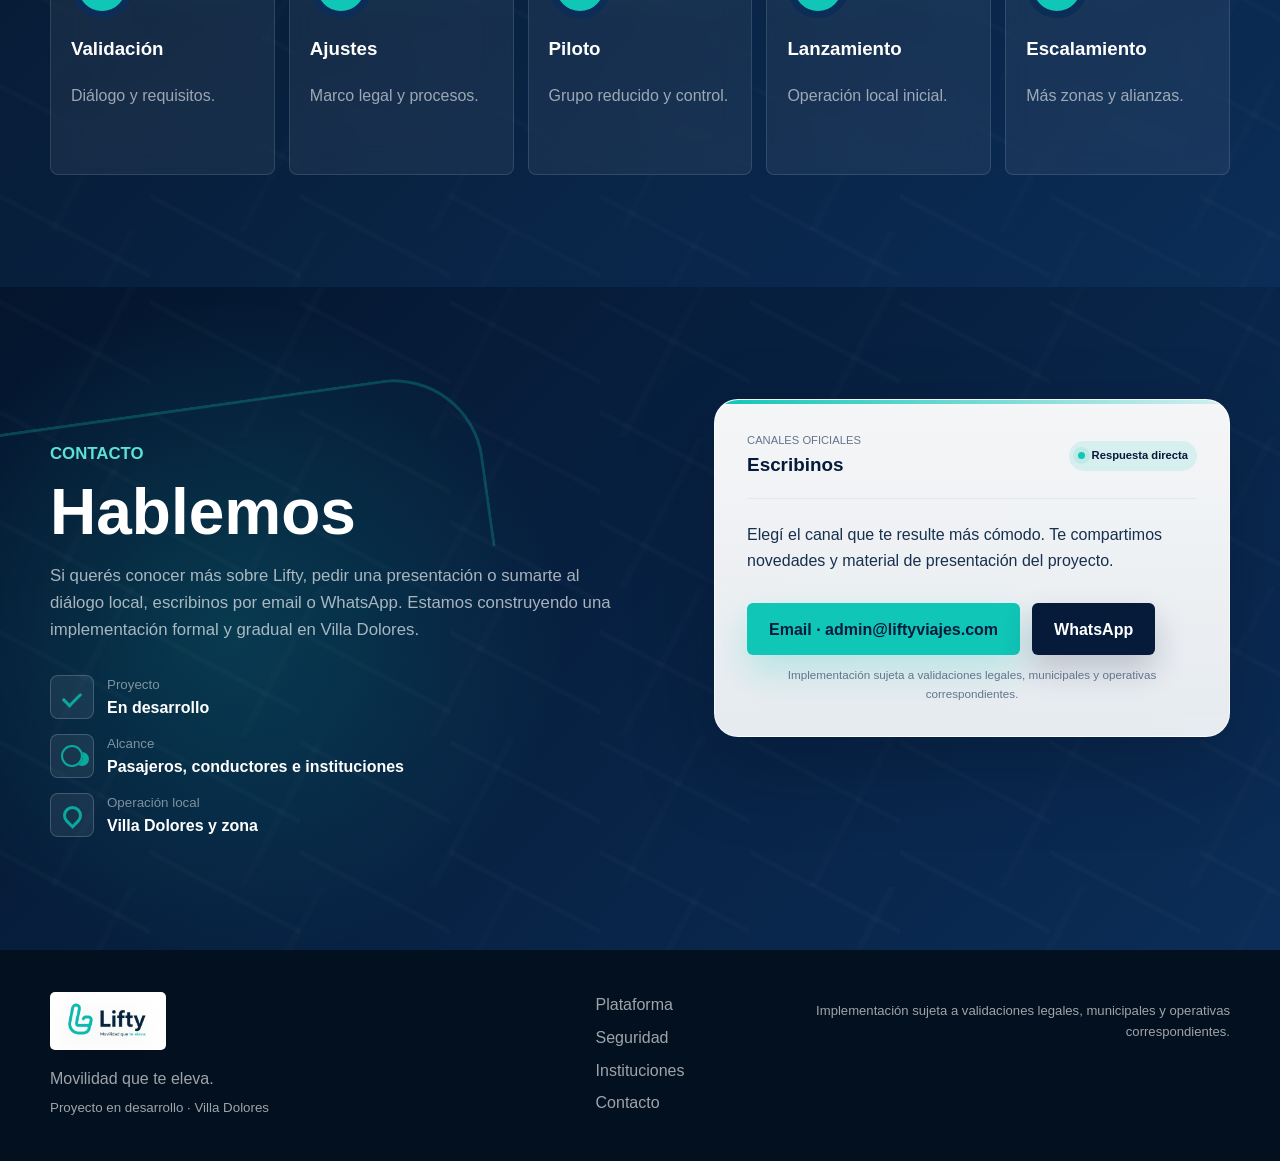
==== commit 0e545cc3: "chore: polish contact WhatsApp CTA and logo sizing Hide the phone number on the WhatsApp button, poi" ====
--- a/outputs/index.html
+++ b/outputs/index.html
@@ -488,11 +488,11 @@
               </a>
               <a
                 class="button button-navy"
-                href="https://wa.me/5492266515776?text=Hola%2C%20vi%20la%20web%20de%20Lifty%20y%20me%20gustar%C3%ADa%20recibir%20m%C3%A1s%20informaci%C3%B3n%20sobre%20el%20proyecto."
+                href="https://wa.me/5493544684099?text=Hola%2C%20vi%20la%20web%20de%20Lifty%20y%20me%20gustar%C3%ADa%20recibir%20m%C3%A1s%20informaci%C3%B3n%20sobre%20el%20proyecto."
                 target="_blank"
                 rel="noopener noreferrer"
               >
-                WhatsApp · +54 9 2266 515776
+                WhatsApp
               </a>
             </div>
             <p class="privacy-note">
--- a/outputs/logo.css
+++ b/outputs/logo.css
@@ -15,7 +15,7 @@
   position: absolute;
   left: -6px;
   top: 50%;
-  width: min(88vw, 420px);
+  width: min(98vw, 780px);
   height: auto;
   max-height: none;
   object-fit: contain;
@@ -40,7 +40,7 @@
 }
 
 .footer-logo img {
-  width: min(240px, 58vw);
+  width: min(96px, 32vw);
   height: auto;
   max-height: none;
   object-fit: contain;
@@ -55,7 +55,7 @@
 
   .brand img.logo-clean,
   .brand img {
-    width: min(70vw, 560px);
+    width: min(92vw, 980px);
   }
 }
 
@@ -67,10 +67,10 @@
 
   .brand img.logo-clean,
   .brand img {
-    width: 700px;
+    width: 1200px;
   }
 
   .footer-logo img {
-    width: 280px;
+    width: 100px;
   }
 }
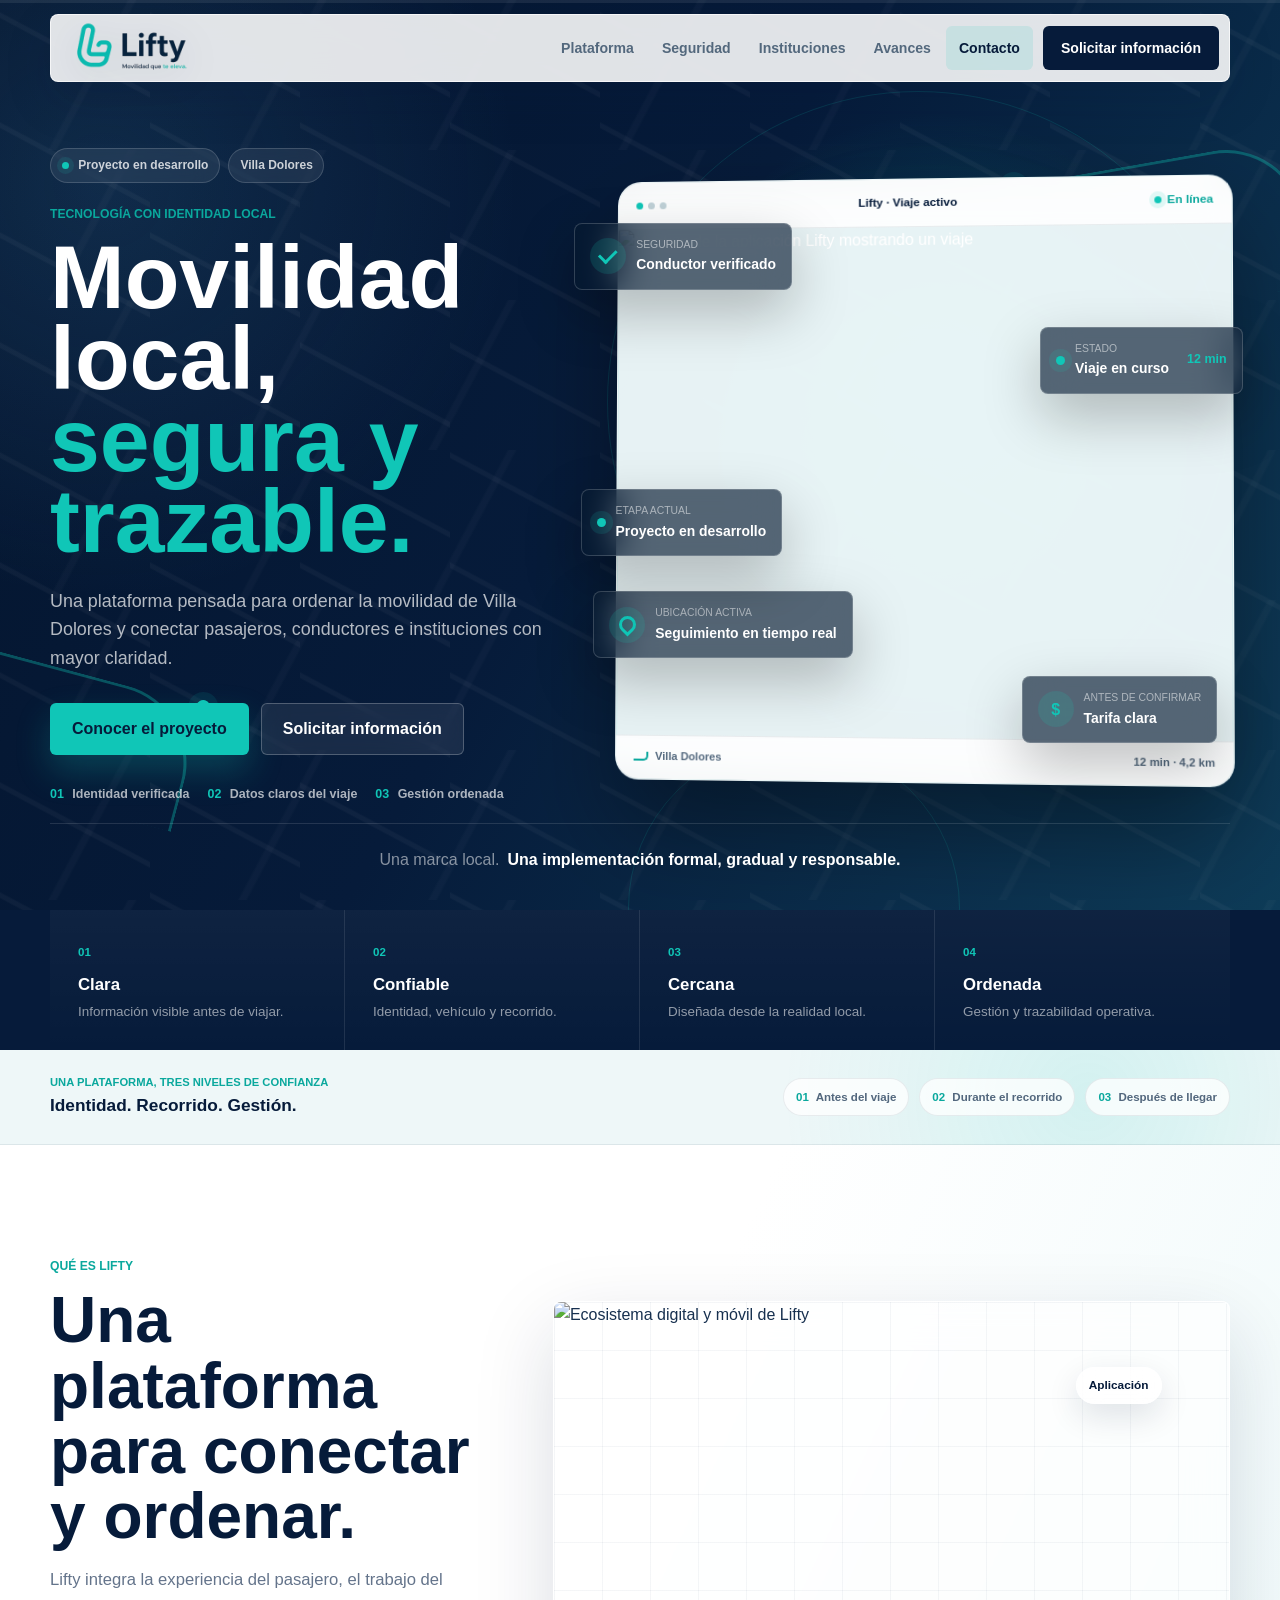
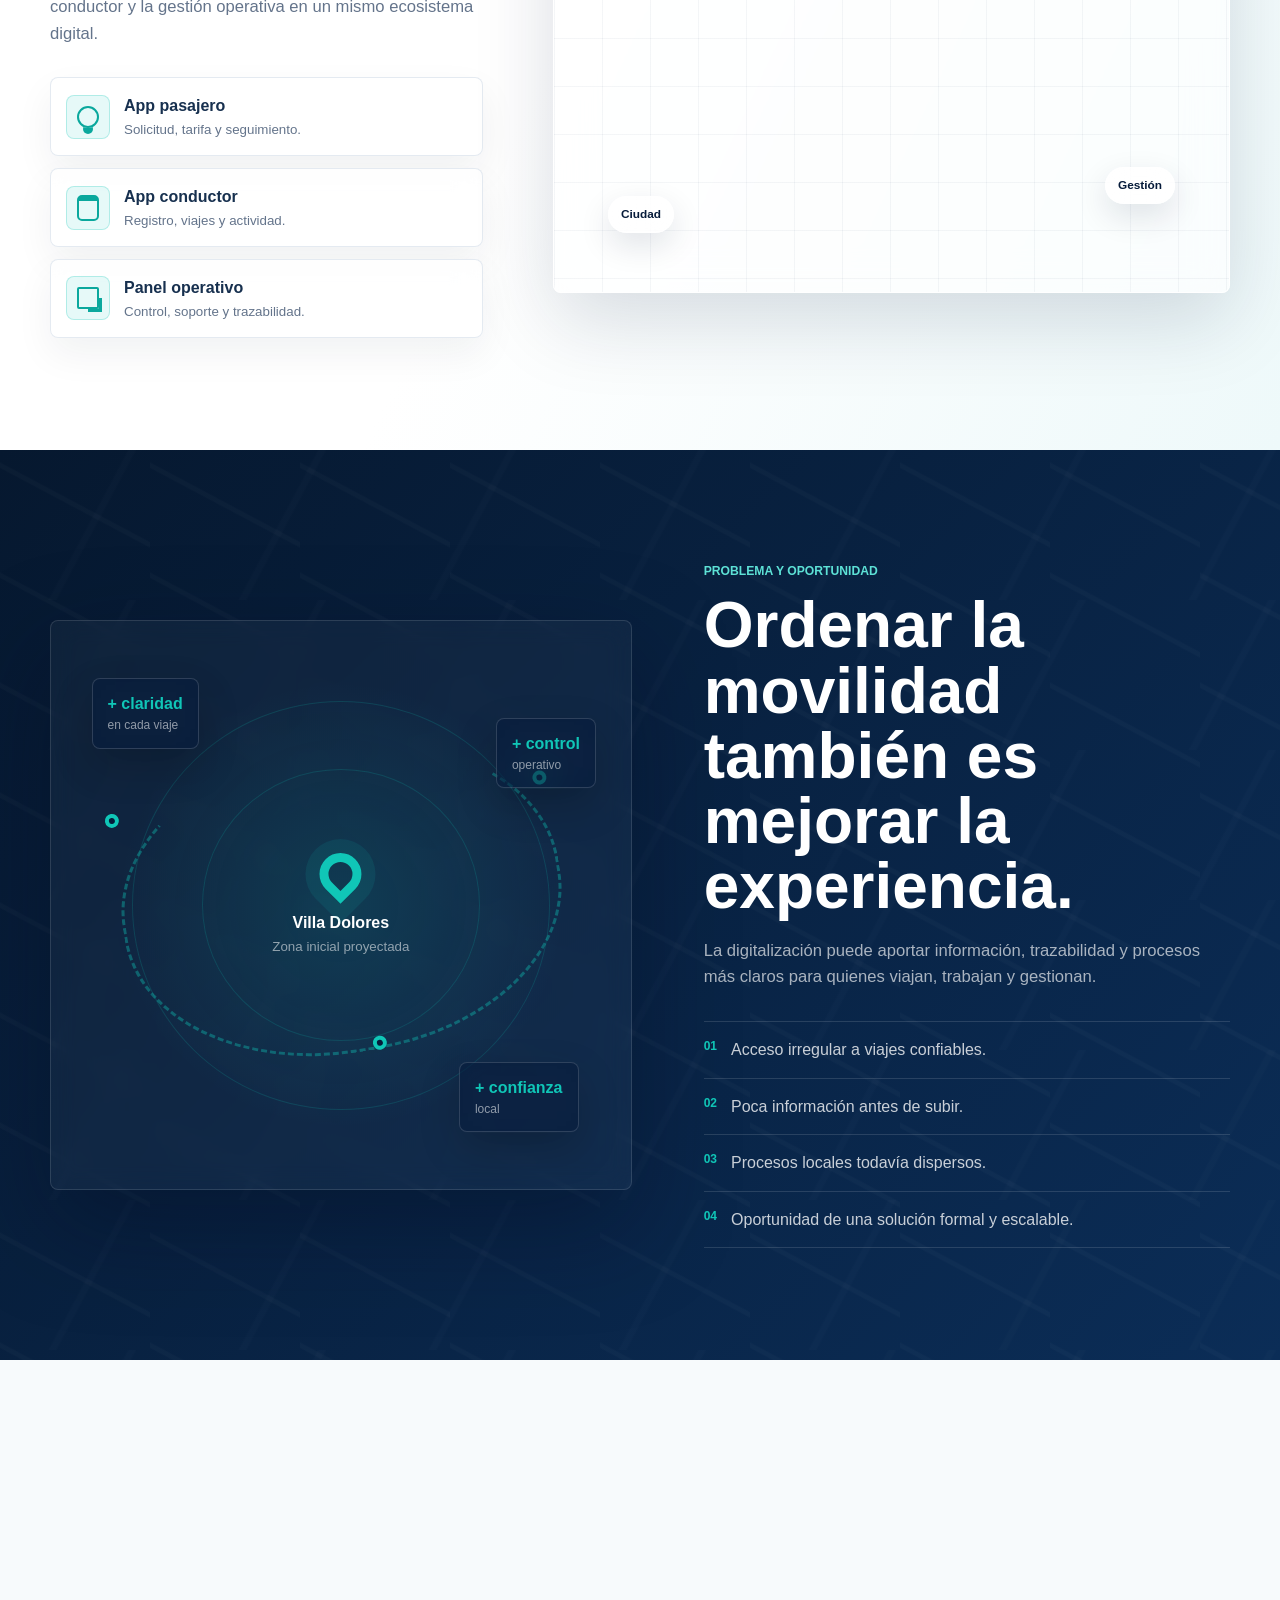
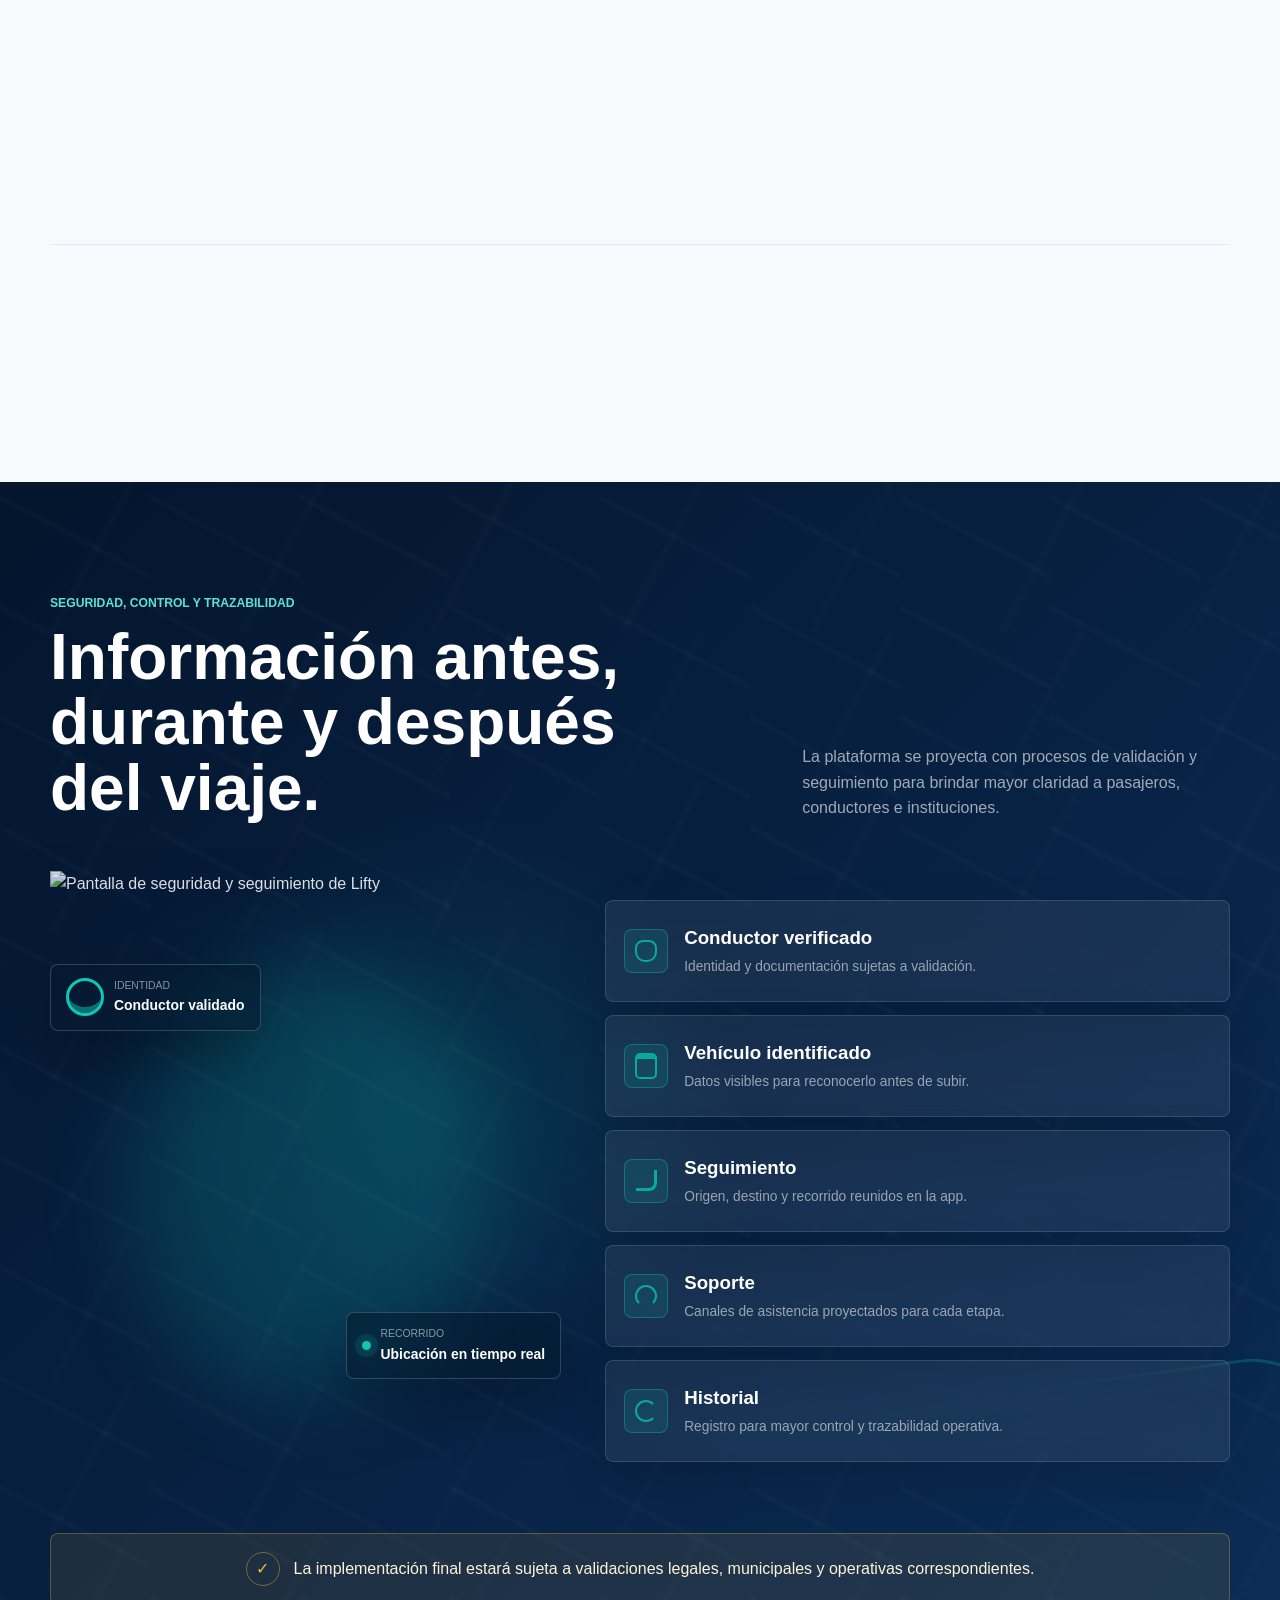
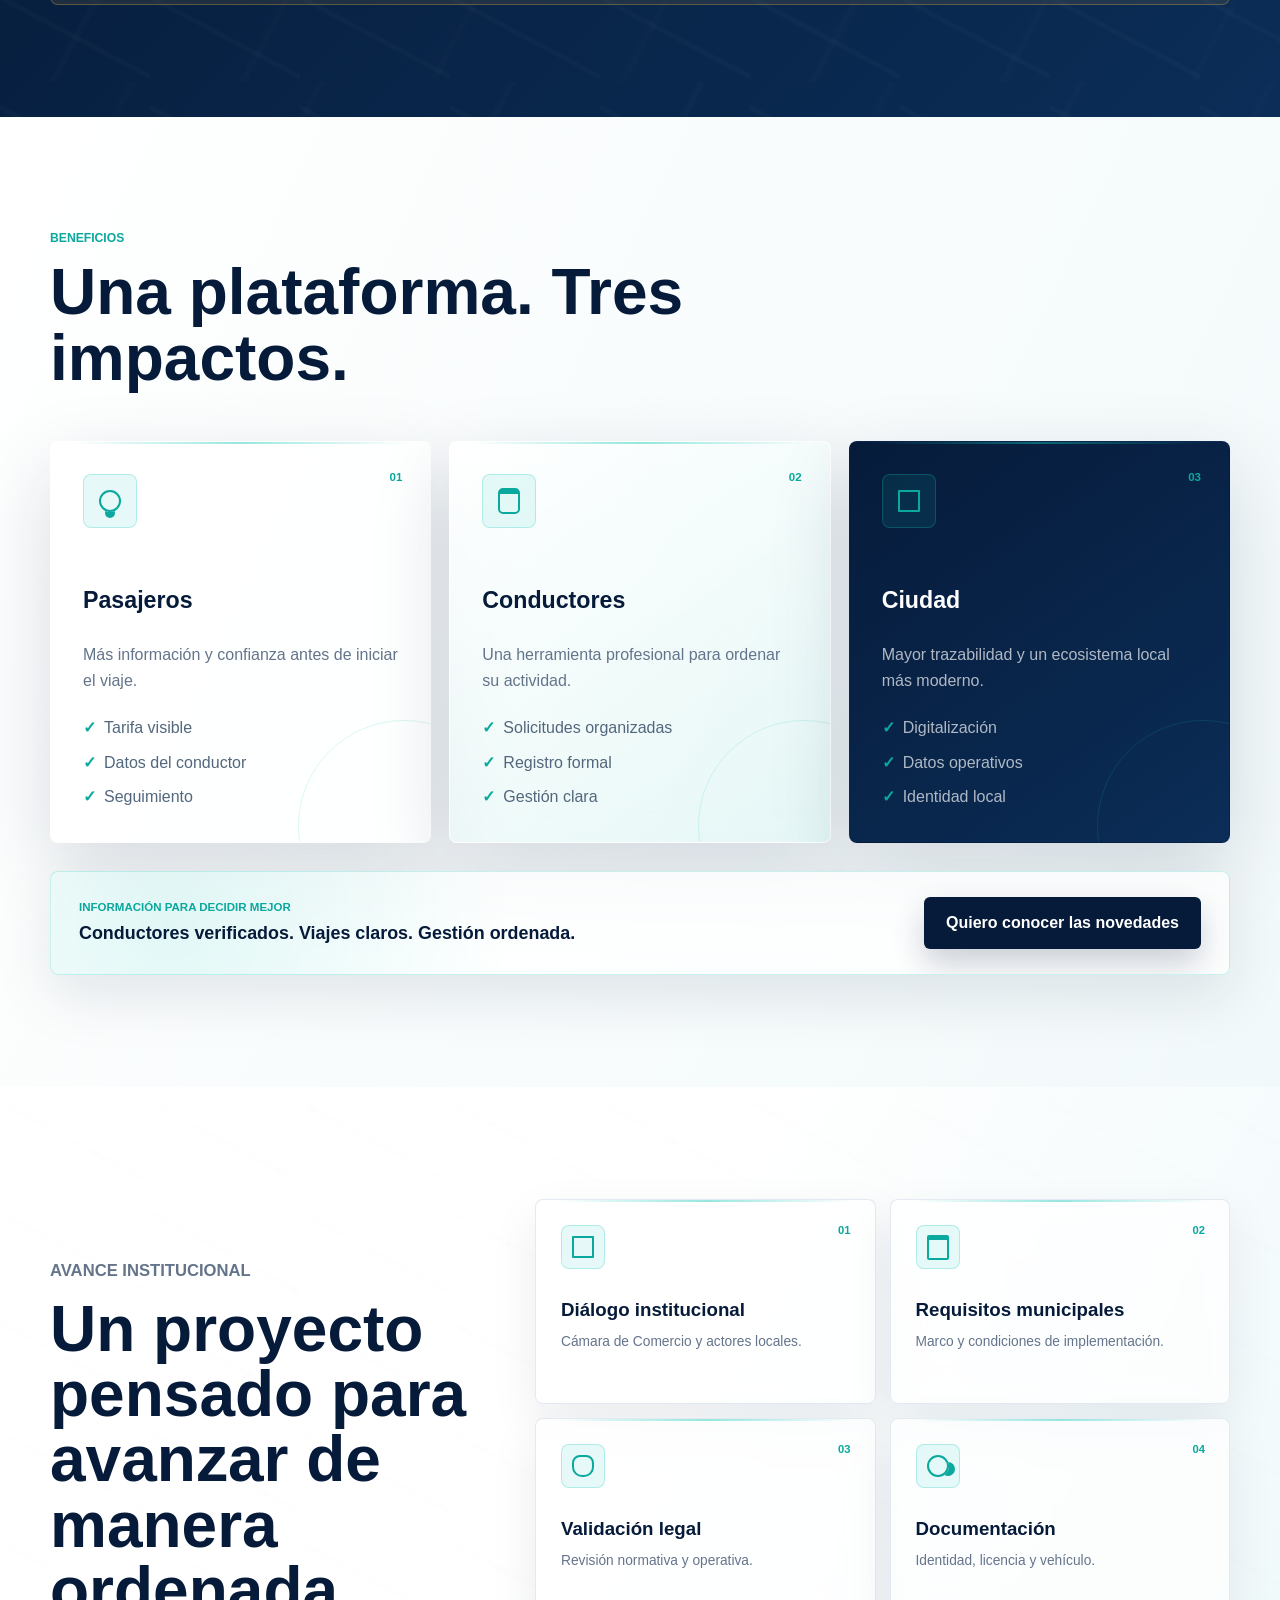
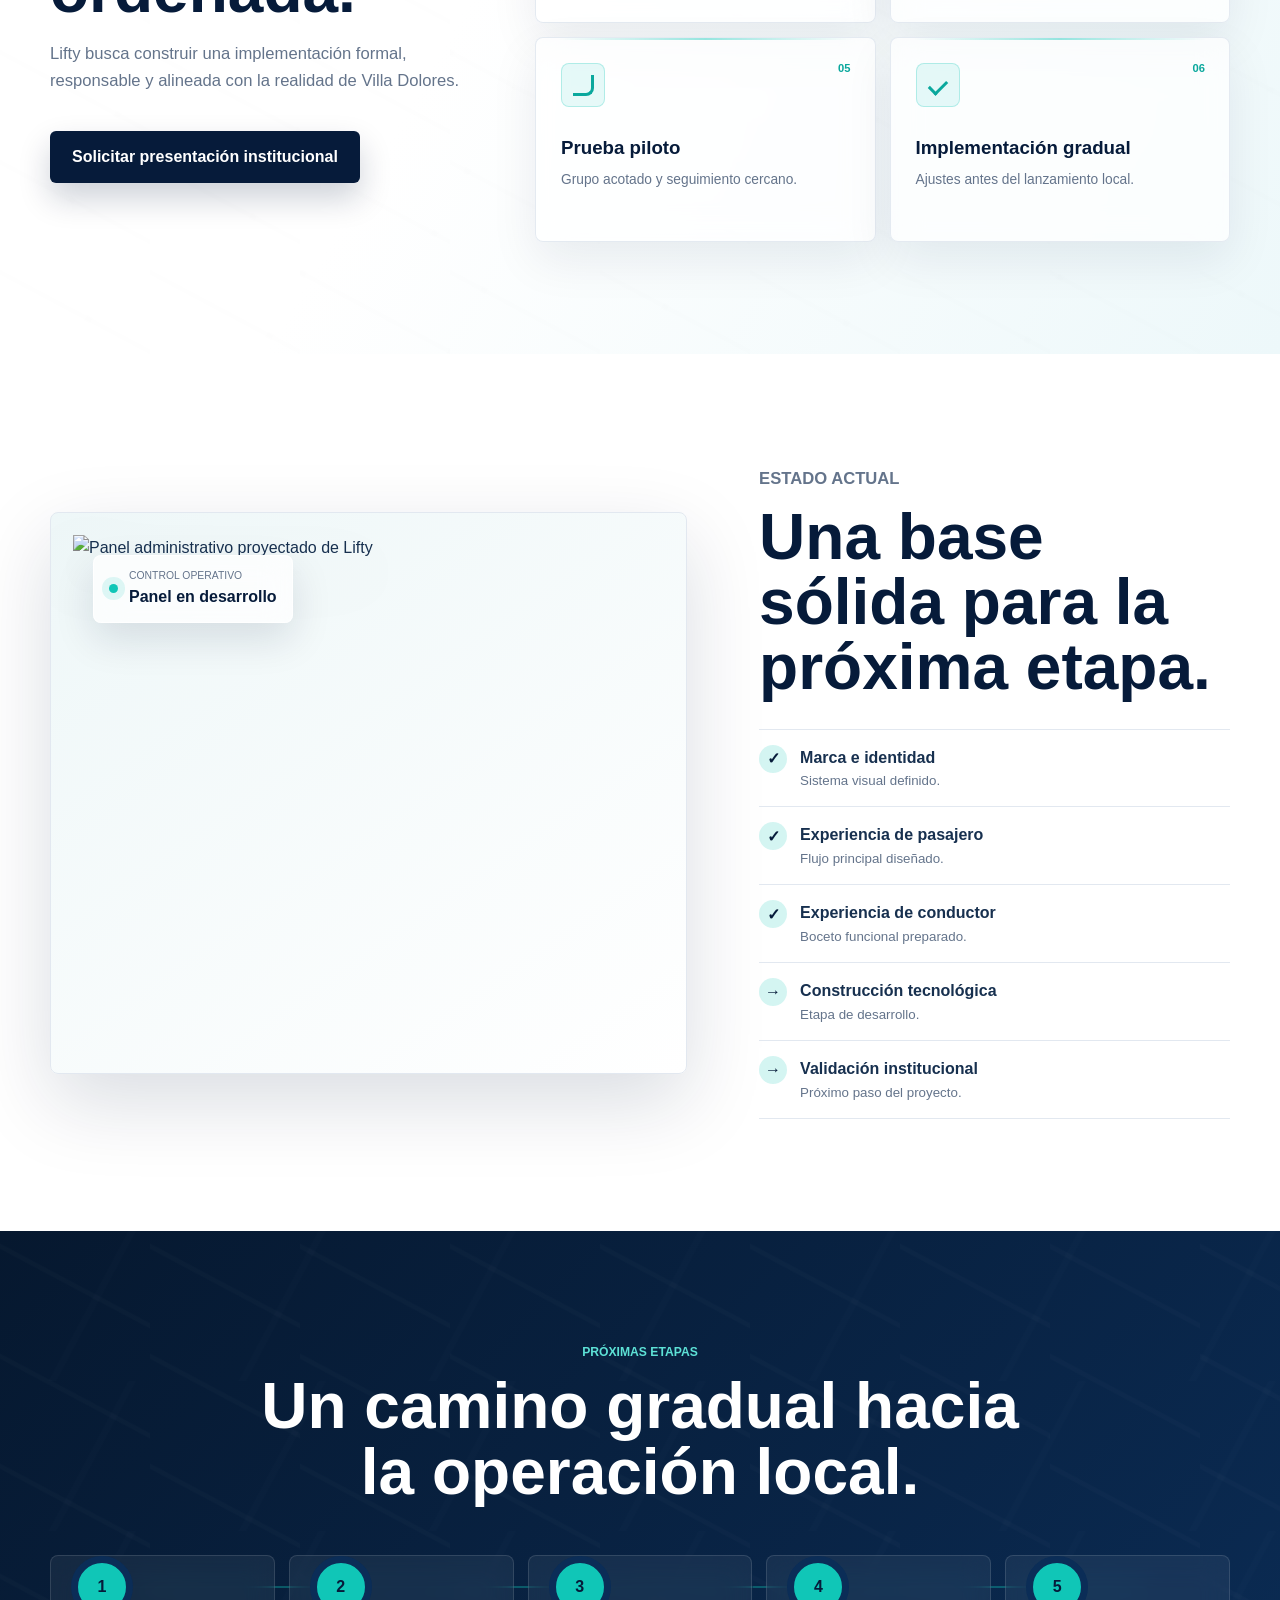
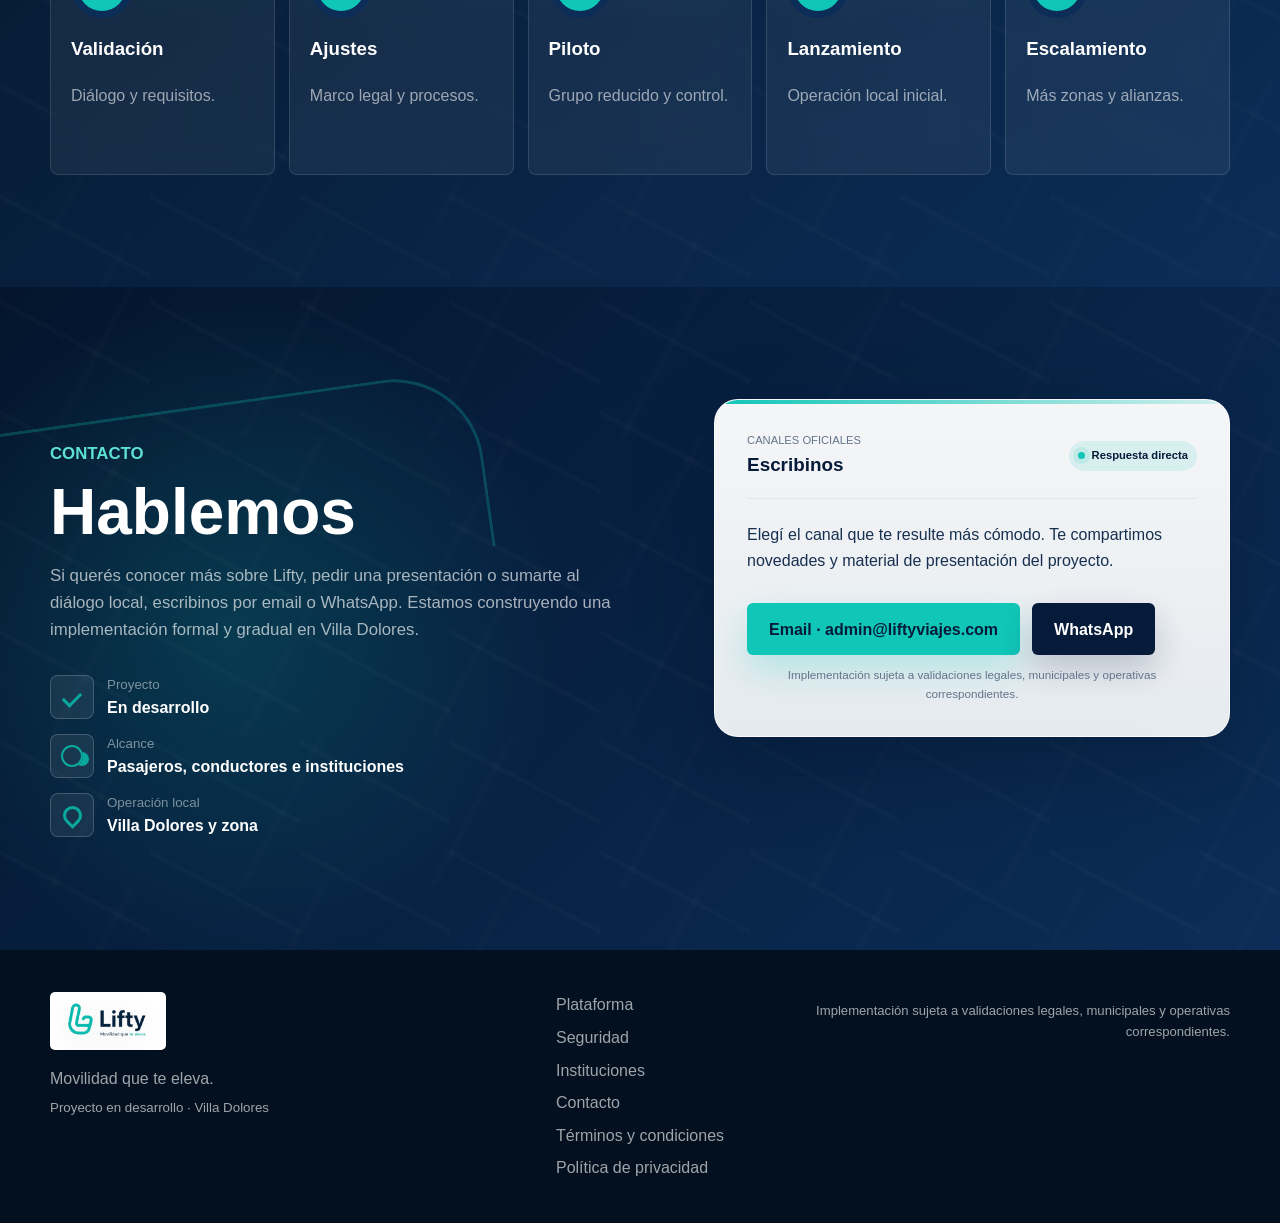
==== commit 0ac74495: "feat: public terms and privacy pages on web.liftyviajes.com" ====
--- a/outputs/index.html
+++ b/outputs/index.html
@@ -515,6 +515,8 @@
           <a href="#seguridad">Seguridad</a>
           <a href="#instituciones">Instituciones</a>
           <a href="#contacto">Contacto</a>
+          <a href="/terminos">Términos y condiciones</a>
+          <a href="/privacidad">Política de privacidad</a>
         </nav>
         <p class="footer-legal">
           Implementación sujeta a validaciones legales, municipales y operativas correspondientes.
--- a/outputs/styles.css
+++ b/outputs/styles.css
@@ -656,3 +656,169 @@
   }
   .mobile-cta.is-visible { opacity: 1; transform: translateY(0); pointer-events: auto; }
 }
+
+/* —— Legal pages (/privacidad, /terminos) —— */
+.legal-header.site-header {
+  position: sticky;
+  top: 0;
+  z-index: 50;
+  display: flex;
+  align-items: center;
+  justify-content: space-between;
+  gap: 16px;
+  padding: 14px 0;
+  border-bottom: 1px solid var(--border);
+  background: rgba(255, 255, 255, 0.96);
+  backdrop-filter: blur(10px);
+}
+.legal-header .container {
+  display: flex;
+  align-items: center;
+  justify-content: space-between;
+  gap: 16px;
+  width: min(1180px, calc(100% - 40px));
+}
+.legal-header-nav {
+  display: flex;
+  flex-wrap: wrap;
+  gap: 8px 16px;
+  color: #53687d;
+  font-size: 0.88rem;
+  font-weight: 750;
+}
+.legal-header-nav a:hover,
+.legal-header-nav a:focus-visible {
+  color: var(--navy);
+  outline: 0;
+}
+.legal-header-nav a[aria-current="page"] {
+  color: var(--navy);
+}
+
+.legal-page {
+  max-width: 48rem;
+  margin: 0 auto;
+  padding: 48px 0 72px;
+}
+.legal-meta {
+  margin: 0 0 8px;
+  color: var(--muted);
+  font-size: 0.78rem;
+  font-weight: 750;
+  letter-spacing: 0.02em;
+  text-transform: uppercase;
+}
+.legal-page h1 {
+  margin: 0 0 18px;
+  color: var(--navy);
+  font-size: clamp(1.85rem, 4vw, 2.6rem);
+  font-weight: 830;
+  line-height: 1.15;
+  letter-spacing: -0.02em;
+}
+.legal-page h2 {
+  margin: 36px 0 12px;
+  color: var(--navy);
+  font-size: 1.2rem;
+  font-weight: 800;
+  line-height: 1.3;
+  letter-spacing: 0;
+}
+.legal-page h3 {
+  margin: 22px 0 8px;
+  color: var(--navy);
+  font-size: 1.02rem;
+  font-weight: 800;
+}
+.legal-page p,
+.legal-page li {
+  color: var(--text);
+  font-size: 0.98rem;
+  line-height: 1.7;
+}
+.legal-page p { margin: 0 0 14px; }
+.legal-page ul {
+  margin: 0 0 16px;
+  padding-left: 1.25rem;
+  list-style: disc;
+}
+.legal-page li { margin-bottom: 6px; }
+.legal-page a {
+  color: var(--teal-dark);
+  text-decoration: underline;
+  text-underline-offset: 2px;
+  font-weight: 650;
+}
+.legal-page a:hover { color: var(--navy); }
+
+.legal-notice {
+  margin: 0 0 28px;
+  padding: 16px 18px;
+  border: 1px solid rgba(246, 183, 60, 0.45);
+  border-left: 4px solid var(--amber);
+  border-radius: var(--radius);
+  background: rgba(246, 183, 60, 0.1);
+  color: var(--text);
+  font-size: 0.92rem;
+  line-height: 1.65;
+}
+.legal-notice strong { color: var(--navy); }
+
+.legal-toc {
+  margin: 0 0 32px;
+  padding: 18px 20px;
+  border: 1px solid var(--border);
+  border-radius: var(--radius);
+  background: var(--soft);
+}
+.legal-toc strong {
+  display: block;
+  margin-bottom: 10px;
+  color: var(--navy);
+  font-size: 0.88rem;
+  font-weight: 800;
+}
+.legal-toc ol {
+  margin: 0;
+  padding-left: 1.2rem;
+  columns: 1;
+  gap: 24px;
+}
+@media (min-width: 640px) {
+  .legal-toc ol { columns: 2; }
+}
+.legal-toc li {
+  margin-bottom: 6px;
+  break-inside: avoid;
+  font-size: 0.88rem;
+  list-style: decimal;
+}
+.legal-toc a {
+  color: var(--text);
+  text-decoration: none;
+  font-weight: 650;
+}
+.legal-toc a:hover { color: var(--teal-dark); text-decoration: underline; }
+
+.legal-cross {
+  margin-top: 40px;
+  padding-top: 24px;
+  border-top: 1px solid var(--border);
+  display: flex;
+  flex-wrap: wrap;
+  gap: 12px 20px;
+  font-size: 0.92rem;
+  font-weight: 750;
+}
+.legal-cross a { color: var(--navy); text-decoration: none; }
+.legal-cross a:hover { color: var(--teal-dark); text-decoration: underline; }
+
+.legal-page .site-footer { margin-top: 0; }
+.legal-page-wrap .site-footer .footer-layout {
+  grid-template-columns: 1fr auto 1fr;
+}
+@media (max-width: 760px) {
+  .legal-page { padding: 32px 0 56px; }
+  .legal-header .container { flex-wrap: wrap; }
+  .legal-page-wrap .site-footer .footer-layout { grid-template-columns: 1fr; }
+}
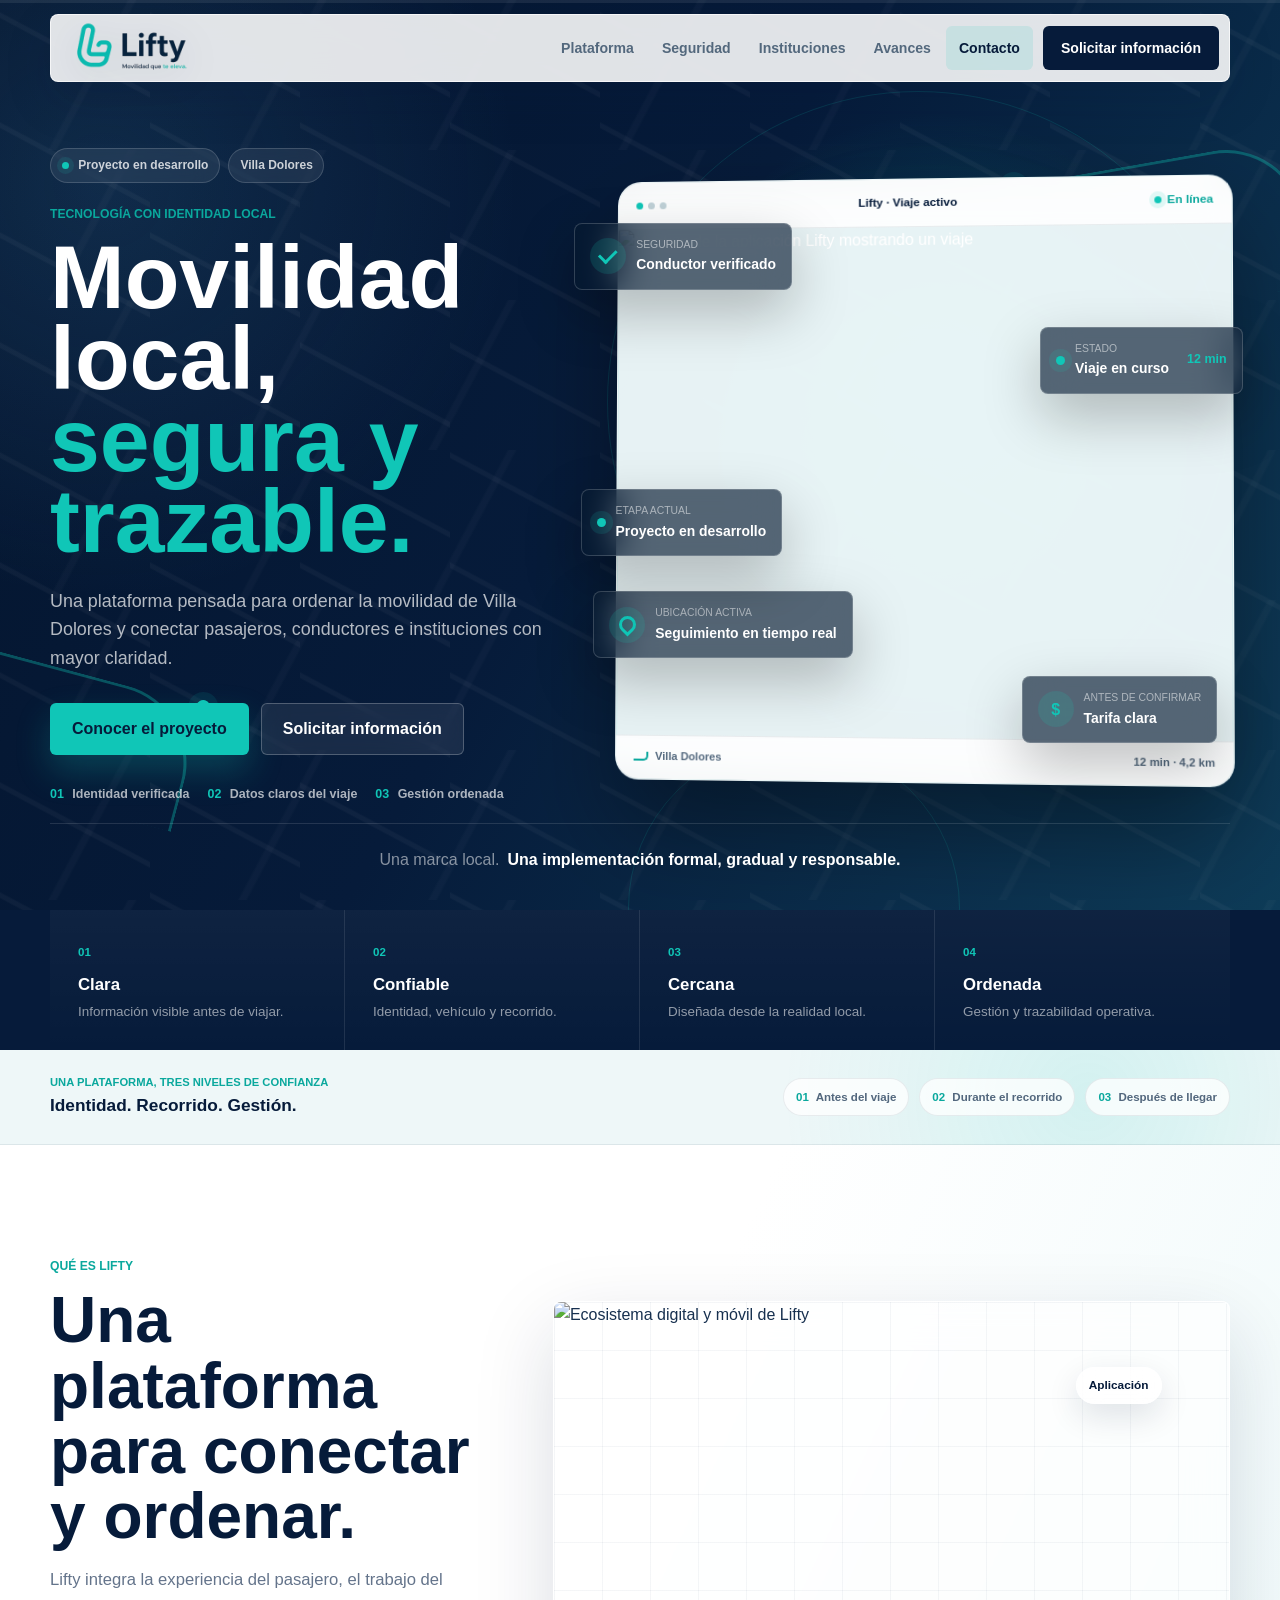
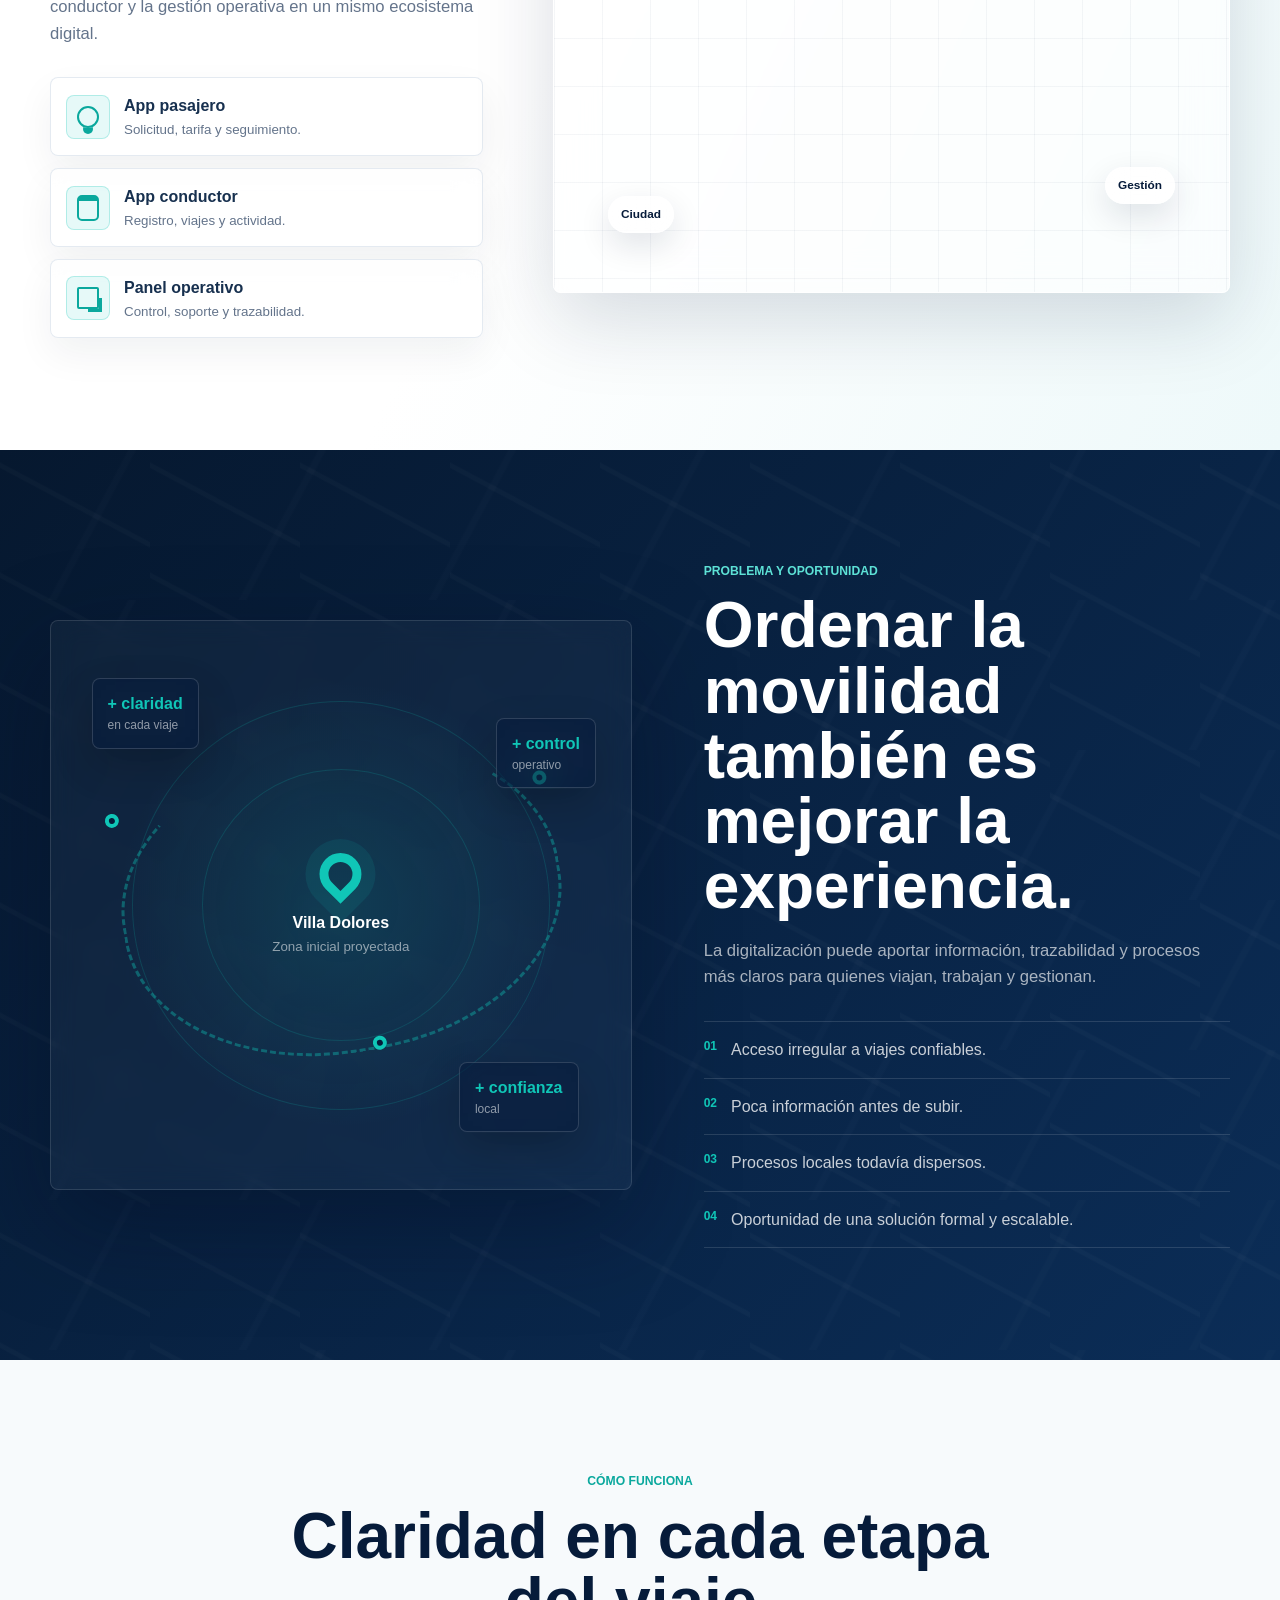
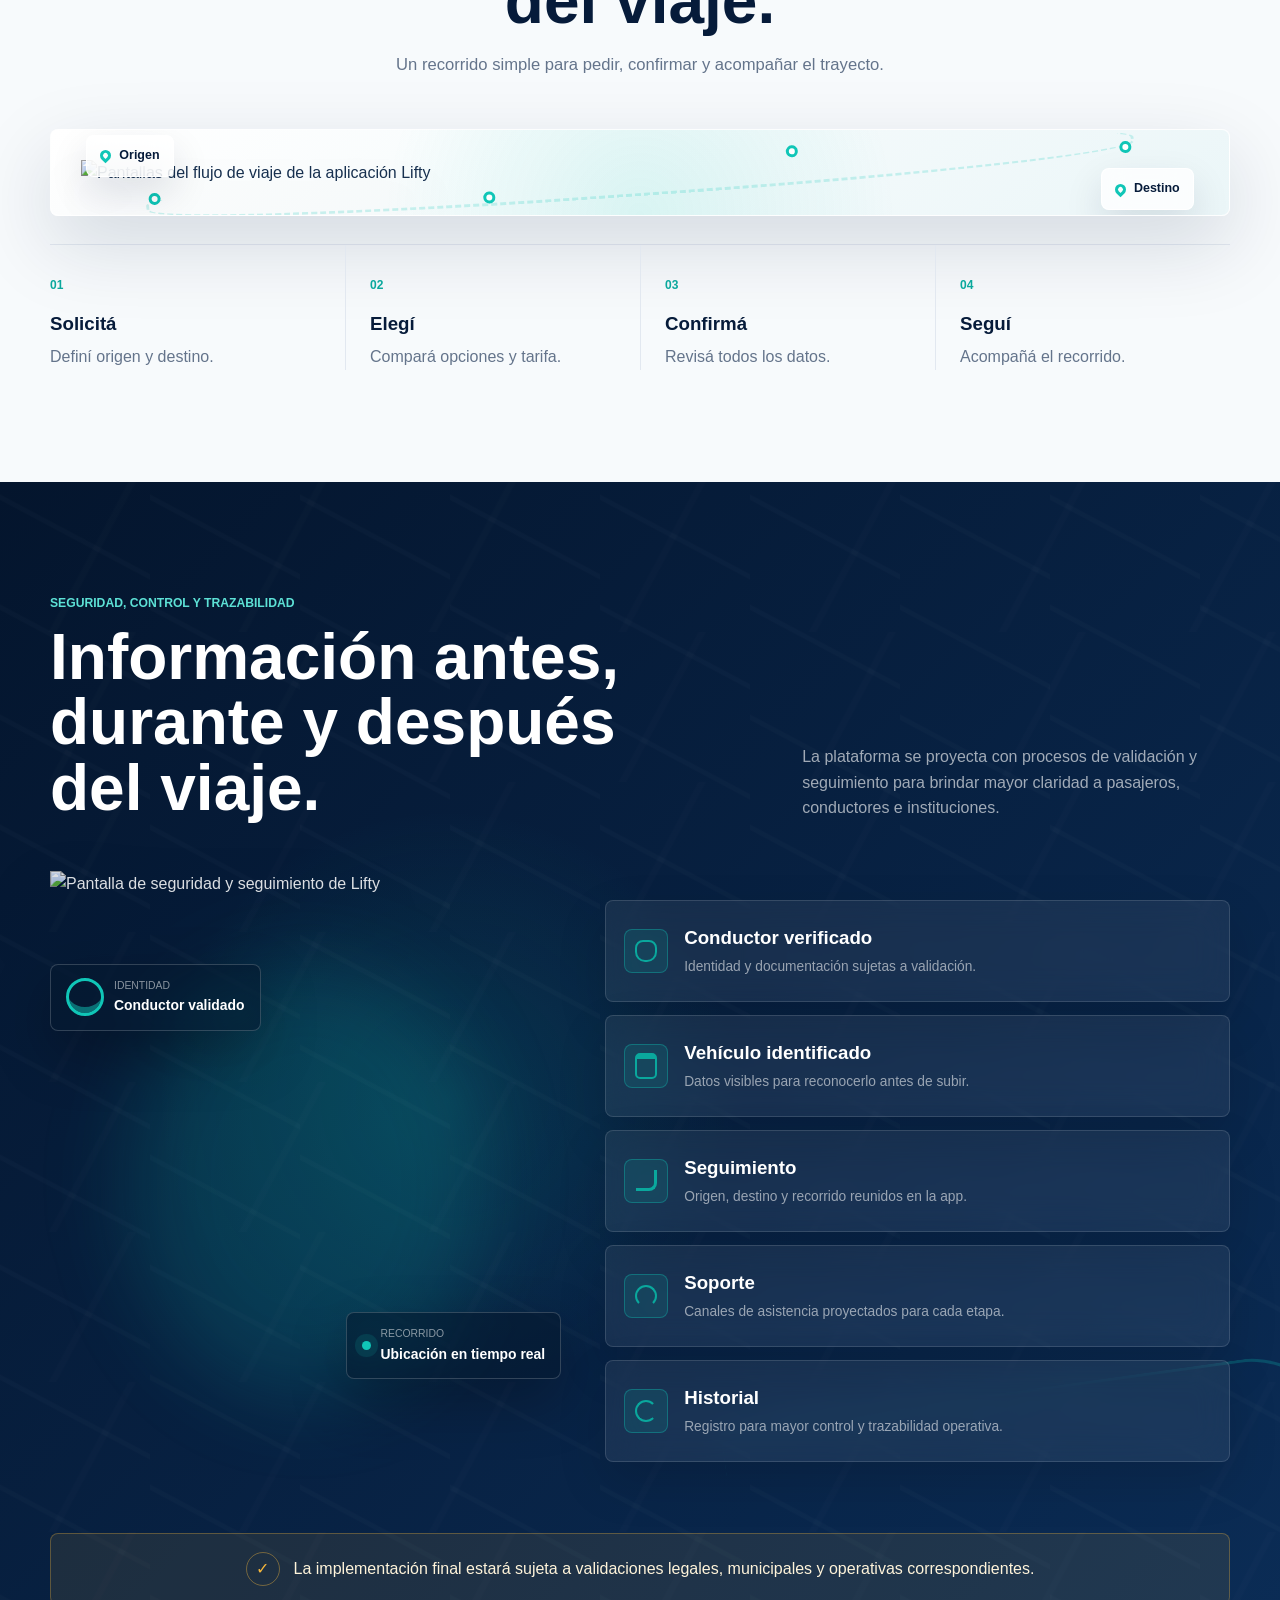
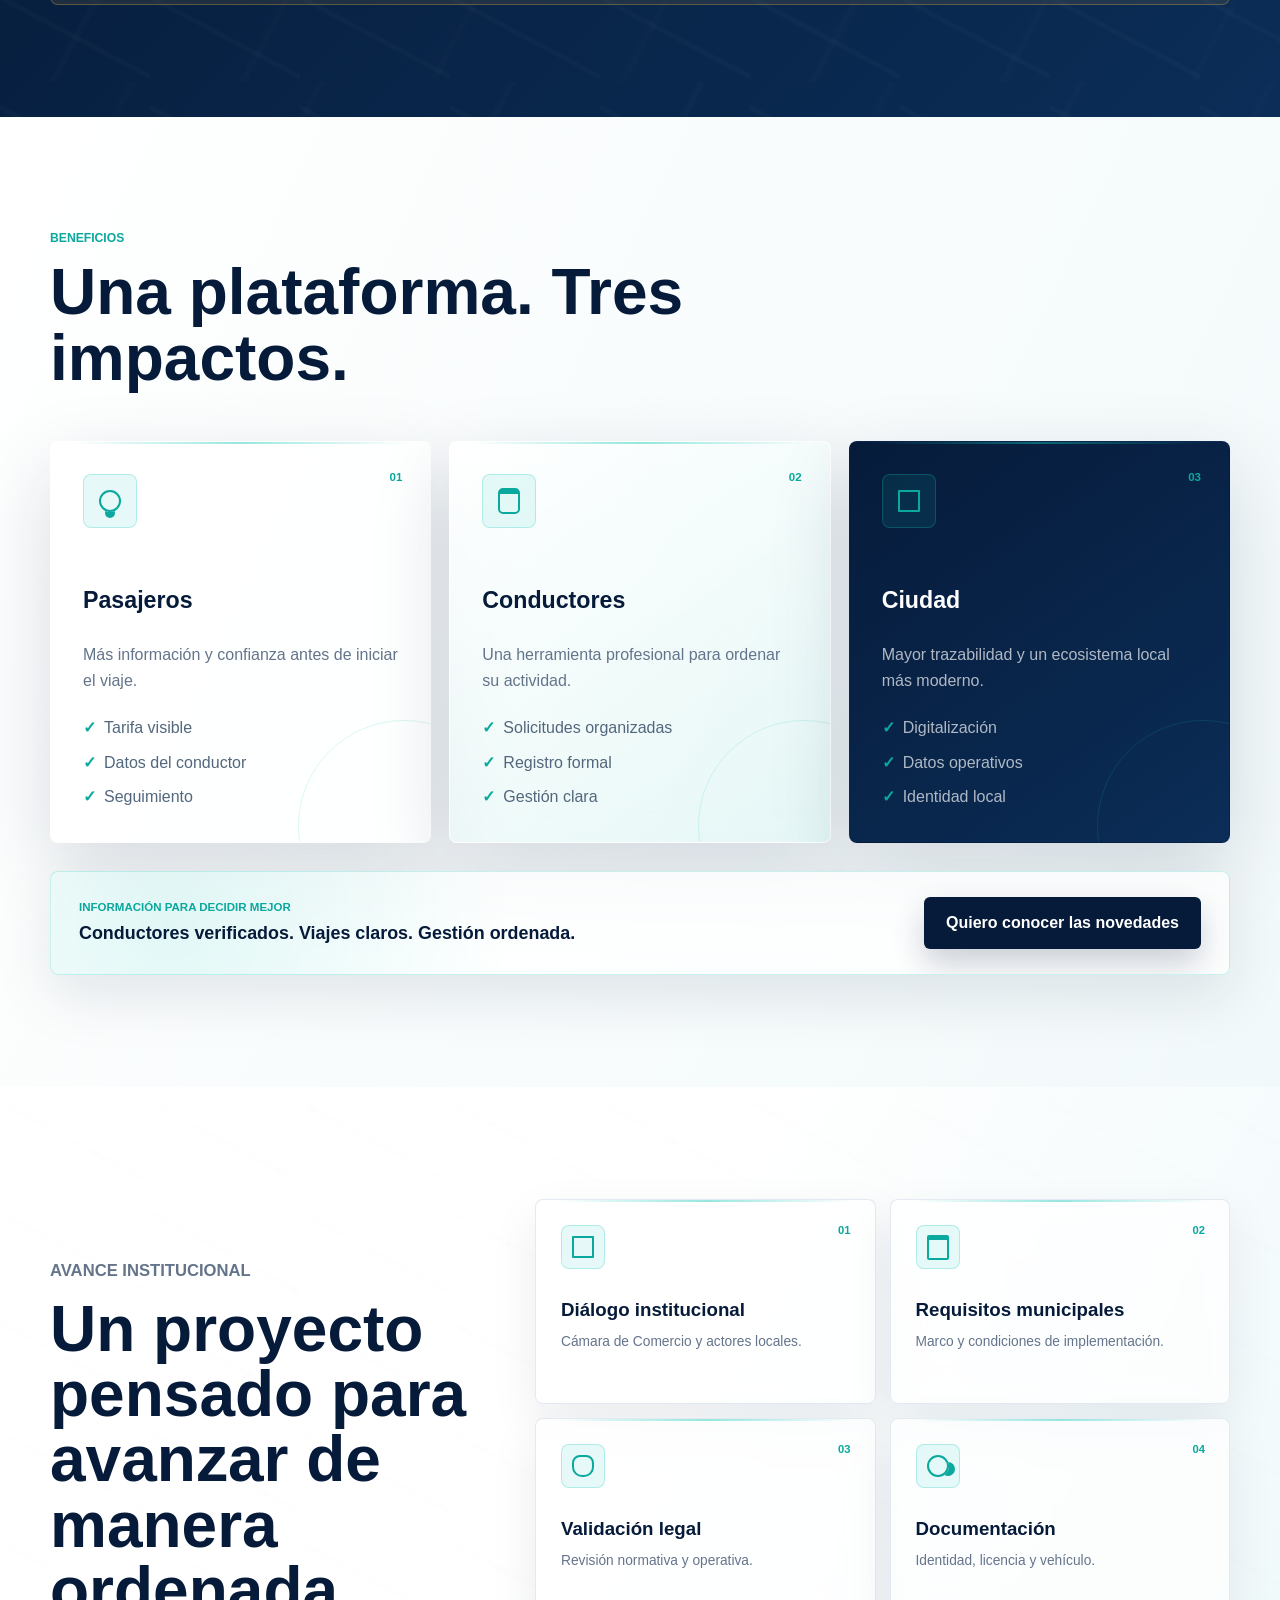
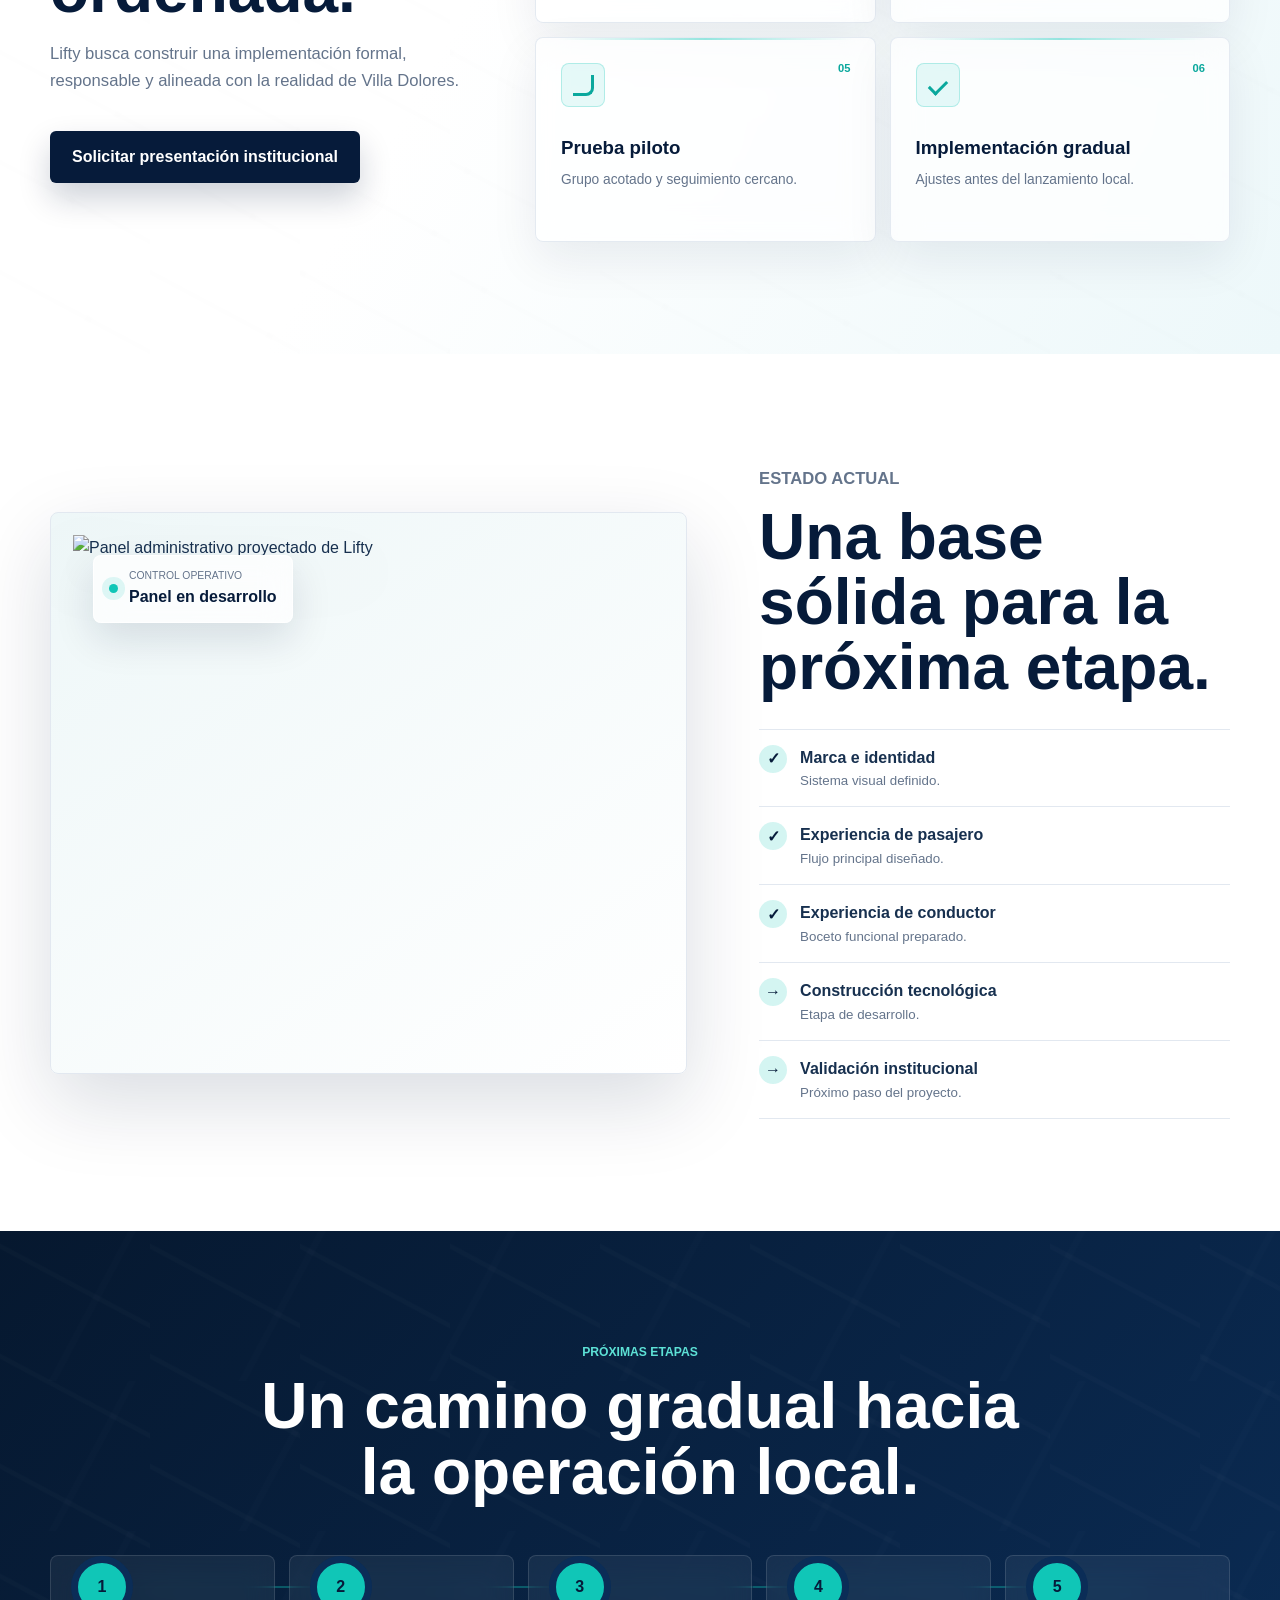
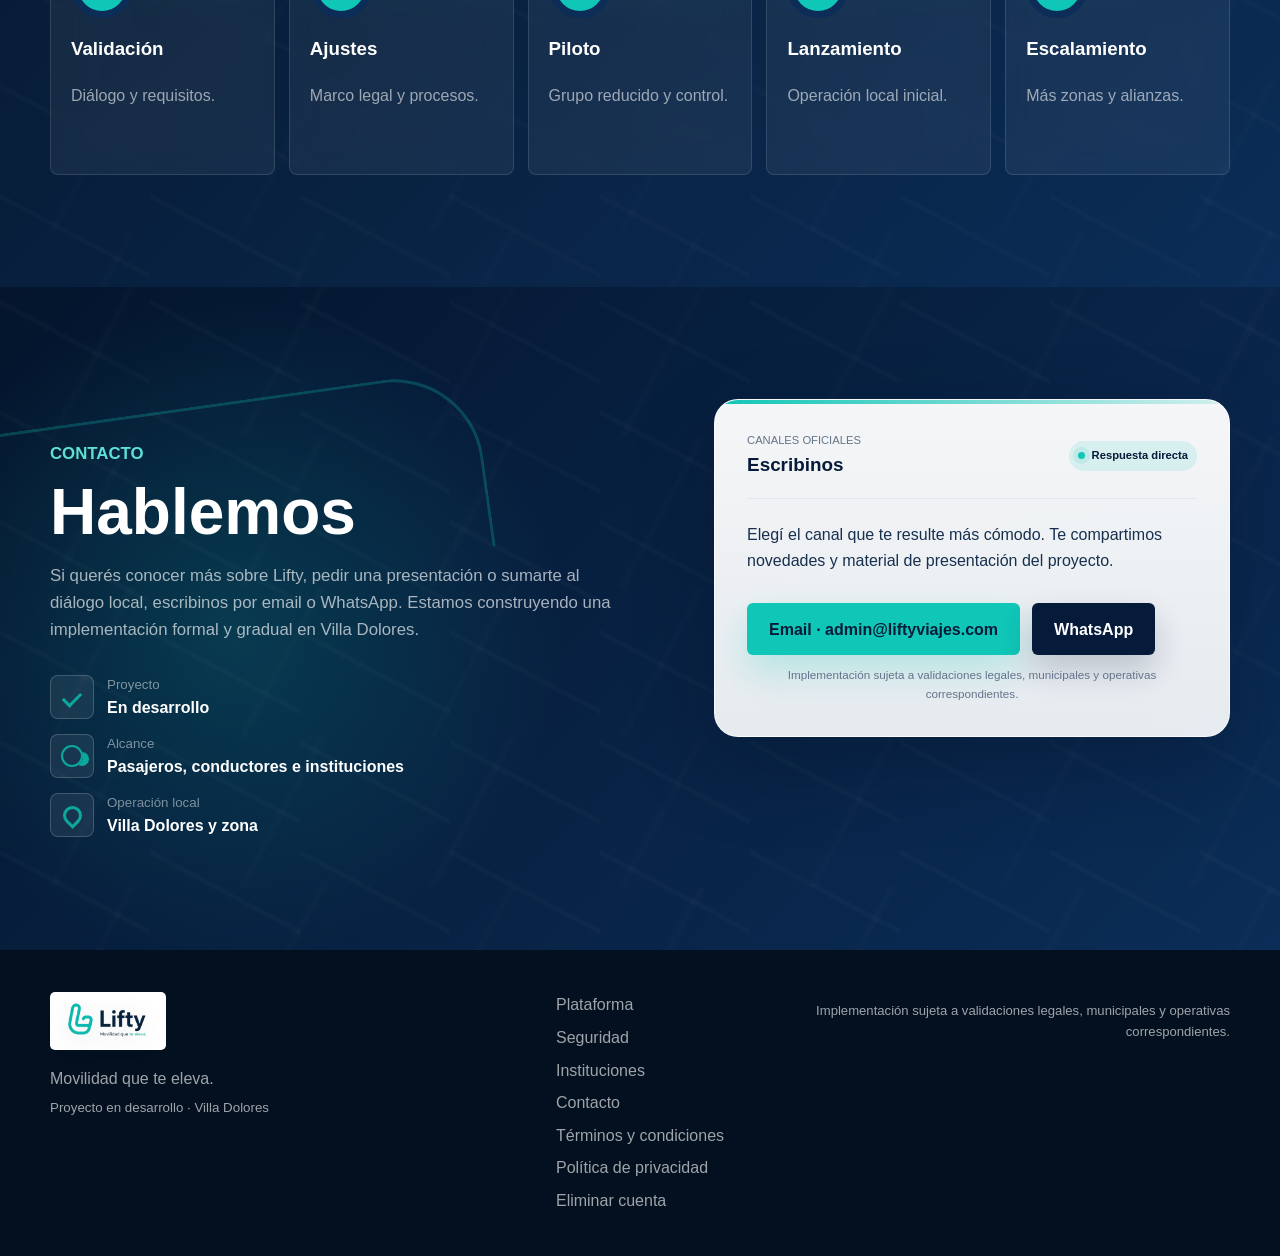
==== commit 2f0c4a6b: "feat: complete privacy policy for Google Play User Data Expand privacy disclosure (device IDs, App S" ====
--- a/outputs/index.html
+++ b/outputs/index.html
@@ -517,6 +517,7 @@
           <a href="#contacto">Contacto</a>
           <a href="/terminos">Términos y condiciones</a>
           <a href="/privacidad">Política de privacidad</a>
+          <a href="/eliminar-cuenta">Eliminar cuenta</a>
         </nav>
         <p class="footer-legal">
           Implementación sujeta a validaciones legales, municipales y operativas correspondientes.
--- a/outputs/styles.css
+++ b/outputs/styles.css
@@ -813,6 +813,95 @@
 .legal-cross a { color: var(--navy); text-decoration: none; }
 .legal-cross a:hover { color: var(--teal-dark); text-decoration: underline; }
 
+.legal-page code {
+  font-size: 0.88em;
+  padding: 0.1em 0.35em;
+  border-radius: 4px;
+  background: var(--soft);
+  border: 1px solid var(--border);
+}
+
+.delete-account-form {
+  margin: 0 0 28px;
+  padding: 22px 20px;
+  border: 1px solid var(--border);
+  border-radius: var(--radius);
+  background: var(--soft);
+  display: grid;
+  gap: 16px;
+  max-width: 560px;
+}
+.delete-field {
+  display: grid;
+  gap: 6px;
+}
+.delete-field label {
+  color: var(--navy);
+  font-size: 0.88rem;
+  font-weight: 750;
+}
+.delete-field input[type="text"],
+.delete-field input[type="email"],
+.delete-field input[type="tel"],
+.delete-field select,
+.delete-field textarea {
+  width: 100%;
+  min-height: 46px;
+  padding: 10px 12px;
+  border: 1px solid var(--border);
+  border-radius: 6px;
+  background: #fff;
+  color: var(--text);
+}
+.delete-field textarea {
+  min-height: 110px;
+  resize: vertical;
+}
+.delete-field input:focus,
+.delete-field select:focus,
+.delete-field textarea:focus {
+  outline: 2px solid rgba(16, 198, 183, 0.45);
+  outline-offset: 1px;
+  border-color: var(--teal-dark);
+}
+.delete-check label {
+  display: flex;
+  gap: 10px;
+  align-items: flex-start;
+  font-weight: 600;
+  line-height: 1.5;
+  color: var(--text);
+}
+.delete-check input[type="checkbox"] {
+  margin-top: 4px;
+  width: 18px;
+  height: 18px;
+  flex-shrink: 0;
+}
+.delete-account-form .button {
+  justify-self: start;
+  margin-top: 4px;
+}
+.delete-form-note {
+  margin: 0 0 10px;
+  font-size: 0.9rem;
+  color: var(--text);
+}
+.delete-mail-preview {
+  margin: 0 0 28px;
+  padding: 14px 16px;
+  border: 1px dashed var(--border);
+  border-radius: var(--radius);
+  background: #fff;
+  color: var(--text);
+  font-size: 0.82rem;
+  line-height: 1.5;
+  white-space: pre-wrap;
+  word-break: break-word;
+  max-width: 560px;
+  overflow-x: auto;
+}
+
 .legal-page .site-footer { margin-top: 0; }
 .legal-page-wrap .site-footer .footer-layout {
   grid-template-columns: 1fr auto 1fr;
@@ -821,4 +910,5 @@
   .legal-page { padding: 32px 0 56px; }
   .legal-header .container { flex-wrap: wrap; }
   .legal-page-wrap .site-footer .footer-layout { grid-template-columns: 1fr; }
-}
+  .legal-header-nav { gap: 10px 14px; flex-wrap: wrap; }
+}
